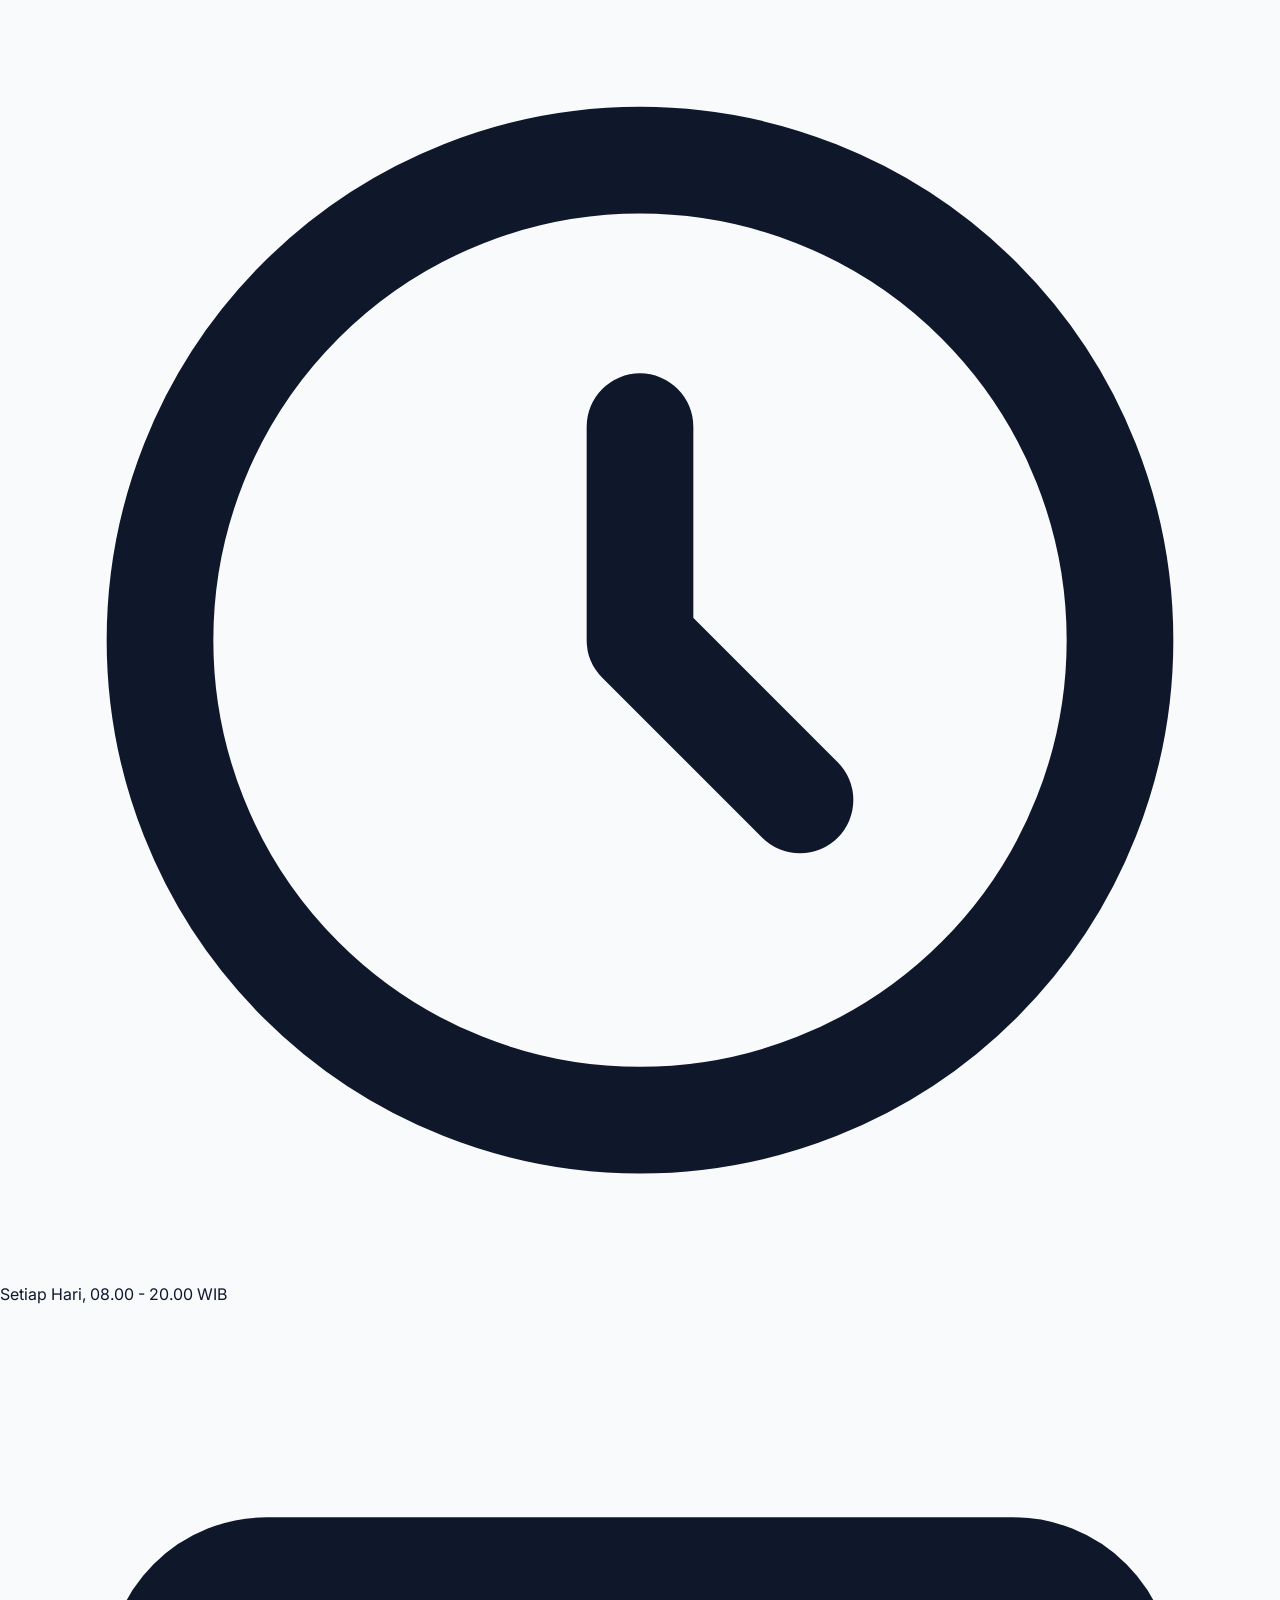
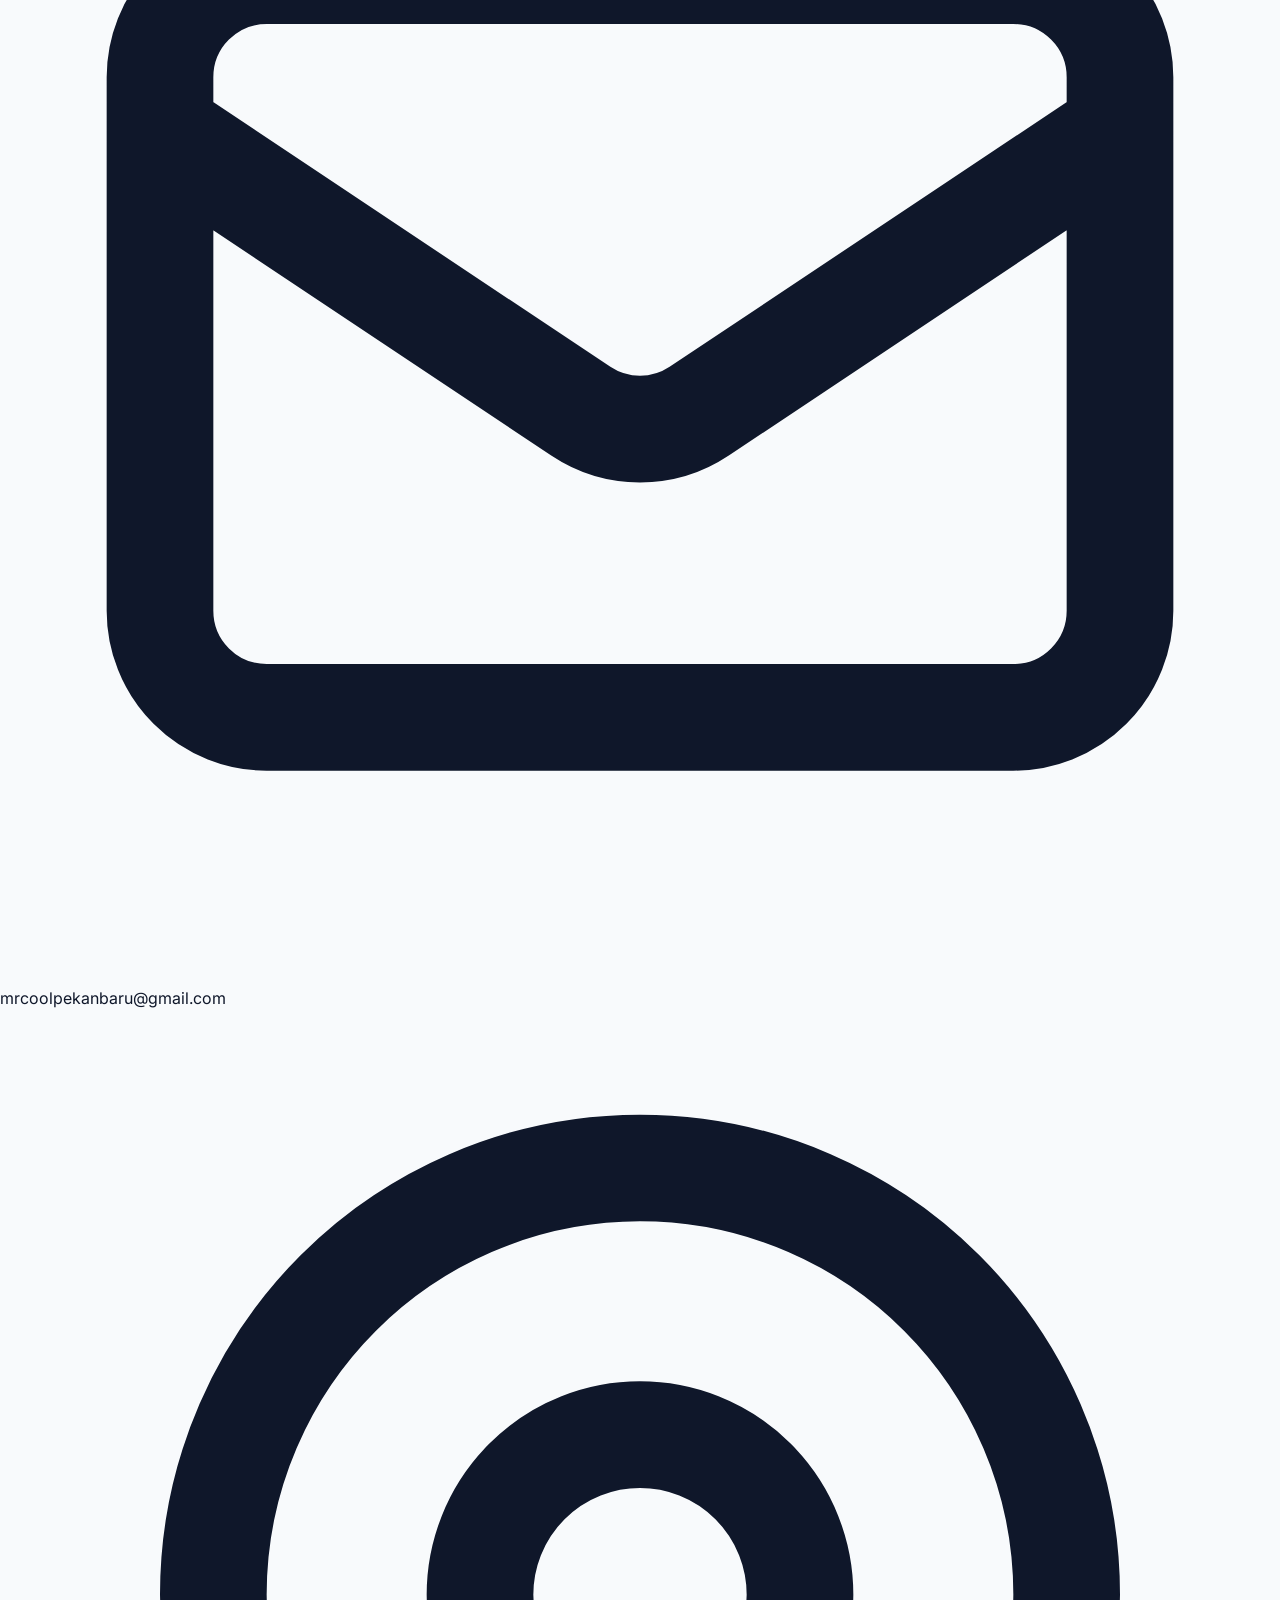
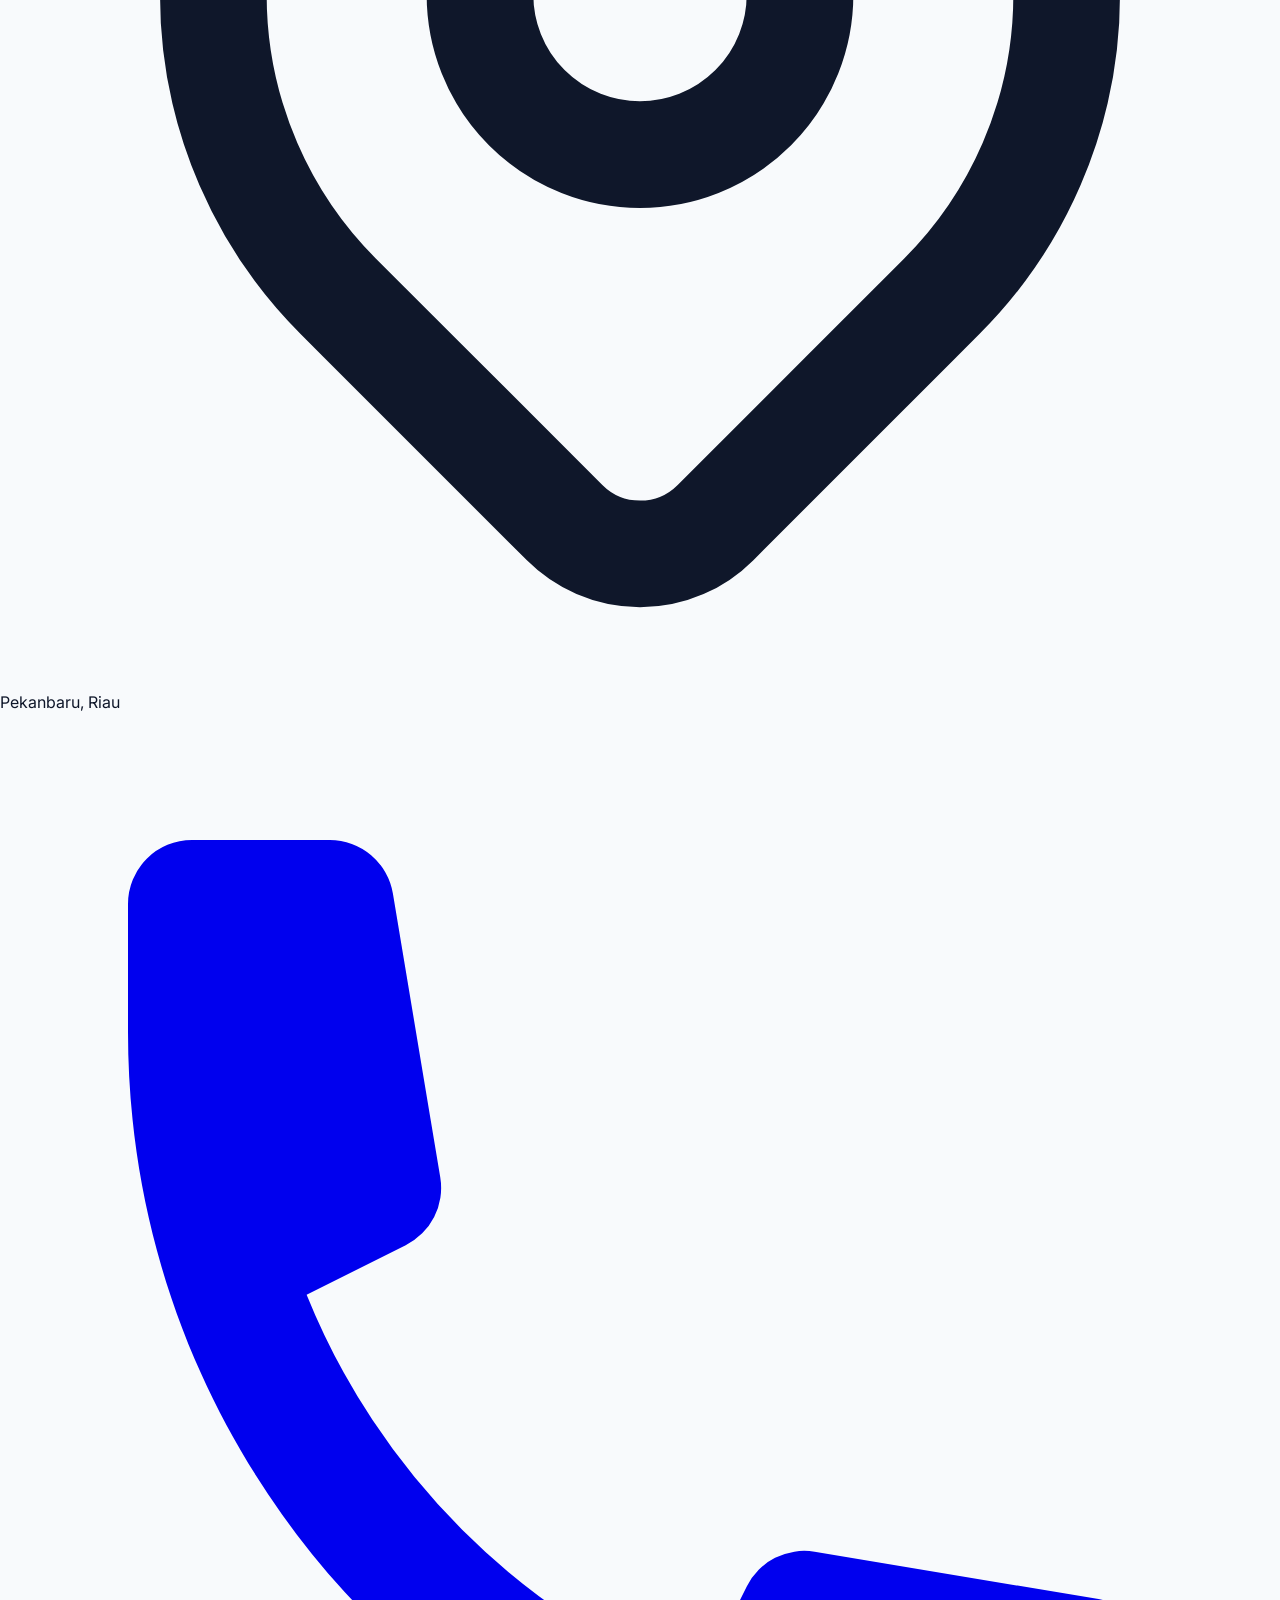
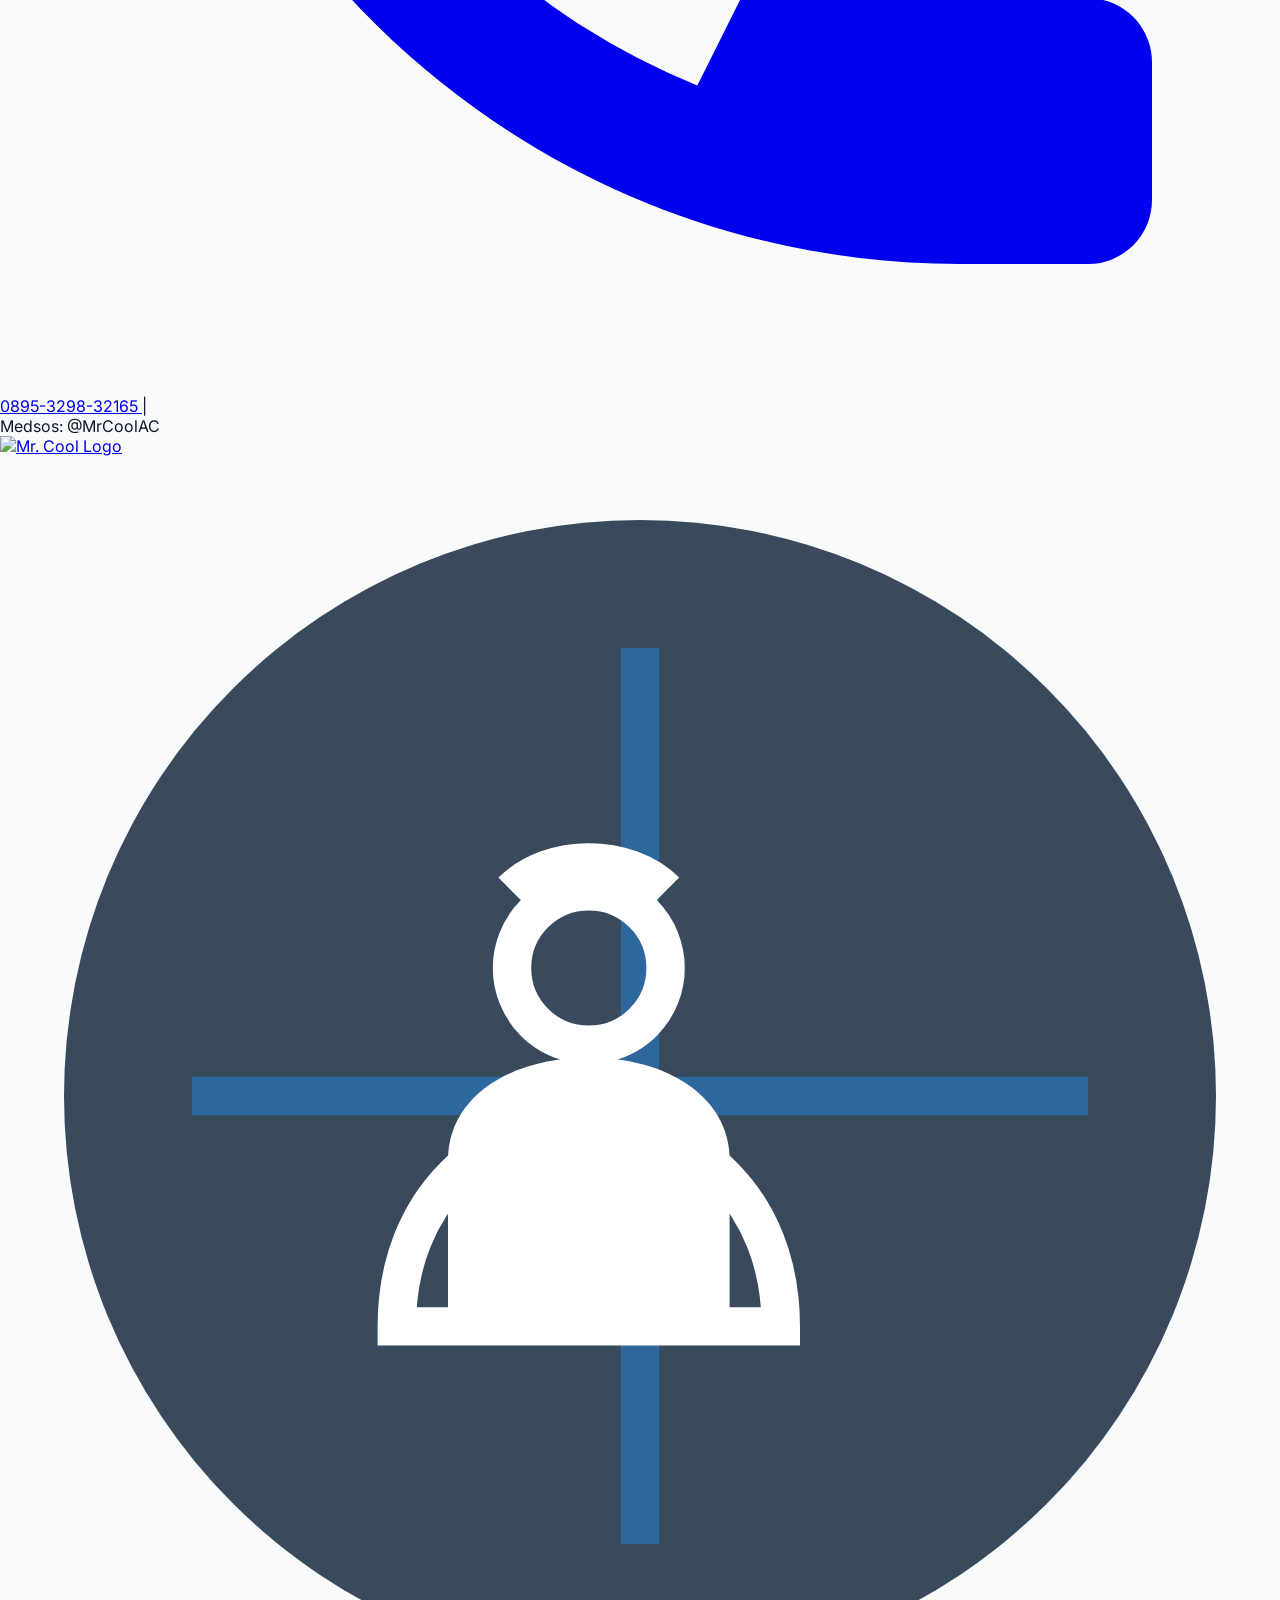
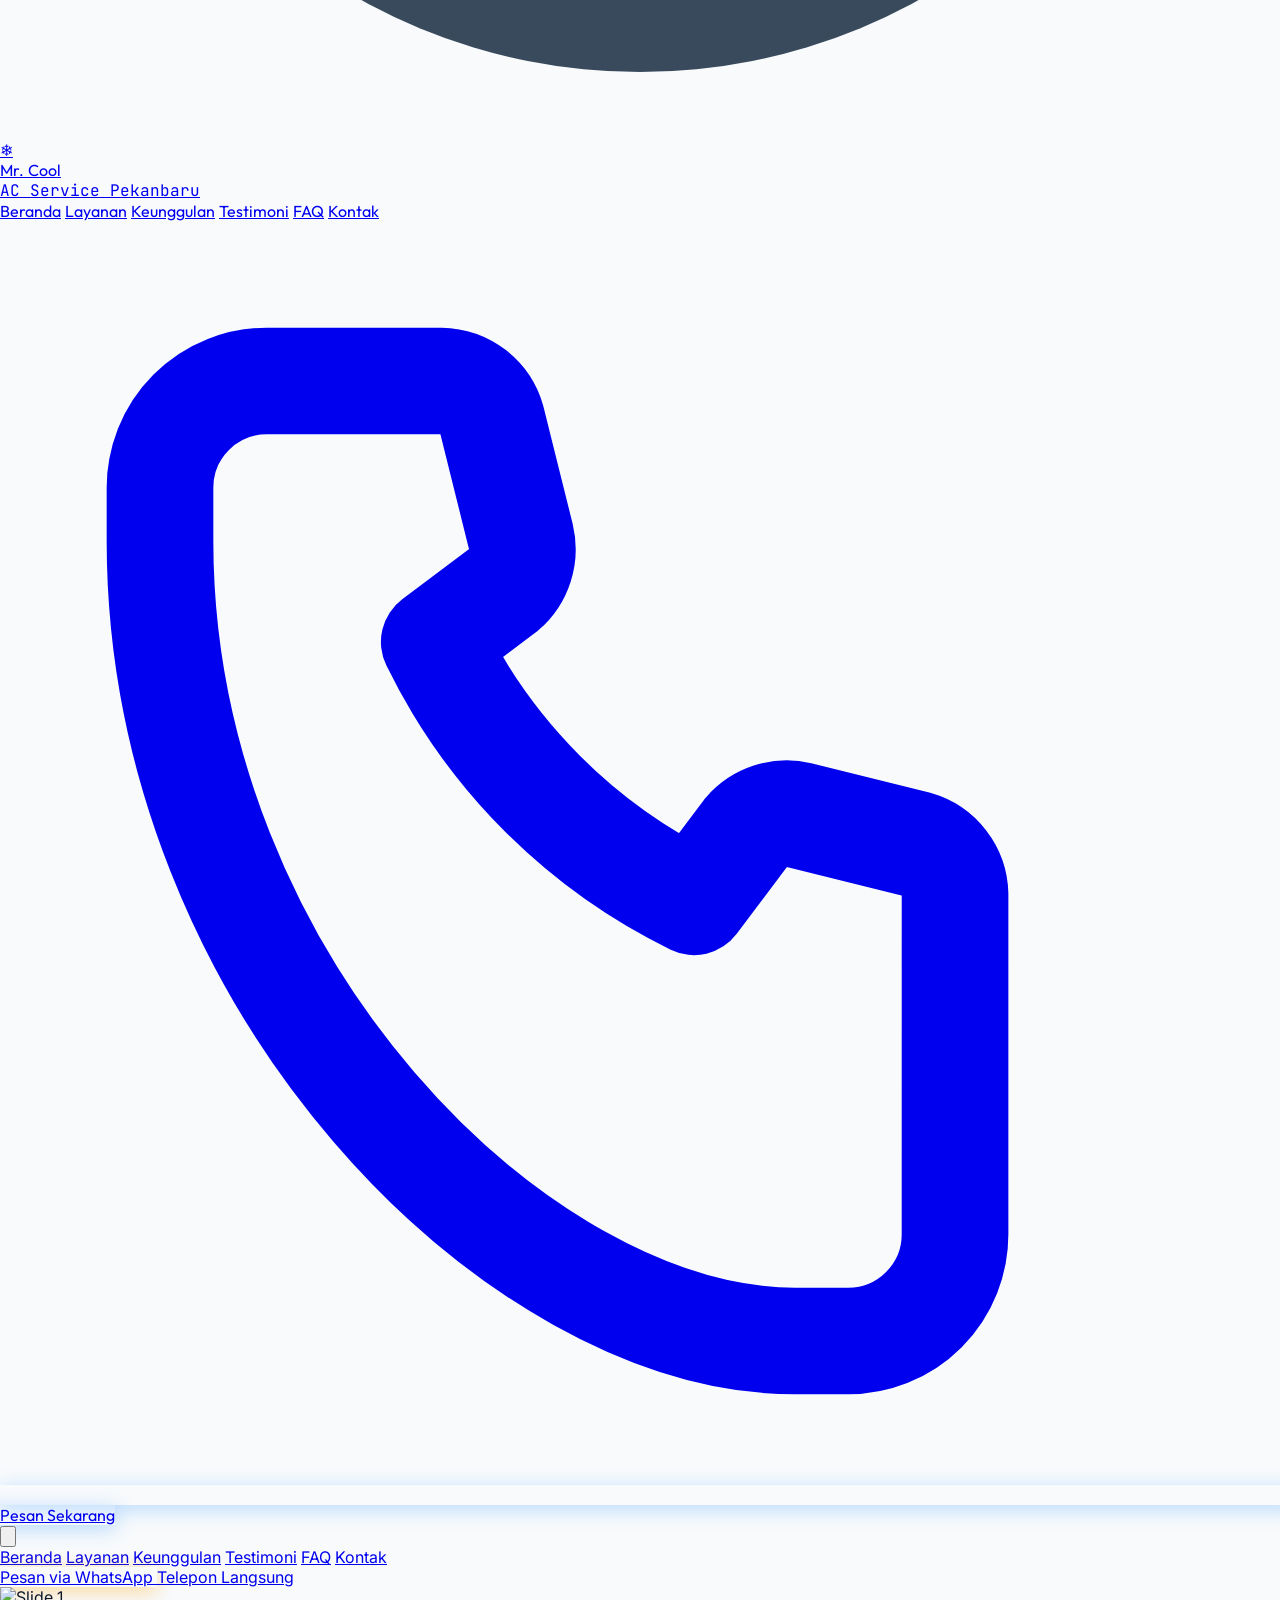
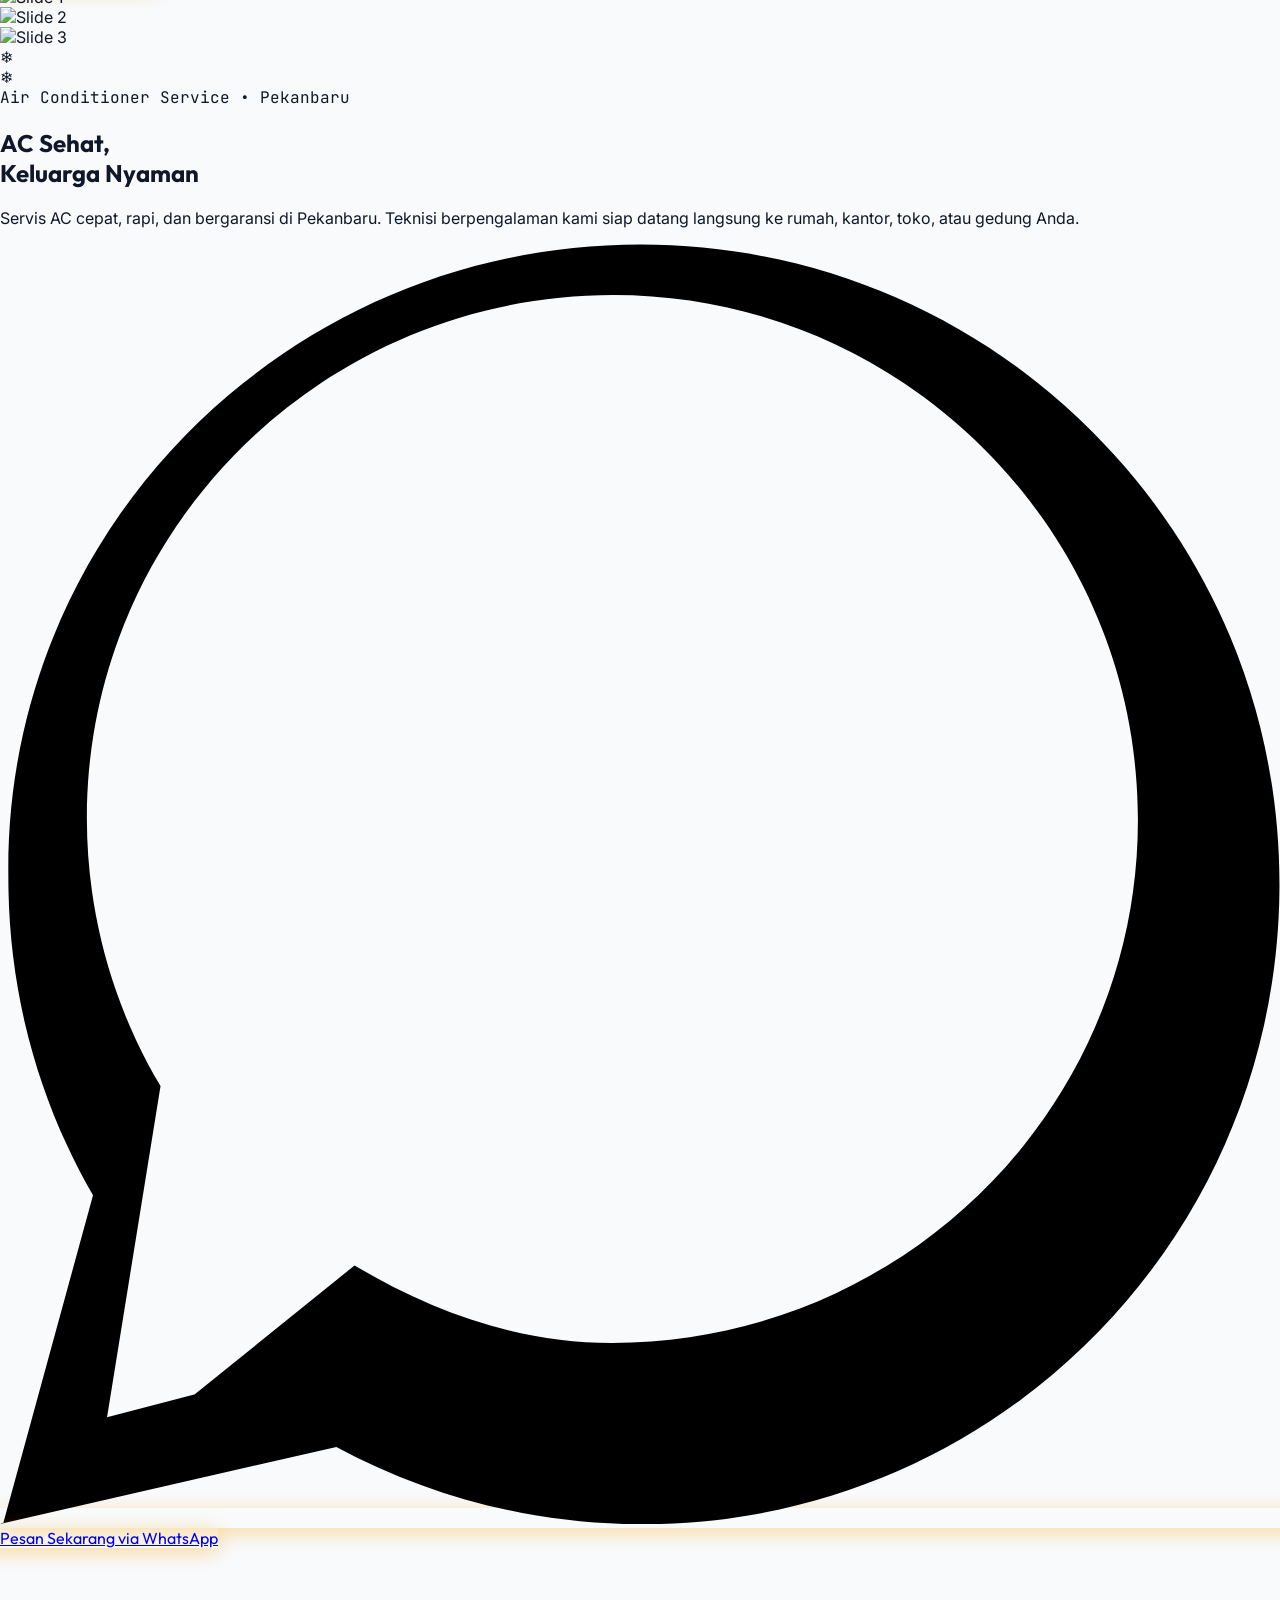
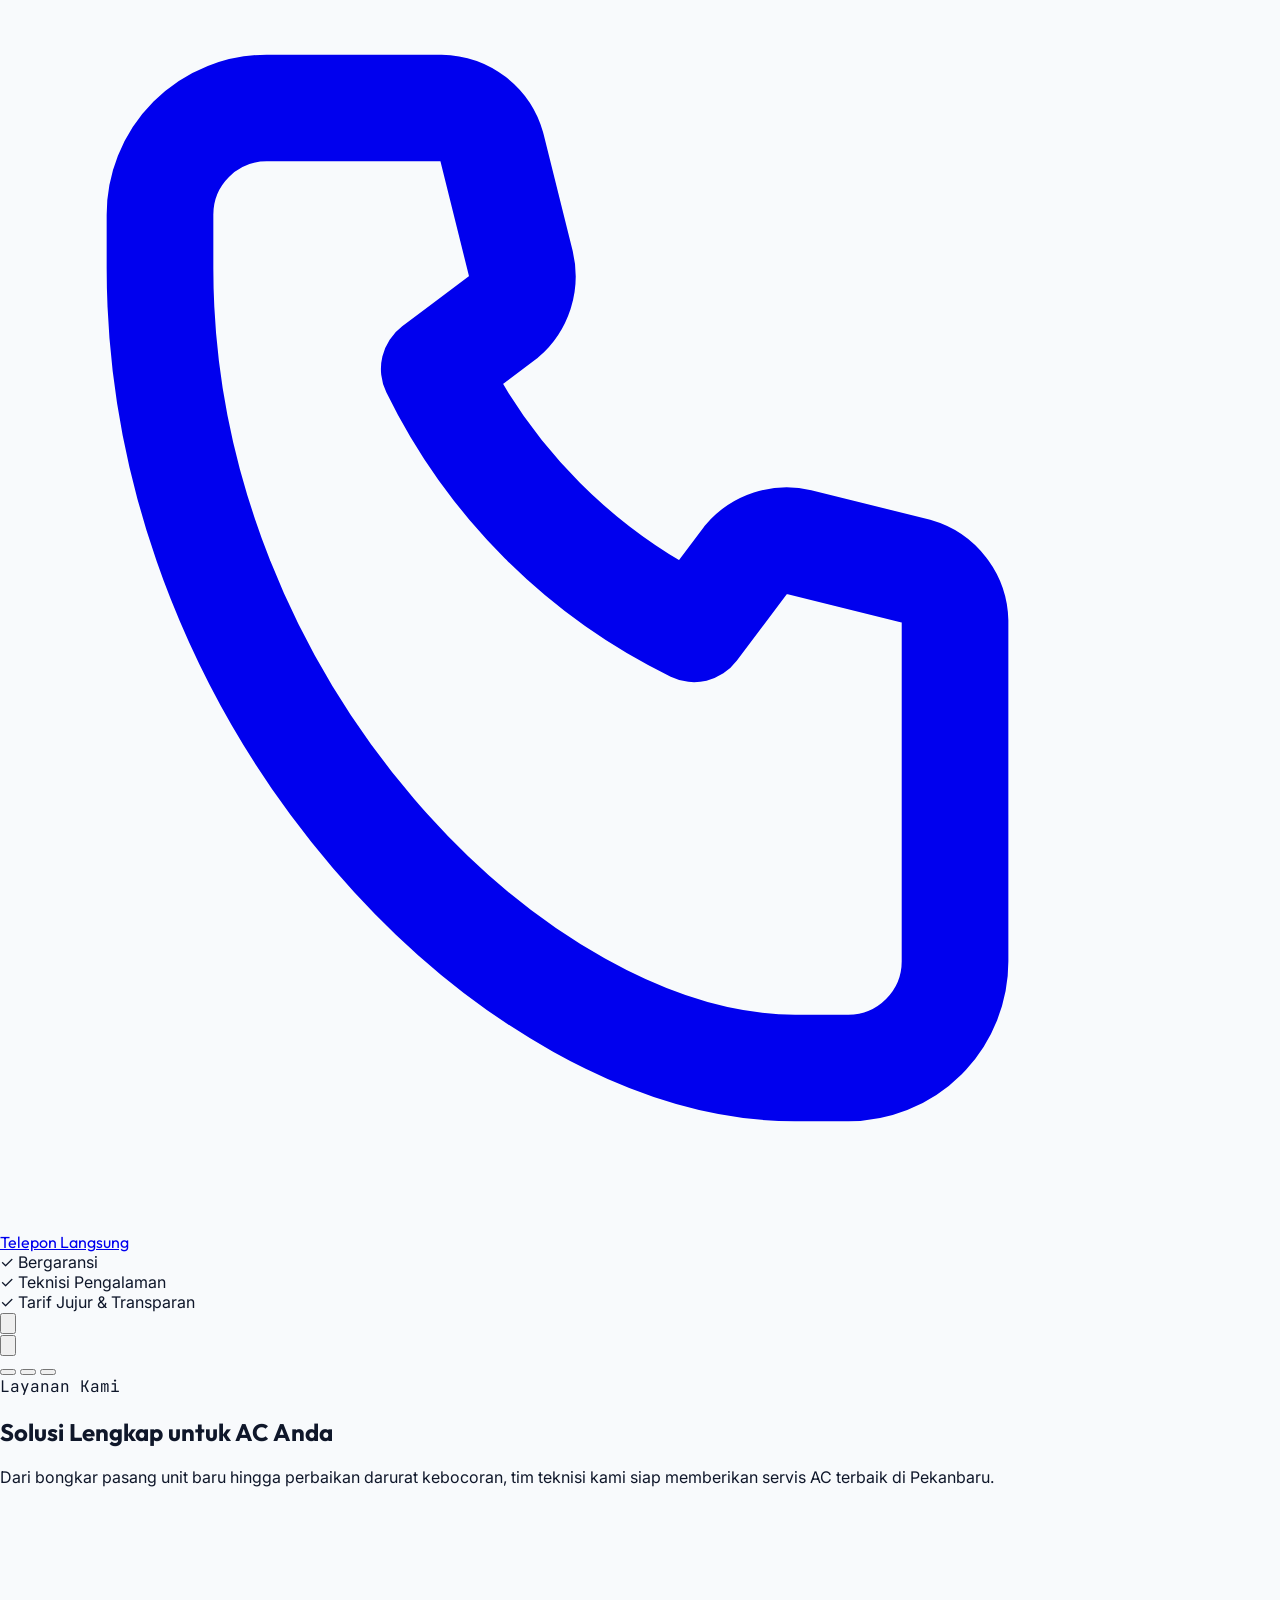
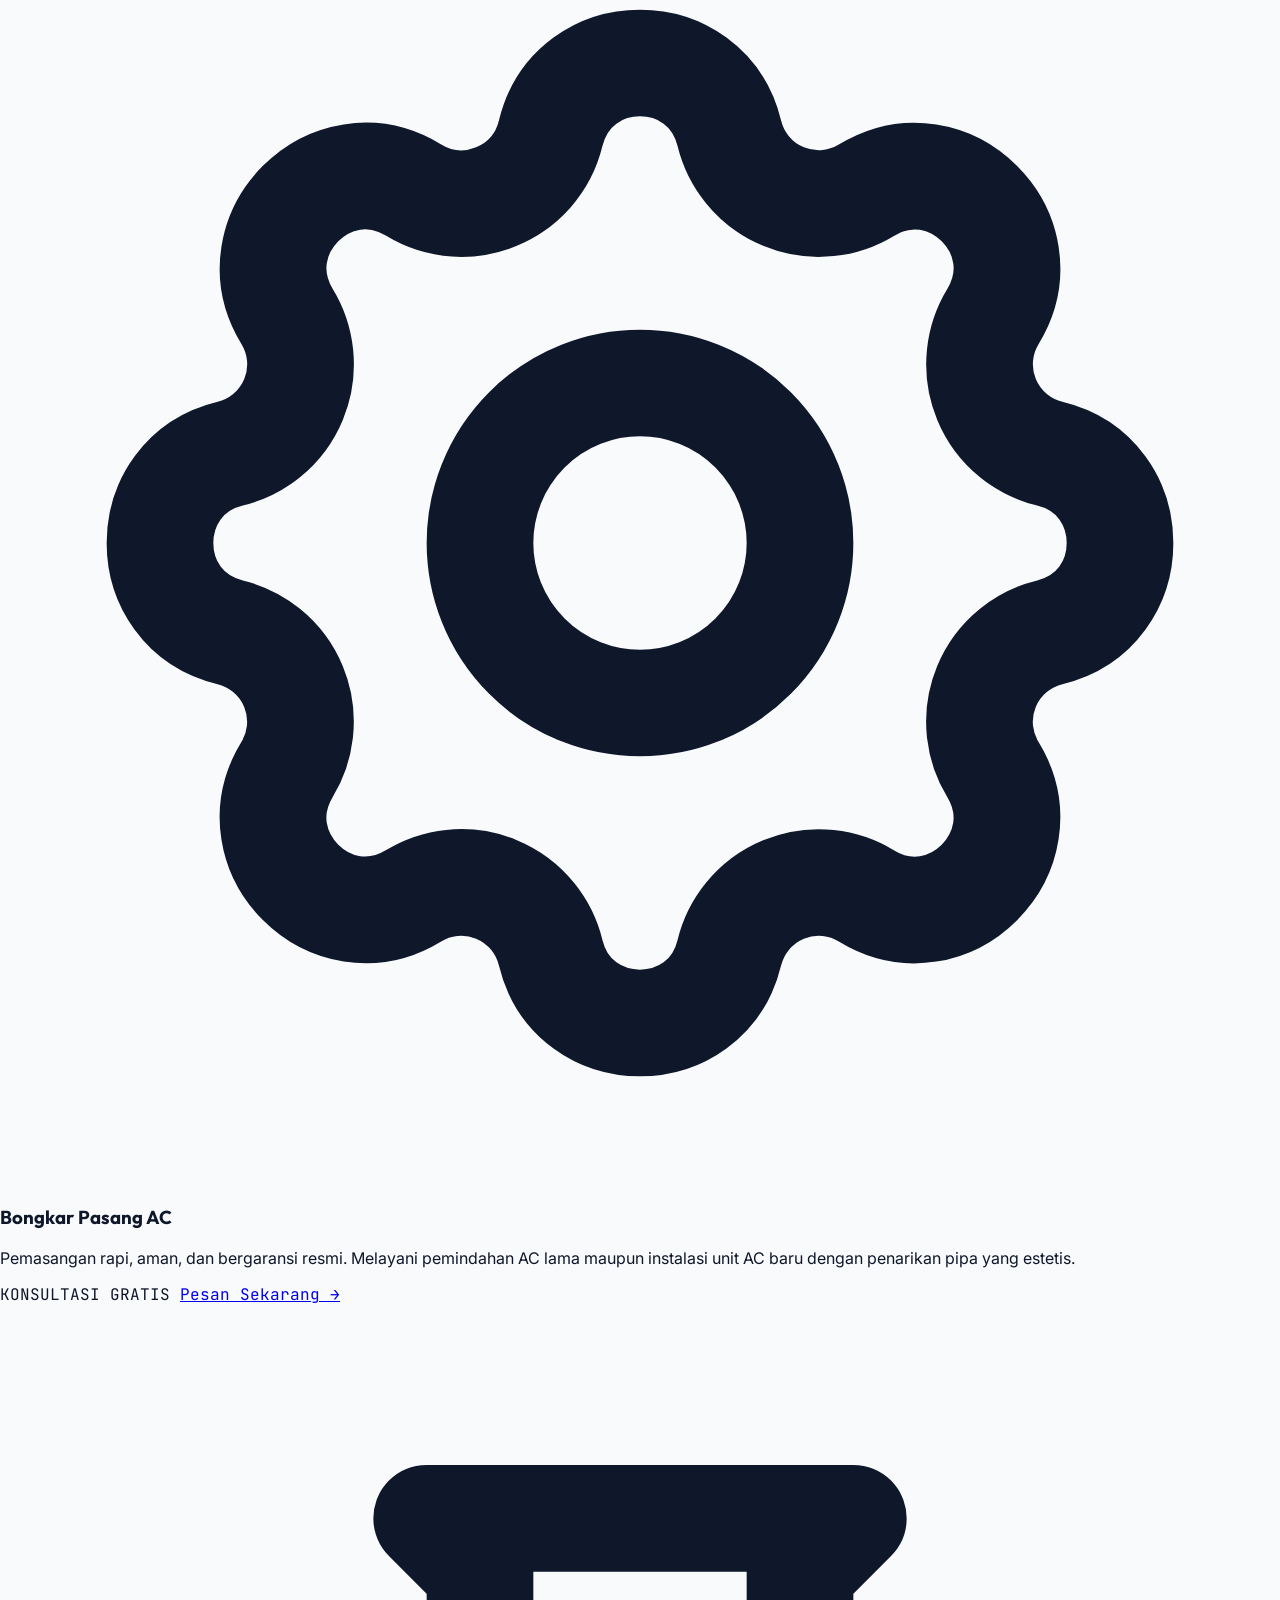
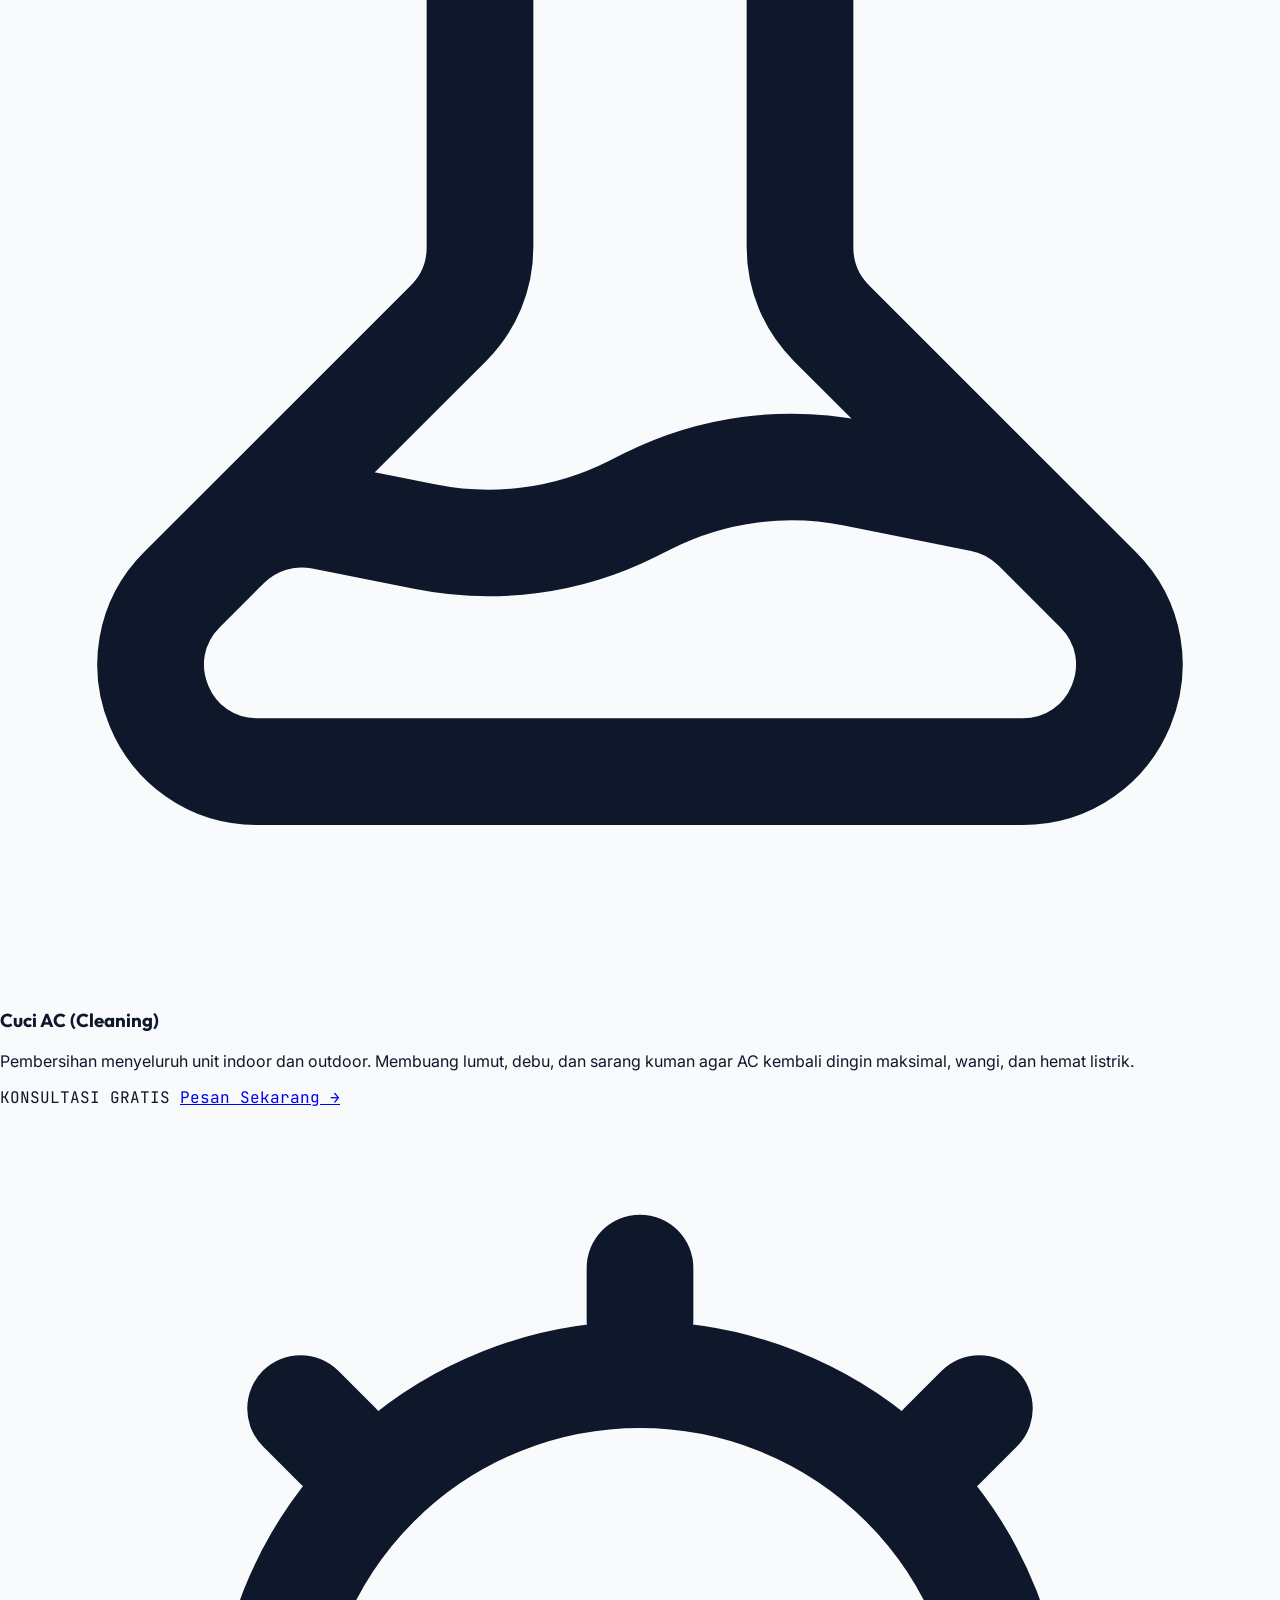
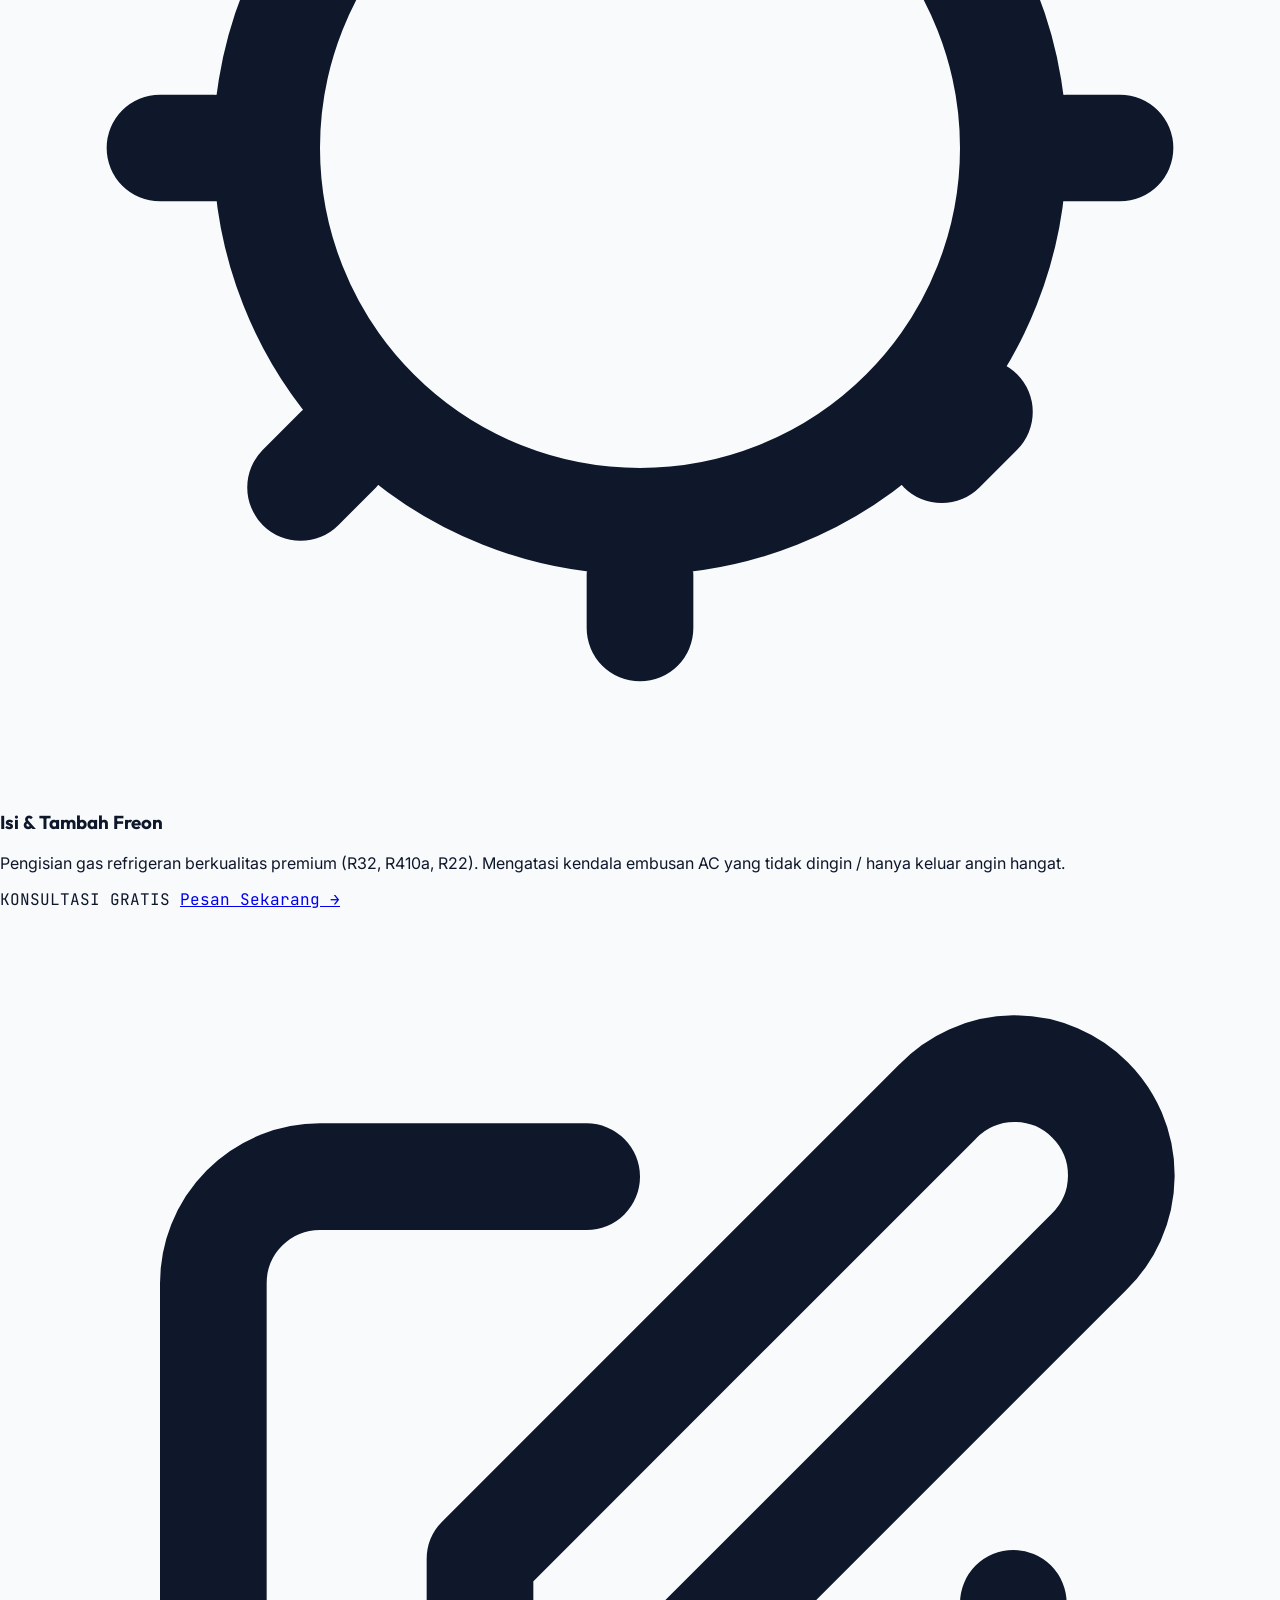
==== standalone_index.html @ 20a4e86d "feat: initialize Mr. Cool landing page project Setup project structure with Vite, React, and Tailwin" ====
<!DOCTYPE html>
<html lang="id">
<head>
  <meta charset="UTF-8">
  <meta name="viewport" content="width=device-width, initial-scale=1.0">
  <title>Mr. Cool Air Conditioner Service | Servis AC Pekanbaru</title>
  
  <!-- Tailwind CSS CDN (v3) for easy, offline-independent rendering -->
  <script src="https://cdn.tailwindcss.com"></script>
  
  <!-- Link to the separated stylesheet -->
  <link rel="stylesheet" href="standalone_style.css">

  <!-- Tailwind Custom Config to support brand colors natively -->
  <script>
    tailwind.config = {
      theme: {
        extend: {
          colors: {
            brand: {
              blue: '#1E90FF',
              blueHover: '#1579DB',
              dark: '#0F172A',
              darkblue: '#0B1E36',
              orange: '#FFA500',
              orangeHover: '#E08B00',
              accent: '#E0F2FE'
            }
          },
          fontFamily: {
            sans: ['Inter', 'sans-serif'],
            display: ['Outfit', 'sans-serif'],
            mono: ['JetBrains Mono', 'monospace']
          }
        }
      }
    }
  </script>
</head>
<body class="bg-slate-50 font-sans text-brand-dark antialiased overflow-x-hidden">

  <!-- 1. HEADER & NAVIGATION -->
  <header class="relative w-full z-50">
    <!-- Top Bar (Inspired by UPPKB Tenayan Raya Layout) -->
    <div class="bg-brand-darkblue text-gray-300 text-xs py-2 px-4 sm:px-6 md:px-8 flex flex-col sm:flex-row justify-between items-center gap-2 border-b border-white/5">
      <div class="flex flex-wrap items-center justify-center gap-4 text-center sm:text-left">
        <div class="flex items-center gap-1.5">
          <!-- Clock icon -->
          <svg class="w-3.5 h-3.5 text-brand-blue" fill="none" stroke="currentColor" viewBox="0 0 24 24"><path stroke-linecap="round" stroke-linejoin="round" stroke-width="2" d="M12 8v4l3 3m6-3a9 9 0 11-18 0 9 9 0 0118 0z"></path></svg>
          <span>Setiap Hari, 08.00 - 20.00 WIB</span>
        </div>
        <div class="hidden md:flex items-center gap-1.5">
          <!-- Email icon -->
          <svg class="w-3.5 h-3.5 text-brand-blue" fill="none" stroke="currentColor" viewBox="0 0 24 24"><path stroke-linecap="round" stroke-linejoin="round" stroke-width="2" d="M3 8l7.89 5.26a2 2 0 002.22 0L21 8M5 19h14a2 2 0 002-2V7a2 2 0 00-2-2H5a2 2 0 00-2 2v10a2 2 0 002 2z"></path></svg>
          <span>mrcoolpekanbaru@gmail.com</span>
        </div>
        <div class="flex items-center gap-1.5">
          <!-- Pin icon -->
          <svg class="w-3.5 h-3.5 text-brand-blue" fill="none" stroke="currentColor" viewBox="0 0 24 24"><path stroke-linecap="round" stroke-linejoin="round" stroke-width="2" d="M17.657 16.657L13.414 20.9a1.998 1.998 0 01-2.827 0l-4.244-4.243a8 8 0 1111.314 0z"></path><path stroke-linecap="round" stroke-linejoin="round" stroke-width="2" d="M15 11a3 3 0 11-6 0 3 3 0 016 0z"></path></svg>
          <span>Pekanbaru, Riau</span>
        </div>
      </div>
      
      <!-- Quick phone numbers & Socials -->
      <div class="flex items-center gap-4">
        <a href="tel:0895329832165" class="flex items-center gap-1 hover:text-brand-orange font-medium transition-colors">
          <svg class="w-3.5 h-3.5 text-brand-orange animate-pulse" fill="currentColor" viewBox="0 0 20 20"><path d="M2 3a1 1 0 011-1h2.153a1 1 0 01.986.836l.74 4.435a1 1 0 01-.54 1.06l-1.548.773a11.037 11.037 0 006.105 6.105l.774-1.548a1 1 0 011.059-.54l4.435.74a1 1 0 01.836.986V17a1 1 0 01-1 1h-2C7.82 18 2 12.18 2 5V3z"></path></svg>
          <span>0895-3298-32165</span>
        </a>
        <span class="text-white/20">|</span>
        <div class="flex items-center gap-2">
          <!-- Simple social icons -->
          <span class="text-xs text-gray-500">Medsos: @MrCoolAC</span>
        </div>
      </div>
    </div>

    <!-- Main Navigation Bar -->
    <nav id="navbar-main" class="w-full bg-brand-darkblue/90 absolute py-4 sm:py-5 transition-all duration-300">
      <div class="max-w-7xl mx-auto px-4 sm:px-6 lg:px-8 flex justify-between items-center">
        <!-- Brand Logo (Image or SVG mascot matching the flyers) -->
        <a href="#beranda" class="flex items-center gap-3">
          <!-- Logo image element. Hidden by default unless uploaded. Falls back to original SVG logo -->
          <img id="logo-img" src="/assets/logo.png" alt="Mr. Cool Logo" class="h-10 w-auto object-contain max-h-full hidden" onerror="this.classList.add('hidden'); document.getElementById('logo-svg-container').classList.remove('hidden');" onload="this.classList.remove('hidden'); document.getElementById('logo-svg-container').classList.add('hidden');">
          
          <div id="logo-svg-container" class="flex items-center gap-3">
            <div class="relative w-12 h-12 rounded-full bg-slate-950 border-2 border-brand-blue flex items-center justify-center overflow-hidden">
              <svg class="w-full h-full text-white" viewBox="0 0 100 100" fill="none">
                <circle cx="50" cy="50" r="45" fill="rgba(11, 30, 54, 0.8)"></circle>
                <path d="M50 15V85M15 50H85" stroke="rgba(30, 144, 255, 0.4)" stroke-width="3"></path>
                <path d="M35 55C35 50 40 47 46 47C52 47 57 50 57 55V68H35V55Z" fill="white"></path>
                <path d="M31 68C31 58 38 52 46 52C54 52 61 58 61 68H31Z" stroke="white" stroke-width="3"></path>
                <circle cx="46" cy="40" r="6" stroke="white" stroke-width="3"></circle>
                <!-- Cap outline -->
                <path d="M40 34C43 31 49 31 52 34" stroke="white" stroke-width="3"></path>
              </svg>
              <span class="absolute top-1 right-1 text-brand-orange text-[9px] animate-bounce">❄</span>
            </div>
            <div class="flex flex-col text-left">
              <div class="flex items-baseline gap-1">
                <span class="font-display font-black text-lg text-brand-blue">Mr.</span>
                <span class="font-display font-black text-xl text-white uppercase italic">Cool</span>
              </div>
              <span class="text-[8px] font-mono tracking-widest text-gray-400 -mt-1 uppercase">AC Service Pekanbaru</span>
            </div>
          </div>
        </a>

        <!-- Desktop Navigation Items -->
        <div class="hidden lg:flex items-center gap-8">
          <div class="flex items-center gap-6">
            <a href="#beranda" class="font-display font-semibold text-sm text-gray-200 hover:text-brand-blue transition-colors">Beranda</a>
            <a href="#layanan" class="font-display font-semibold text-sm text-gray-200 hover:text-brand-blue transition-colors">Layanan</a>
            <a href="#keunggulan" class="font-display font-semibold text-sm text-gray-200 hover:text-brand-blue transition-colors">Keunggulan</a>
            <a href="#testimoni" class="font-display font-semibold text-sm text-gray-200 hover:text-brand-blue transition-colors">Testimoni</a>
            <a href="#faq" class="font-display font-semibold text-sm text-gray-200 hover:text-brand-blue transition-colors">FAQ</a>
            <a href="#kontak" class="font-display font-semibold text-sm text-gray-200 hover:text-brand-blue transition-colors">Kontak</a>
          </div>

          <!-- Main CTA Nav button -->
          <a href="#kontak" class="bg-brand-blue hover:bg-brand-blueHover text-white font-display font-bold text-sm px-5 py-2.5 rounded-lg shadow-md hover:shadow-lg transition-all transform hover:-translate-y-0.5 flex items-center gap-2 glow-blue">
            <svg class="w-4 h-4" fill="none" stroke="currentColor" viewBox="0 0 24 24"><path stroke-linecap="round" stroke-linejoin="round" stroke-width="2" d="M3 5a2 2 0 012-2h3.28a1 1 0 01.94.725l.548 2.2a1 1 0 01-.321.988l-1.305.98a10.582 10.582 0 004.872 4.872l.98-1.305a1 1 0 01.988-.321l2.2.548a1 1 0 01.725.94V19a2 2 0 01-2 2h-1C9.716 21 3 14.284 3 6V5z"></path></svg>
            <span>Pesan Sekarang</span>
          </a>
        </div>

        <!-- Mobile hamburger toggle -->
        <button id="menu-toggle" class="lg:hidden p-2 rounded-lg bg-white/10 text-white focus:outline-none hover:bg-white/20 transition-all">
          <svg class="w-6 h-6" fill="none" stroke="currentColor" viewBox="0 0 24 24"><path stroke-linecap="round" stroke-linejoin="round" stroke-width="2" d="M4 6h16M4 12h16M4 18h16"></path></svg>
        </button>
      </div>

      <!-- Mobile Dropdown Menu -->
      <div id="mobile-menu" class="hidden lg:hidden w-full bg-brand-darkblue border-b border-white/10 shadow-xl py-4 px-6 flex flex-col gap-3 mt-4">
        <a href="#beranda" class="text-gray-200 py-2 border-b border-white/5 font-semibold">Beranda</a>
        <a href="#layanan" class="text-gray-200 py-2 border-b border-white/5 font-semibold">Layanan</a>
        <a href="#keunggulan" class="text-gray-200 py-2 border-b border-white/5 font-semibold">Keunggulan</a>
        <a href="#testimoni" class="text-gray-200 py-2 border-b border-white/5 font-semibold">Testimoni</a>
        <a href="#faq" class="text-gray-200 py-2 border-b border-white/5 font-semibold">FAQ</a>
        <a href="#kontak" class="text-gray-200 py-2 font-semibold">Kontak</a>
        <div class="flex flex-col gap-2 pt-2">
          <a href="https://wa.me/62895329832165?text=Halo%20Mr.%20Cool%2C%20saya%20ingin%20memesan%20layanan%20servis%20AC%20di%20Pekanbaru." target="_blank" class="bg-brand-orange hover:bg-brand-orangeHover py-3 text-center text-white font-extrabold rounded-lg glow-orange flex items-center justify-center gap-2">
            <span>Pesan via WhatsApp</span>
          </a>
          <a href="tel:0895329832165" class="border border-white/20 py-3 text-center text-white font-bold rounded-lg hover:bg-white/5 flex items-center justify-center gap-2">
            <span>Telepon Langsung</span>
          </a>
        </div>
      </div>
    </nav>
  </header>

  <!-- 2. HERO SECTION -->
  <section id="beranda" class="relative min-h-[90vh] bg-brand-darkblue text-white flex items-center justify-center pt-32 pb-16 px-4 overflow-hidden">
    <!-- Slider Background Images -->
    <div class="absolute inset-0 w-full h-full select-none pointer-events-none z-0">
      <div class="standalone-slide absolute inset-0 opacity-100 transition-all duration-[1500ms] ease-in-out scale-100">
        <img src="https://images.unsplash.com/photo-1616486338812-3dadae4b4ace?auto=format&fit=crop&w=1600&q=80" alt="Slide 1" class="object-cover w-full h-full">
        <div class="absolute inset-0 bg-gradient-to-r from-brand-darkblue/95 via-brand-darkblue/85 to-slate-900/90 md:from-brand-darkblue/90 md:to-slate-900/80"></div>
      </div>
      <div class="standalone-slide absolute inset-0 opacity-0 transition-all duration-[1500ms] ease-in-out scale-105">
        <img src="https://images.unsplash.com/photo-1621905251189-08b45d6a269e?auto=format&fit=crop&w=1600&q=80" alt="Slide 2" class="object-cover w-full h-full">
        <div class="absolute inset-0 bg-gradient-to-r from-brand-darkblue/95 via-brand-darkblue/85 to-slate-900/90 md:from-brand-darkblue/90 md:to-slate-900/80"></div>
      </div>
      <div class="standalone-slide absolute inset-0 opacity-0 transition-all duration-[1500ms] ease-in-out scale-105">
        <img src="https://images.unsplash.com/photo-1497366216548-37526070297c?auto=format&fit=crop&w=1600&q=80" alt="Slide 3" class="object-cover w-full h-full">
        <div class="absolute inset-0 bg-gradient-to-r from-brand-darkblue/95 via-brand-darkblue/85 to-slate-900/90 md:from-brand-darkblue/90 md:to-slate-900/80"></div>
      </div>
    </div>

    <!-- Decorative visual elements -->
    <div class="absolute top-[20%] left-[5%] text-brand-blue/20 text-3xl animate-float pointer-events-none z-10">❄</div>
    <div class="absolute bottom-[20%] right-[5%] text-brand-blue/30 text-4xl animate-float pointer-events-none z-10" style="animation-delay: 3s;">❄</div>
    
    <div class="max-w-4xl mx-auto w-full flex flex-col items-center text-center relative z-20">
      
      <!-- Hero Center Content -->
      <div class="flex flex-col items-center gap-6 text-center" id="standalone-hero-content" style="transition: opacity 0.4s ease-in-out;">
        <!-- Subheading chip -->
        <div class="inline-flex items-center gap-2 bg-brand-blue/15 border border-brand-blue/30 px-4 py-1.5 rounded-full text-xs font-semibold uppercase tracking-wider text-brand-blue font-mono">
          <span class="w-2 h-2 rounded-full bg-brand-blue animate-ping"></span>
          <span id="slide-badge">Air Conditioner Service • Pekanbaru</span>
        </div>

        <!-- Headlines -->
        <h1 class="font-display font-extrabold text-4xl sm:text-5xl lg:text-6xl tracking-tight leading-tight" id="slide-title">
          AC Sehat, <br>
          <span class="text-brand-blue">Keluarga Nyaman</span>
        </h1>

        <p class="text-gray-300 text-lg sm:text-xl max-w-2xl leading-relaxed" id="slide-desc">
          Servis AC cepat, rapi, dan bergaransi di Pekanbaru. Teknisi berpengalaman kami siap datang langsung ke rumah, kantor, toko, atau gedung Anda.
        </p>

        <!-- HIGH-CONVERSION CTA TRIGGERS -->
        <div class="w-full sm:w-auto flex flex-col sm:flex-row gap-4 mt-2 justify-center">
          <!-- WhatsApp Admin -->
          <a href="https://wa.me/62895329832165?text=Halo%20Mr.%20Cool%2C%20saya%20ingin%20memesan%20layanan%20servis%20AC%20di%20Pekanbaru." target="_blank" class="bg-brand-orange hover:bg-brand-orangeHover text-white font-display font-extrabold text-base px-8 py-4 rounded-xl shadow-lg transition-all duration-300 transform hover:-translate-y-1 hover:scale-[1.02] flex items-center justify-center gap-3 glow-orange animate-pulse-subtle">
            <!-- WhatsApp Vector Icon -->
            <svg class="w-6 h-6 fill-white" viewBox="0 0 24 24"><path d="M.057 24l1.687-6.163c-1.041-1.804-1.588-3.849-1.587-5.946C.06 5.348 5.397.01 12.008.01c3.202.001 6.212 1.246 8.477 3.514 2.266 2.268 3.507 5.28 3.505 8.484-.004 6.657-5.34 11.997-11.953 11.997-2.005-.001-3.973-.502-5.73-1.45L0 24zm6.59-4.846c1.6.95 3.188 1.449 4.825 1.451 5.436 0 9.86-4.37 9.864-9.799.002-2.63-1.023-5.101-2.885-6.963C16.588 1.981 14.117.96 11.5.958c-5.439 0-9.867 4.37-9.871 9.8-.002 1.773.475 3.51 1.381 5.03L2.007 22l6.4-1.677c-1.502.82-3.111 1.251-4.73 1.251-.01 0-.02 0-.03 0z"></path></svg>
            <span>Pesan Sekarang via WhatsApp</span>
          </a>

          <!-- Direct Phone -->
          <a href="tel:0895329832165" class="border-2 border-white/20 hover:border-white/40 bg-white/5 hover:bg-white/10 text-white font-display font-bold text-base px-6 py-4 rounded-xl transition-all duration-300 transform hover:-translate-y-1 flex items-center justify-center gap-2">
            <svg class="w-5 h-5 text-brand-blue" fill="none" stroke="currentColor" viewBox="0 0 24 24"><path stroke-linecap="round" stroke-linejoin="round" stroke-width="2" d="M3 5a2 2 0 012-2h3.28a1 1 0 01.94.725l.548 2.2a1 1 0 01-.321.988l-1.305.98a10.582 10.582 0 004.872 4.872l.98-1.305a1 1 0 01.988-.321l2.2.548a1 1 0 01.725.94V19a2 2 0 01-2 2h-1C9.716 21 3 14.284 3 6V5z"></path></svg>
            <span>Telepon Langsung</span>
          </a>
        </div>

        <!-- Mini Value Badges -->
        <div class="flex flex-wrap gap-x-6 gap-y-2 pt-6 border-t border-white/10 w-full mt-4 text-sm text-gray-300 font-medium justify-center">
          <div class="flex items-center gap-1.5">
            <span class="text-brand-orange">✓</span> <span>Bergaransi</span>
          </div>
          <div class="flex items-center gap-1.5">
            <span class="text-brand-orange">✓</span> <span>Teknisi Pengalaman</span>
          </div>
          <div class="flex items-center gap-1.5">
            <span class="text-brand-orange">✓</span> <span>Tarif Jujur & Transparan</span>
          </div>
        </div>
      </div>

      <!-- Slide navigation controls -->
      <div class="absolute inset-y-0 left-0 lg:-left-20 flex items-center z-30">
        <button onclick="prevStandaloneSlide()" class="w-10 h-10 rounded-full border border-white/10 bg-slate-900/40 backdrop-blur-sm hover:bg-brand-blue hover:border-brand-blue text-white flex items-center justify-center transition-all duration-300 focus:outline-none hover:-translate-x-1" aria-label="Slide Sebelumnya">
          <svg class="w-5 h-5" fill="none" stroke="currentColor" viewBox="0 0 24 24"><path stroke-linecap="round" stroke-linejoin="round" stroke-width="2" d="M15 19l-7-7 7-7"></path></svg>
        </button>
      </div>

      <div class="absolute inset-y-0 right-0 lg:-right-20 flex items-center z-30">
        <button onclick="nextStandaloneSlide()" class="w-10 h-10 rounded-full border border-white/10 bg-slate-900/40 backdrop-blur-sm hover:bg-brand-blue hover:border-brand-blue text-white flex items-center justify-center transition-all duration-300 focus:outline-none hover:translate-x-1" aria-label="Slide Selanjutnya">
          <svg class="w-5 h-5" fill="none" stroke="currentColor" viewBox="0 0 24 24"><path stroke-linecap="round" stroke-linejoin="round" stroke-width="2" d="M9 5l7 7-7 7"></path></svg>
        </button>
      </div>

      <!-- Bullet dots indicators -->
      <div class="flex items-center justify-center gap-2.5 mt-10 z-30 relative">
        <button onclick="setStandaloneSlide(0)" class="standalone-dot h-2 w-8 bg-brand-orange rounded-full transition-all duration-300 focus:outline-none" aria-label="Buka slide 1"></button>
        <button onclick="setStandaloneSlide(1)" class="standalone-dot h-2 w-2 bg-white/30 hover:bg-white/50 rounded-full transition-all duration-300 focus:outline-none" aria-label="Buka slide 2"></button>
        <button onclick="setStandaloneSlide(2)" class="standalone-dot h-2 w-2 bg-white/30 hover:bg-white/50 rounded-full transition-all duration-300 focus:outline-none" aria-label="Buka slide 3"></button>
      </div>

    </div>
  </section>

  <!-- 3. SERVICES SECTION (LAYANAN KAMI) -->
  <section id="layanan" class="py-20 bg-slate-50 relative overflow-hidden">
    <div class="max-w-7xl mx-auto px-4 text-center">
      
      <!-- Title blocks -->
      <span class="bg-brand-blue/10 text-brand-blue text-xs px-4 py-1.5 rounded-full uppercase tracking-widest font-extrabold font-mono inline-block mb-3">Layanan Kami</span>
      <h2 class="font-display font-extrabold text-3xl sm:text-4xl text-brand-darkblue tracking-tight leading-none mb-3">Solusi Lengkap untuk AC Anda</h2>
      <p class="text-gray-500 max-w-xl mx-auto text-sm sm:text-base mb-16">
        Dari bongkar pasang unit baru hingga perbaikan darurat kebocoran, tim teknisi kami siap memberikan servis AC terbaik di Pekanbaru.
      </p>

      <!-- Services Grid (5 Cards) -->
      <div class="grid grid-cols-1 md:grid-cols-2 lg:grid-cols-3 gap-8">
        
        <!-- Service Card 1 -->
        <div class="bg-white border border-gray-100 hover:border-brand-blue/30 p-8 rounded-2xl shadow-sm hover:shadow-xl transition-all duration-300 flex flex-col items-start text-left group transform hover:-translate-y-1">
          <div class="w-14 h-14 rounded-xl bg-brand-blue/10 flex items-center justify-center text-brand-blue mb-6 group-hover:bg-brand-blue group-hover:text-white transition-all duration-300">
            <!-- Wrench icon -->
            <svg class="w-6 h-6" fill="none" stroke="currentColor" viewBox="0 0 24 24"><path stroke-linecap="round" stroke-linejoin="round" stroke-width="2" d="M10.325 4.317c.426-1.756 2.924-1.756 3.35 0a1.724 1.724 0 002.573 1.066c1.543-.94 3.31.826 2.37 2.37a1.724 1.724 0 001.065 2.572c1.756.426 1.756 2.924 0 3.35a1.724 1.724 0 00-1.066 2.573c.94 1.543-.826 3.31-2.37 2.37a1.724 1.724 0 00-2.572 1.065c-.426 1.756-2.924 1.756-3.35 0a1.724 1.724 0 00-2.573-1.066c-1.543.94-3.31-.826-2.37-2.37a1.724 1.724 0 00-1.065-2.572c-1.756-.426-1.756-2.924 0-3.35a1.724 1.724 0 001.066-2.573c-.94-1.543.826-3.31 2.37-2.37.996.608 2.296.07 2.572-1.065z"></path><path stroke-linecap="round" stroke-linejoin="round" stroke-width="2" d="M15 12a3 3 0 11-6 0 3 3 0 016 0z"></path></svg>
          </div>
          <h3 class="font-display font-bold text-xl text-brand-darkblue mb-3">Bongkar Pasang AC</h3>
          <p class="text-gray-500 text-sm leading-relaxed mb-6 flex-grow">Pemasangan rapi, aman, dan bergaransi resmi. Melayani pemindahan AC lama maupun instalasi unit AC baru dengan penarikan pipa yang estetis.</p>
          <div class="w-full pt-4 border-t border-gray-50 flex justify-between items-center text-xs font-mono font-bold">
            <span class="text-gray-400 block text-[10px]">KONSULTASI GRATIS</span>
            <a href="https://wa.me/62895329832165?text=Halo%20Mr.%20Cool%2C%20saya%20ingin%20memesan%20layanan%20Bongkar%20Pasang%20AC." target="_blank" class="text-brand-blue flex items-center gap-1">Pesan Sekarang <span class="group-hover:translate-x-1 transition-transform">→</span></a>
          </div>
        </div>

        <!-- Service Card 2 -->
        <div class="bg-white border border-gray-100 hover:border-brand-blue/30 p-8 rounded-2xl shadow-sm hover:shadow-xl transition-all duration-300 flex flex-col items-start text-left group transform hover:-translate-y-1">
          <div class="w-14 h-14 rounded-xl bg-brand-blue/10 flex items-center justify-center text-brand-blue mb-6 group-hover:bg-brand-blue group-hover:text-white transition-all duration-300">
            <!-- Droplets icon -->
            <svg class="w-6 h-6" fill="none" stroke="currentColor" viewBox="0 0 24 24"><path stroke-linecap="round" stroke-linejoin="round" stroke-width="2" d="M19.428 15.428a2 2 0 00-1.022-.547l-2.387-.477a6 6 0 00-3.86.517l-.318.158a6 6 0 01-3.86.517L6.05 15.21a2 2 0 00-1.806.547M8 4h8l-1 1v5.172a2 2 0 00.586 1.414l5 5c1.26 1.26.367 3.414-1.415 3.414H4.828c-1.782 0-2.674-2.154-1.414-3.414l5-5A2 2 0 009 10.172V5L8 4z"></path></svg>
          </div>
          <h3 class="font-display font-bold text-xl text-brand-darkblue mb-3">Cuci AC (Cleaning)</h3>
          <p class="text-gray-500 text-sm leading-relaxed mb-6 flex-grow">Pembersihan menyeluruh unit indoor dan outdoor. Membuang lumut, debu, dan sarang kuman agar AC kembali dingin maksimal, wangi, dan hemat listrik.</p>
          <div class="w-full pt-4 border-t border-gray-50 flex justify-between items-center text-xs font-mono font-bold">
            <span class="text-gray-400 block text-[10px]">KONSULTASI GRATIS</span>
            <a href="https://wa.me/62895329832165?text=Halo%20Mr.%20Cool%2C%20saya%20ingin%20memesan%20layanan%20Cuci%20AC." target="_blank" class="text-brand-blue flex items-center gap-1">Pesan Sekarang <span class="group-hover:translate-x-1 transition-transform">→</span></a>
          </div>
        </div>

        <!-- Service Card 3 -->
        <div class="bg-white border border-gray-100 hover:border-brand-blue/30 p-8 rounded-2xl shadow-sm hover:shadow-xl transition-all duration-300 flex flex-col items-start text-left group transform hover:-translate-y-1">
          <div class="w-14 h-14 rounded-xl bg-brand-blue/10 flex items-center justify-center text-brand-blue mb-6 group-hover:bg-brand-blue group-hover:text-white transition-all duration-300">
            <!-- Snowflake icon -->
            <svg class="w-6 h-6" fill="none" stroke="currentColor" viewBox="0 0 24 24"><path stroke-linecap="round" stroke-linejoin="round" stroke-width="2" d="M12 3v1m0 16v1m9-9h-1M4 12H3m15.364-6.364l-.707.707M6.343 17.657l-.707.707m0-12.728l.707.707m11.314 11.314l.707-.707M12 5a7 7 0 100 14 7 7 0 000-14z"></path></svg>
          </div>
          <h3 class="font-display font-bold text-xl text-brand-darkblue mb-3">Isi & Tambah Freon</h3>
          <p class="text-gray-500 text-sm leading-relaxed mb-6 flex-grow">Pengisian gas refrigeran berkualitas premium (R32, R410a, R22). Mengatasi kendala embusan AC yang tidak dingin / hanya keluar angin hangat.</p>
          <div class="w-full pt-4 border-t border-gray-50 flex justify-between items-center text-xs font-mono font-bold">
            <span class="text-gray-400 block text-[10px]">KONSULTASI GRATIS</span>
            <a href="https://wa.me/62895329832165?text=Halo%20Mr.%20Cool%2C%20saya%20ingin%20memesan%20layanan%20Isi%20Freon%20AC." target="_blank" class="text-brand-blue flex items-center gap-1">Pesan Sekarang <span class="group-hover:translate-x-1 transition-transform">→</span></a>
          </div>
        </div>

        <!-- Service Card 4 -->
        <div class="bg-white border border-gray-100 hover:border-brand-blue/30 p-8 rounded-2xl shadow-sm hover:shadow-xl transition-all duration-300 flex flex-col items-start text-left group transform hover:-translate-y-1">
          <div class="w-14 h-14 rounded-xl bg-brand-blue/10 flex items-center justify-center text-brand-blue mb-6 group-hover:bg-brand-blue group-hover:text-white transition-all duration-300">
            <!-- Tools icon -->
            <svg class="w-6 h-6" fill="none" stroke="currentColor" viewBox="0 0 24 24"><path stroke-linecap="round" stroke-linejoin="round" stroke-width="2" d="M11 5H6a2 2 0 00-2 2v11a2 2 0 002 2h11a2 2 0 002-2v-5m-1.414-9.414a2 2 0 112.828 2.828L11.828 15H9v-2.828l8.586-8.586z"></path></svg>
          </div>
          <h3 class="font-display font-bold text-xl text-brand-darkblue mb-3">Perbaikan AC Bocor</h3>
          <p class="text-gray-500 text-sm leading-relaxed mb-6 flex-grow">Pemeriksaan dan solusi tuntas untuk AC bermasalah seperti air menetes di indoor, pipa berlendir, suara bising kompresor, hingga perbaikan kelistrikan pcb.</p>
          <div class="w-full pt-4 border-t border-gray-50 flex justify-between items-center text-xs font-mono font-bold">
            <span class="text-gray-400 block text-[10px]">KONSULTASI GRATIS</span>
            <a href="https://wa.me/62895329832165?text=Halo%20Mr.%20Cool%2C%20saya%20ingin%20memesan%20layanan%20Perbaikan%20AC." target="_blank" class="text-brand-blue flex items-center gap-1">Pesan Sekarang <span class="group-hover:translate-x-1 transition-transform">→</span></a>
          </div>
        </div>

        <!-- Service Card 5 -->
        <div class="bg-white border border-gray-100 hover:border-brand-blue/30 p-8 rounded-2xl shadow-sm hover:shadow-xl transition-all duration-300 flex flex-col items-start text-left group transform hover:-translate-y-1">
          <div class="w-14 h-14 rounded-xl bg-brand-blue/10 flex items-center justify-center text-brand-blue mb-6 group-hover:bg-brand-blue group-hover:text-white transition-all duration-300">
            <!-- Shield icon -->
            <svg class="w-6 h-6" fill="none" stroke="currentColor" viewBox="0 0 24 24"><path stroke-linecap="round" stroke-linejoin="round" stroke-width="2" d="M9 12l2 2 4-4m5.618-4.016A11.955 11.955 0 0112 2.944a11.955 11.955 0 01-8.618 3.04A12.02 12.02 0 003 9c0 5.591 3.824 10.29 9 11.622 5.176-1.332 9-6.03 9-11.622 0-1.042-.133-2.052-.382-3.016z"></path></svg>
          </div>
          <h3 class="font-display font-bold text-xl text-brand-darkblue mb-3">Perawatan Rutin</h3>
          <p class="text-gray-500 text-sm leading-relaxed mb-6 flex-grow">Program cuci dan pemeliharaan rutin secara berkala agar kompresor AC awet tahan lama, sirkulasi ruangan sehat, dan tagihan listrik tetap hemat.</p>
          <div class="w-full pt-4 border-t border-gray-50 flex justify-between items-center text-xs font-mono font-bold">
            <span class="text-gray-400 block text-[10px]">KONSULTASI GRATIS</span>
            <a href="https://wa.me/62895329832165?text=Halo%20Mr.%20Cool%2C%20saya%20tertarik%20dengan%20program%20Perawatan%20AC%20Rutin." target="_blank" class="text-brand-blue flex items-center gap-1">Pesan Sekarang <span class="group-hover:translate-x-1 transition-transform">→</span></a>
          </div>
        </div>

      </div>

    </div>
  </section>

  <!-- 4. ADVANTAGES SECTION (KEUNGGULAN & CAKUPAN) -->
  <section id="keunggulan" class="py-20 bg-white">
    <div class="max-w-7xl mx-auto px-4 text-center">
      
      <!-- Section Headers -->
      <span class="bg-brand-orange/10 text-brand-orange text-xs px-4 py-1.5 rounded-full uppercase tracking-widest font-extrabold font-mono inline-block mb-3">Keunggulan</span>
      <h2 class="font-display font-extrabold text-3xl sm:text-4xl text-brand-darkblue tracking-tight leading-none mb-4">Mengapa Memilih Kami?</h2>
      <p class="text-gray-500 max-w-xl mx-auto text-sm sm:text-base mb-16">
        Komitmen Mr. Cool adalah memberikan rasa aman, pengerjaan yang bersih, serta hasil embusan udara AC yang dingin sehat untuk keluarga Anda.
      </p>

      <!-- 4 Core Advantages -->
      <div class="grid grid-cols-1 sm:grid-cols-2 lg:grid-cols-4 gap-6 mb-20">
        <!-- Point 1 -->
        <div class="bg-slate-50 border border-gray-100 p-6 rounded-2xl flex flex-col items-center text-center">
          <div class="w-12 h-12 rounded-full bg-brand-blue/10 flex items-center justify-center text-brand-blue mb-4 font-bold text-lg">✓</div>
          <h3 class="font-display font-bold text-lg text-brand-darkblue mb-2">Teknisi Pengalaman</h3>
          <p class="text-gray-500 text-xs sm:text-sm leading-relaxed">Tim teknisi kami terlatih secara profesional, jujur, santun, dan taat SOP keselamatan kerja.</p>
        </div>
        <!-- Point 2 -->
        <div class="bg-slate-50 border border-gray-100 p-6 rounded-2xl flex flex-col items-center text-center">
          <div class="w-12 h-12 rounded-full bg-brand-blue/10 flex items-center justify-center text-brand-blue mb-4 font-bold text-lg">✓</div>
          <h3 class="font-display font-bold text-lg text-brand-darkblue mb-2">Kerja Cepat & Rapi</h3>
          <p class="text-gray-500 text-xs sm:text-sm leading-relaxed">Datang tepat waktu sesuai jadwal booking Anda. Pengerjaan cepat tanpa meninggalkan bekas kotoran.</p>
        </div>
        <!-- Point 3 -->
        <div class="bg-slate-50 border border-gray-100 p-6 rounded-2xl flex flex-col items-center text-center">
          <div class="w-12 h-12 rounded-full bg-brand-blue/10 flex items-center justify-center text-brand-blue mb-4 font-bold text-lg">✓</div>
          <h3 class="font-display font-bold text-lg text-brand-darkblue mb-2">Harga Bersahabat</h3>
          <p class="text-gray-500 text-xs sm:text-sm leading-relaxed">Tarif servis sangat transparan dan kompetitif. Estimasi harga disampaikan sebelum pengerjaan dimulai.</p>
        </div>
        <!-- Point 4 -->
        <div class="bg-slate-50 border border-gray-100 p-6 rounded-2xl flex flex-col items-center text-center">
          <div class="w-12 h-12 rounded-full bg-brand-blue/10 flex items-center justify-center text-brand-blue mb-4 font-bold text-lg">✓</div>
          <h3 class="font-display font-bold text-lg text-brand-darkblue mb-2">Garansi Layanan</h3>
          <p class="text-gray-500 text-xs sm:text-sm leading-relaxed">Jaminan garansi dingin selama 30 hari untuk setiap cuci dan perbaikan AC bermasalah.</p>
        </div>
      </div>

      <!-- Scope of Buildings (Image 3 footer representation) -->
      <div class="pt-16 border-t border-slate-100">
        <h3 class="font-display font-extrabold text-2xl sm:text-3xl text-brand-darkblue mb-8">Siap Melayani Segala Tipe Bangunan</h3>
        
        <div class="grid grid-cols-2 lg:grid-cols-4 gap-4 sm:gap-6">
          <div class="bg-white border border-gray-100 p-4 rounded-xl flex items-center gap-3">
            <span class="text-xl text-brand-blue">🏠</span> <span class="font-display font-bold text-sm">Rumah Tinggal</span>
          </div>
          <div class="bg-white border border-gray-100 p-4 rounded-xl flex items-center gap-3">
            <span class="text-xl text-brand-blue">🏢</span> <span class="font-display font-bold text-sm">Kantor / Ruko</span>
          </div>
          <div class="bg-white border border-gray-100 p-4 rounded-xl flex items-center gap-3">
            <span class="text-xl text-brand-blue">🛍️</span> <span class="font-display font-bold text-sm">Toko Ritel</span>
          </div>
          <div class="bg-white border border-gray-100 p-4 rounded-xl flex items-center gap-3">
            <span class="text-xl text-brand-blue">🏭</span> <span class="font-display font-bold text-sm">Gedung / Pabrik</span>
          </div>
        </div>
      </div>

    </div>
  </section>

  <!-- 5. TESTIMONIALS SECTION -->
  <section id="testimoni" class="py-20 bg-gradient-to-b from-brand-darkblue to-slate-900 text-white relative overflow-hidden">
    <div class="max-w-7xl mx-auto px-4 text-center">
      
      <span class="bg-white/10 border border-white/10 text-brand-blue text-xs px-4 py-1.5 rounded-full uppercase tracking-widest font-extrabold font-mono inline-block mb-3">Testimoni</span>
      <h2 class="font-display font-extrabold text-3xl sm:text-4xl text-white tracking-tight leading-none mb-4">Pengalaman Pelanggan Kami</h2>
      <p class="text-gray-300 max-w-xl mx-auto text-sm sm:text-base mb-16">
        Dengarkan apa kata keluarga dan pemilik usaha yang telah mempercayakan kenyamanan sirkulasi udara mereka kepada Mr. Cool AC Pekanbaru.
      </p>

      <!-- Testimonial Grid -->
      <div class="grid grid-cols-1 md:grid-cols-3 gap-8">
        
        <!-- Review 1 -->
        <div class="glass-card-dark rounded-2xl p-6 text-left hover:border-brand-blue/35 transition-all flex flex-col justify-between">
          <div>
            <div class="text-brand-orange text-sm mb-4">★★★★★</div>
            <p class="text-gray-300 text-sm italic leading-relaxed mb-6">"Teknisinya sangat sopan dan datang tepat waktu. Proses cuci AC sangat bersih, ditutup terpal rapi agar air tidak mengotori lantai kamar. AC langsung dingin menusuk kembali!"</p>
          </div>
          <div class="flex items-center gap-3 border-t border-white/5 pt-4">
            <div class="w-10 h-10 rounded-full bg-brand-blue/20 text-brand-blue flex items-center justify-center font-bold text-sm">IR</div>
            <div>
              <h4 class="font-display font-bold text-sm text-white flex items-center gap-1">Ibu Rina <span class="text-green-400 text-xs">✓</span></h4>
              <p class="text-[10px] text-gray-400 font-sans">Ibu Rumah Tangga, Panam</p>
            </div>
          </div>
        </div>

        <!-- Review 2 -->
        <div class="glass-card-dark rounded-2xl p-6 text-left hover:border-brand-blue/35 transition-all flex flex-col justify-between">
          <div>
            <div class="text-brand-orange text-sm mb-4">★★★★★</div>
            <p class="text-gray-300 text-sm italic leading-relaxed mb-6">"Sudah rutin langganan cuci AC kantor dan toko ritel kami setiap 3 bulan sekali. Penanganannya cepat, profesional, dan harganya sangat rasional dibanding servis AC lain."</p>
          </div>
          <div class="flex items-center gap-3 border-t border-white/5 pt-4">
            <div class="w-10 h-10 rounded-full bg-brand-blue/20 text-brand-blue flex items-center justify-center font-bold text-sm">PD</div>
            <div>
              <h4 class="font-display font-bold text-sm text-white flex items-center gap-1">Pak Doni <span class="text-green-400 text-xs">✓</span></h4>
              <p class="text-[10px] text-gray-400 font-sans">Pemilik Toko Ritel, Jl. Sudirman</p>
            </div>
          </div>
        </div>

        <!-- Review 3 -->
        <div class="glass-card-dark rounded-2xl p-6 text-left hover:border-brand-blue/35 transition-all flex flex-col justify-between">
          <div>
            <div class="text-brand-orange text-sm mb-4">★★★★★</div>
            <p class="text-gray-300 text-sm italic leading-relaxed mb-6">"Pernah memesan pengerjaan bongkar pasang 3 unit AC kost sekaligus. Kerapian pipa sangat diperhatikan, tidak berantakan, air kondensasi lancar dan tidak bocor."</p>
          </div>
          <div class="flex items-center gap-3 border-t border-white/5 pt-4">
            <div class="w-10 h-10 rounded-full bg-brand-blue/20 text-brand-blue flex items-center justify-center font-bold text-sm">PH</div>
            <div>
              <h4 class="font-display font-bold text-sm text-white flex items-center gap-1">Pak Heru <span class="text-green-400 text-xs">✓</span></h4>
              <p class="text-[10px] text-gray-400 font-sans">Pengelola Kost-kostan, Gobah</p>
            </div>
          </div>
        </div>

      </div>

    </div>
  </section>

  <!-- 6. FAQ SECTION -->
  <section id="faq" class="py-20 bg-slate-50">
    <div class="max-w-3xl mx-auto px-4">
      
      <!-- FAQ title -->
      <div class="text-center mb-12">
        <span class="bg-brand-blue/10 text-brand-blue text-xs px-4 py-1.5 rounded-full uppercase tracking-widest font-extrabold font-mono inline-block mb-3">Tanya Jawab</span>
        <h2 class="font-display font-extrabold text-3xl sm:text-4xl text-brand-darkblue tracking-tight mb-2">Pertanyaan yang Sering Diajukan</h2>
        <p class="text-gray-500 text-xs sm:text-sm">Temukan jawaban cepat atas beberapa pertanyaan seputar proses pengerjaan dan garansi dingin kami.</p>
      </div>

      <!-- FAQ Accordion items -->
      <div class="space-y-4">
        
        <!-- Accordion 1 -->
        <div class="bg-white border border-gray-100 rounded-xl overflow-hidden shadow-sm faq-item">
          <button class="w-full p-5 text-left font-display font-bold text-brand-darkblue hover:text-brand-blue transition-colors flex justify-between items-center focus:outline-none" onclick="toggleFaq(this)">
            <span>Berapa lama garansi servis yang diberikan?</span>
            <span class="text-brand-blue font-bold text-xl">+</span>
          </button>
          <div class="faq-content bg-slate-50 text-slate-600 text-sm leading-relaxed">
            <p class="p-5">Kami berkomitmen memberikan kenyamanan penuh. Setiap layanan cuci AC, penambahan freon, dan perbaikan berhak mendapatkan garansi pengerjaan selama 30 hari penuh.</p>
          </div>
        </div>

        <!-- Accordion 2 -->
        <div class="bg-white border border-gray-100 rounded-xl overflow-hidden shadow-sm faq-item">
          <button class="w-full p-5 text-left font-display font-bold text-brand-darkblue hover:text-brand-blue transition-colors flex justify-between items-center focus:outline-none" onclick="toggleFaq(this)">
            <span>Apakah bisa dipanggil di hari Minggu atau hari libur?</span>
            <span class="text-brand-blue font-bold text-xl">+</span>
          </button>
          <div class="faq-content bg-slate-50 text-slate-600 text-sm leading-relaxed">
            <p class="p-5">Tentu saja bisa! Kami memahami AC rusak bisa mengganggu kenyamanan. Layanan panggilan servis AC Mr. Cool beroperasi setiap hari termasuk hari Minggu dan hari libur nasional mulai pukul 08.00 hingga 20.00 WIB.</p>
          </div>
        </div>

        <!-- Accordion 3 -->
        <div class="bg-white border border-gray-100 rounded-xl overflow-hidden shadow-sm faq-item">
          <button class="w-full p-5 text-left font-display font-bold text-brand-darkblue hover:text-brand-blue transition-colors flex justify-between items-center focus:outline-none" onclick="toggleFaq(this)">
            <span>Bagaimana cara melakukan pemesanan servis?</span>
            <span class="text-brand-blue font-bold text-xl">+</span>
          </button>
          <div class="faq-content bg-slate-50 text-slate-600 text-sm leading-relaxed">
            <p class="p-5">Pemesanan sangat mudah! Cukup klik tombol WhatsApp atau Telepon di halaman ini, Anda akan langsung terhubung ke admin fast-response kami untuk mencatat alamat dan menjadwalkan kunjungan teknisi.</p>
          </div>
        </div>

      </div>

    </div>
  </section>

  <!-- 7. CONTACT & MAPS LOKASI SECTION -->
  <section id="kontak" class="py-20 bg-white">
    <div class="max-w-7xl mx-auto px-4">
      
      <!-- Headers -->
      <div class="text-center mb-16">
        <span class="bg-brand-blue/10 text-brand-blue text-xs px-4 py-1.5 rounded-full uppercase tracking-widest font-extrabold font-mono inline-block mb-3">Kontak Kami</span>
        <h2 class="font-display font-extrabold text-3xl sm:text-4xl text-brand-darkblue tracking-tight mb-2">Kami Siap Menuju Tempat Anda</h2>
        <p class="text-gray-500 max-w-xl mx-auto text-sm">Silakan isi form di bawah atau langsung klik nomor telepon untuk memanggil tim teknisi profesional kami di Pekanbaru.</p>
      </div>

      <!-- Split Layout -->
      <div class="grid grid-cols-1 lg:grid-cols-12 gap-12 items-start">
        
        <!-- Left: Interactive Form (Redirect to WhatsApp) -->
        <div class="lg:col-span-7 bg-slate-50 border border-gray-100 p-6 sm:p-8 rounded-2xl text-left">
          <h3 class="font-display font-bold text-xl text-brand-darkblue mb-2">Formulir Pesanan Jasa</h3>
          <p class="text-xs text-gray-500 mb-6 leading-relaxed">Masukkan detail pengerjaan Anda di bawah ini. Ketika mengeklik tombol kirim, sistem akan otomatis mengarahkan Anda ke WhatsApp dengan pesan terformat.</p>

          <form id="wa-booking-form" class="space-y-4">
            <div>
              <label class="text-xs font-semibold text-gray-600 block mb-1">NAMA LENGKAP</label>
              <input id="form-name" type="text" required placeholder="Contoh: Budi Susanto" class="w-full bg-white border border-gray-200 rounded-xl px-4 py-3 text-sm focus:outline-none focus:border-brand-blue text-gray-800">
            </div>

            <div class="grid grid-cols-1 sm:grid-cols-2 gap-4">
              <div>
                <label class="text-xs font-semibold text-gray-600 block mb-1">NOMOR WHATSAPP</label>
                <input id="form-phone" type="tel" required placeholder="Contoh: 0812XXXXXXXX" class="w-full bg-white border border-gray-200 rounded-xl px-4 py-3 text-sm focus:outline-none focus:border-brand-blue text-gray-800">
              </div>
              <div>
                <label class="text-xs font-semibold text-gray-600 block mb-1">TIPE LAYANAN</label>
                <select id="form-service" class="w-full bg-white border border-gray-200 rounded-xl px-4 py-3 text-sm focus:outline-none focus:border-brand-blue text-gray-800">
                  <option>Cuci AC (Cleaning)</option>
                  <option>Bongkar Pasang AC</option>
                  <option>Tambah & Isi Freon</option>
                  <option>Perbaikan AC Bermasalah</option>
                  <option>Perawatan Rutin Berkala</option>
                </select>
              </div>
            </div>

            <div>
              <label class="text-xs font-semibold text-gray-600 block mb-1">ALAMAT LENGKAP PEKANBARU</label>
              <input id="form-address" type="text" required placeholder="Contoh: Perumahan Indah Mulia Blok B No. 4, Panam" class="w-full bg-white border border-gray-200 rounded-xl px-4 py-3 text-sm focus:outline-none focus:border-brand-blue text-gray-800">
            </div>

            <div>
              <label class="text-xs font-semibold text-gray-600 block mb-1">CATATAN MASALAH AC (OPSIONAL)</label>
              <textarea id="form-desc" placeholder="Contoh: AC saya tidak dingin, keluar angin hangat saja dan netes air." rows="3" class="w-full bg-white border border-gray-200 rounded-xl px-4 py-3 text-sm focus:outline-none focus:border-brand-blue text-gray-800"></textarea>
            </div>

            <button type="submit" class="w-full bg-brand-orange hover:bg-brand-orangeHover text-white font-display font-black text-sm py-4 rounded-xl shadow-lg transition-all flex items-center justify-center gap-2 glow-orange cursor-pointer">
              <span>Kirim Booking via WhatsApp</span>
            </button>
          </form>
        </div>

        <!-- Right: Contact coordinates & Maps Embed -->
        <div class="lg:col-span-5 flex flex-col gap-6 text-left">
          
          <!-- Contact Detail indicators -->
          <div class="bg-slate-50 border border-gray-100 p-5 rounded-2xl flex flex-col gap-4">
            <div class="flex items-start gap-3">
              <span class="text-brand-blue text-lg">📞</span>
              <div>
                <h4 class="font-display font-bold text-sm text-brand-darkblue">Telepon Fast Response</h4>
                <p class="text-xs text-gray-500 font-mono mt-0.5">Admin 1: 0895329832165</p>
                <p class="text-xs text-gray-500 font-mono">Admin 2: 081374067878</p>
              </div>
            </div>
            
            <div class="flex items-start gap-3 border-t border-gray-100 pt-3">
              <span class="text-brand-blue text-lg">📍</span>
              <div>
                <h4 class="font-display font-bold text-sm text-brand-darkblue">Alamat Kantor Servis</h4>
                <p class="text-xs text-gray-500 leading-relaxed mt-0.5">Jl. Lintas Timur KM. 12, Tenayan Raya, Pekanbaru, Riau</p>
              </div>
            </div>
          </div>

          <!-- Rounded map container -->
          <div class="rounded-3xl border border-gray-100 overflow-hidden shadow-xl aspect-video lg:aspect-[4/3] bg-slate-100 relative min-h-[250px]">
            <iframe title="Lokasi Mr Cool AC Pekanbaru" src="https://www.google.com/maps/embed?pb=!1m18!1m12!1m3!1d127672.48270138478!2d101.3734084!3d0.5070677!2m3!1f0!2f0!3f0!3m2!1i1024!2i768!4f13.1!3m3!1m2!1s0x31d5ac0efb520ff5%3A0xb5b7367e9154737d!2sPekanbaru%2C%20Riau!5e0!3m2!1sid!2sid!4v1710000000000" class="w-full h-full border-0 absolute inset-0" allowfullscreen="" loading="lazy" referrerpolicy="no-referrer-when-downgrade"></iframe>
          </div>

        </div>

      </div>

    </div>
  </section>

  <!-- 8. FOOTER SECTION -->
  <footer class="bg-brand-darkblue text-gray-400 py-12 border-t border-white/5 text-center sm:text-left">
    <div class="max-w-7xl mx-auto px-4 grid grid-cols-1 md:grid-cols-12 gap-8 border-b border-white/5 pb-8">
      
      <!-- Foot Col 1: Brand & Logo -->
      <div class="md:col-span-5 flex flex-col items-center sm:items-start gap-4">
        <div class="flex items-center gap-3">
          <div class="w-10 h-10 rounded-full bg-slate-900 border border-brand-blue flex items-center justify-center font-display font-black text-brand-blue">
            ❄
          </div>
          <div class="text-left">
            <p class="font-display font-black text-base text-white">Mr. Cool AC Service</p>
            <p class="text-[9px] font-mono tracking-wider text-gray-500 uppercase">AC Sehat, Keluarga Nyaman</p>
          </div>
        </div>
        <p class="text-xs text-gray-300 leading-relaxed max-w-sm">Jasa cuci, isi freon, bongkar pasang, dan perbaikan AC resmi, tepercaya, dan bergaransi resmi untuk wilayah Pekanbaru, Riau.</p>
      </div>

      <!-- Foot Col 2: Kategori Scope -->
      <div class="md:col-span-4 flex flex-col items-center sm:items-start gap-3">
        <h4 class="font-display font-bold text-white uppercase text-xs tracking-wider">Cakupan Gedung</h4>
        <div class="grid grid-cols-2 gap-2 text-xs text-left">
          <div class="bg-white/5 px-2.5 py-1.5 rounded">🏠 Rumah Tinggal</div>
          <div class="bg-white/5 px-2.5 py-1.5 rounded">🏢 Kantor / Ruko</div>
          <div class="bg-white/5 px-2.5 py-1.5 rounded">🛍️ Toko Ritel</div>
          <div class="bg-white/5 px-2.5 py-1.5 rounded">🏫 Masjid / Sekolah</div>
        </div>
      </div>

      <!-- Foot Col 3: Phone contacts -->
      <div class="md:col-span-3 flex flex-col items-center sm:items-start gap-2 text-xs">
        <h4 class="font-display font-bold text-white uppercase text-xs tracking-wider mb-2">Hubungi Fast Response</h4>
        <p class="font-mono">Call/WA: 0895329832165</p>
        <p class="font-mono">Call/WA: 081374067878</p>
        <p class="text-gray-500 mt-2">Workshop: Tenayan Raya, Pekanbaru</p>
      </div>

    </div>

    <!-- Copyright Sub-footer -->
    <div class="max-w-7xl mx-auto px-4 pt-6 flex flex-col sm:flex-row justify-between items-center gap-3 text-xs text-gray-500">
      <p>Hak cipta © 2026 Mr. Cool Air Conditioner Service. Seluruh hak cipta dilindungi.</p>
      <p>Pekanbaru, Riau, Indonesia</p>
    </div>
  </footer>

  <!-- 9. FLOATING WHATSAPP CTA BADGE -->
  <a href="https://wa.me/62895329832165?text=Halo%20Mr.%20Cool%2C%20saya%20ingin%20memesan%20layanan%20servis%20AC%20di%20Pekanbaru." target="_blank" class="fixed bottom-6 right-6 z-50 bg-[#25D366] hover:bg-[#128C7E] text-white p-4 rounded-full shadow-2xl flex items-center justify-center transition-all duration-300 transform hover:scale-110 active:scale-95 group glow-orange" style="box-shadow: 0 8px 30px rgba(37, 211, 102, 0.4);">
    <!-- WhatsApp SVG icon -->
    <svg class="w-6 h-6 fill-white" viewBox="0 0 24 24"><path d="M.057 24l1.687-6.163c-1.041-1.804-1.588-3.849-1.587-5.946C.06 5.348 5.397.01 12.008.01c3.202.001 6.212 1.246 8.477 3.514 2.266 2.268 3.507 5.28 3.505 8.484-.004 6.657-5.34 11.997-11.953 11.997-2.005-.001-3.973-.502-5.73-1.45L0 24zm6.59-4.846c1.6.95 3.188 1.449 4.825 1.451 5.436 0 9.86-4.37 9.864-9.799.002-2.63-1.023-5.101-2.885-6.963C16.588 1.981 14.117.96 11.5.958c-5.439 0-9.867 4.37-9.871 9.8-.002 1.773.475 3.51 1.381 5.03L2.007 22l6.4-1.677c-1.502.82-3.111 1.251-4.73 1.251-.01 0-.02 0-.03 0z"></path></svg>
    <span class="max-w-0 overflow-hidden group-hover:max-w-xs group-hover:ml-2 font-display font-black text-xs transition-all duration-300 ease-out whitespace-nowrap">Chat Kami (Fast Respon)</span>
  </a>

  <!-- 10. INTERACTIVE JAVASCRIPT FOR LANDING PAGE ACTIONS -->
  <script>
    // 1. Mobile Menu Hamburger toggle
    const menuToggleBtn = document.getElementById('menu-toggle');
    const mobileMenuBlock = document.getElementById('mobile-menu');

    menuToggleBtn.addEventListener('click', () => {
      mobileMenuBlock.classList.toggle('hidden');
    });

    // 2. Navigation Fixed scroll dynamic styling
    const navbarMain = document.getElementById('navbar-main');
    window.addEventListener('scroll', () => {
      if (window.scrollY > 60) {
        navbarMain.classList.add('nav-scrolled');
        navbarMain.classList.add('fixed');
        navbarMain.classList.remove('absolute');
      } else {
        navbarMain.classList.remove('nav-scrolled');
        navbarMain.classList.remove('fixed');
        navbarMain.classList.add('absolute');
      }
    });

    // 3. Interactive FAQ Accordion Trigger
    function toggleFaq(button) {
      const parent = button.closest('.faq-item');
      const content = parent.querySelector('.faq-content');
      const symbol = button.querySelector('span:last-child');
      
      const isOpen = parent.classList.contains('faq-active');
      
      // Close all first
      document.querySelectorAll('.faq-item').forEach(item => {
        item.classList.remove('faq-active');
        item.querySelector('.faq-content').style.maxHeight = null;
        item.querySelector('button span:last-child').textContent = '+';
      });

      if (!isOpen) {
        parent.classList.add('faq-active');
        content.style.maxHeight = content.scrollHeight + 'px';
        symbol.textContent = '-';
      }
    }

    // 5. Booking Form Submission
    const bookingForm = document.getElementById('wa-booking-form');
    bookingForm.addEventListener('submit', (e) => {
      e.preventDefault();

      const nameInput = document.getElementById('form-name').value;
      const phoneInput = document.getElementById('form-phone').value;
      const serviceInput = document.getElementById('form-service').value;
      const addressInput = document.getElementById('form-address').value;
      const descInput = document.getElementById('form-desc').value || '-';

      const bookingMsg = `Halo Mr. Cool, saya ingin booking jasa Servis AC via form website:
- Nama Pelanggan: *${nameInput}*
- No. WhatsApp: *${phoneInput}*
- Layanan Jasa: *${serviceInput}*
- Alamat Kunjungan: *${addressInput}*
- Catatan Tambahan: *${descInput}*

Mohon dikonfirmasi jadwal kedatangan teknisi ke tempat kami. Terima kasih!`;

      const finalWaUrl = `https://wa.me/62895329832165?text=${encodeURIComponent(bookingMsg)}`;
      window.open(finalWaUrl, '_blank');
    });

    // 6. Interactive Hero Slider
    const standaloneSlides = document.querySelectorAll('.standalone-slide');
    const standaloneDots = document.querySelectorAll('.standalone-dot');
    const slideBadge = document.getElementById('slide-badge');
    const slideTitle = document.getElementById('slide-title');
    const slideDesc = document.getElementById('slide-desc');
    const heroContainerText = document.getElementById('standalone-hero-content');

    const SLIDE_DATA = [
      {
        badge: "Air Conditioner Service • Pekanbaru",
        title: "AC Sehat, <br><span class='text-brand-blue'>Keluarga Nyaman</span>",
        desc: "Servis AC cepat, rapi, dan bergaransi di Pekanbaru. Teknisi berpengalaman kami siap datang langsung ke rumah, kantor, toko, atau gedung Anda."
      },
      {
        badge: "Teknisi Berpengalaman & Terpercaya",
        title: "Teknisi Jujur, <br><span class='text-brand-blue'>Kerja Profesional</span>",
        desc: "Pembersihan menyeluruh, pengisian freon berkualitas, dan perbaikan tuntas oleh teknisi handal yang komunikatif dan bergaransi."
      },
      {
        badge: "Solusi Kantor & Tempat Usaha",
        title: "Udara Bersih, <br><span class='text-brand-blue'>Kerja Produktif</span>",
        desc: "Tingkatkan produktivitas kerja karyawan dan kenyamanan pelanggan Anda dengan sirkulasi udara AC yang dingin, segar, dan bersih."
      }
    ];

    let currentStandaloneIndex = 0;
    let sliderInterval;

    function showSlide(index) {
      currentStandaloneIndex = index;

      // Update background slides visibility and zoom scales
      standaloneSlides.forEach((slide, i) => {
        if (i === index) {
          slide.classList.remove('opacity-0', 'scale-105', '-z-10');
          slide.classList.add('opacity-100', 'scale-100', 'z-0');
        } else {
          slide.classList.remove('opacity-100', 'scale-100', 'z-0');
          slide.classList.add('opacity-0', 'scale-105', '-z-10');
        }
      });

      // Fade-out text, update values, fade-in text
      heroContainerText.style.opacity = 0;
      setTimeout(() => {
        slideBadge.textContent = SLIDE_DATA[index].badge;
        slideTitle.innerHTML = SLIDE_DATA[index].title;
        slideDesc.textContent = SLIDE_DATA[index].desc;
        heroContainerText.style.opacity = 1;
      }, 400);

      // Update dot classes
      standaloneDots.forEach((dot, i) => {
        if (i === index) {
          dot.className = "standalone-dot h-2 w-8 bg-brand-orange rounded-full transition-all duration-300 focus:outline-none";
        } else {
          dot.className = "standalone-dot h-2 w-2 bg-white/30 hover:bg-white/50 rounded-full transition-all duration-300 focus:outline-none";
        }
      });
    }

    function nextStandaloneSlide() {
      let nextIndex = (currentStandaloneIndex + 1) % SLIDE_DATA.length;
      showSlide(nextIndex);
      resetSliderInterval();
    }

    function prevStandaloneSlide() {
      let prevIndex = (currentStandaloneIndex - 1 + SLIDE_DATA.length) % SLIDE_DATA.length;
      showSlide(prevIndex);
      resetSliderInterval();
    }

    function setStandaloneSlide(index) {
      showSlide(index);
      resetSliderInterval();
    }

    function startSliderInterval() {
      sliderInterval = setInterval(nextStandaloneSlide, 6000);
    }

    function resetSliderInterval() {
      clearInterval(sliderInterval);
      startSliderInterval();
    }

    // Initialize slider
    startSliderInterval();
  </script>
</body>
</html>
---- standalone_style.css ----
/*
  Mr. Cool Air Conditioner Service - Standalone Stylesheet
  This CSS file is separated from the HTML as requested.
  Place this in the same folder as your standalone_index.html file.
*/

@import url('https://fonts.googleapis.com/css2?family=Inter:wght@300;400;500;600;700&family=Outfit:wght@400;500;600;700;800&family=JetBrains+Mono:wght@400;500&display=swap');

/* Brand Colors Custom Variables */
:root {
  --brand-blue: #1E90FF;
  --brand-blue-hover: #1579DB;
  --brand-dark: #0F172A;
  --brand-darkblue: #0B1E36;
  --brand-orange: #FFA500;
  --brand-orange-hover: #E08B00;
  --brand-accent: #E0F2FE;
  
  --font-sans: 'Inter', sans-serif;
  --font-display: 'Outfit', sans-serif;
  --font-mono: 'JetBrains Mono', monospace;
}

/* Base Styles */
html {
  scroll-behavior: smooth;
  font-family: var(--font-sans);
  color: var(--brand-dark);
  background-color: #F8FAFC;
}

body {
  margin: 0;
  padding: 0;
  overflow-x: hidden;
}

/* Header Spacer */
.nav-scrolled {
  background-color: rgba(11, 30, 54, 0.95) !important;
  backdrop-filter: blur(12px);
  -webkit-backdrop-filter: blur(12px);
  box-shadow: 0 10px 15px -3px rgba(0, 0, 0, 0.3);
  border-bottom: 1px solid rgba(255, 255, 255, 0.1);
  padding-top: 12px !important;
  padding-bottom: 12px !important;
}

/* Animations */
@keyframes float-animation {
  0%, 100% { transform: translateY(0px); }
  50% { transform: translateY(-10px); }
}

@keyframes pulse-subtle {
  0%, 100% { opacity: 1; transform: scale(1); }
  50% { opacity: .95; transform: scale(1.02); }
}

.animate-float {
  animation: float-animation 6s ease-in-out infinite;
}

.animate-pulse-subtle {
  animation: pulse-subtle 3s cubic-bezier(0.4, 0, 0.6, 1) infinite;
}

.animate-spin-slow {
  animation: spin 12s linear infinite;
}

@keyframes spin {
  from { transform: rotate(0deg); }
  to { transform: rotate(360deg); }
}

/* Glass UI Elements */
.glass-card {
  background: rgba(255, 255, 255, 0.85);
  backdrop-filter: blur(12px);
  -webkit-backdrop-filter: blur(12px);
  border: 1px solid rgba(255, 255, 255, 0.3);
}

.glass-card-dark {
  background: rgba(11, 30, 54, 0.8);
  backdrop-filter: blur(12px);
  -webkit-backdrop-filter: blur(12px);
  border: 1px solid rgba(255, 255, 255, 0.05);
}

.glow-orange {
  box-shadow: 0 4px 20px rgba(255, 165, 0, 0.4);
}

.glow-orange:hover {
  box-shadow: 0 6px 25px rgba(255, 165, 0, 0.6);
}

.glow-blue {
  box-shadow: 0 4px 20px rgba(30, 144, 255, 0.3);
}

.glow-blue:hover {
  box-shadow: 0 6px 25px rgba(30, 144, 255, 0.5);
}

/* Custom Scrollbar */
::-webkit-scrollbar {
  width: 10px;
}
::-webkit-scrollbar-track {
  background: #F1F5F9;
}
::-webkit-scrollbar-thumb {
  background: #CBD5E1;
  border-radius: 5px;
}
::-webkit-scrollbar-thumb:hover {
  background: #94A3B8;
}

/* Accordion smooth expansion */
.faq-content {
  max-height: 0;
  transition: max-height 0.3s ease-in-out, padding 0.3s ease-in-out;
  overflow: hidden;
}

.faq-active .faq-content {
  max-height: 300px;
}

/* Utility layout helper */
.font-display {
  font-family: var(--font-display), sans-serif;
}

.font-mono {
  font-family: var(--font-mono), monospace;
}
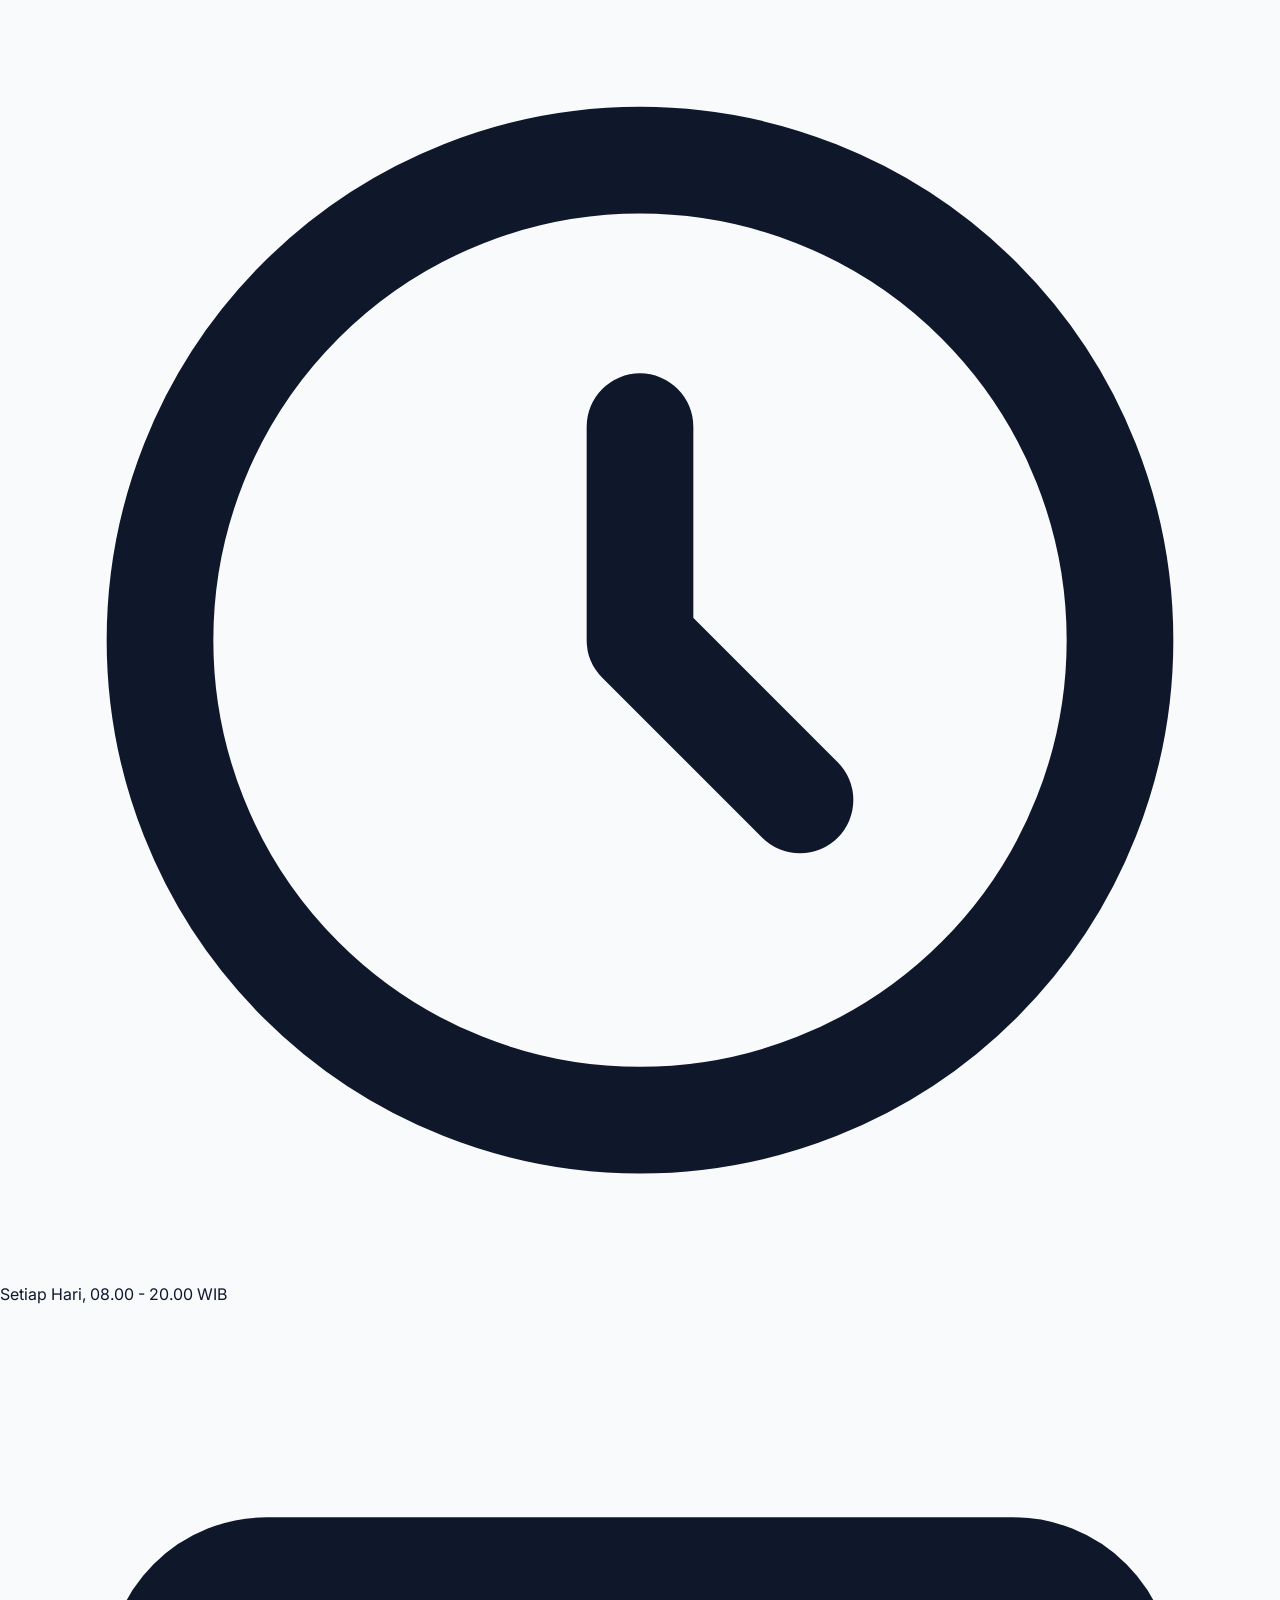
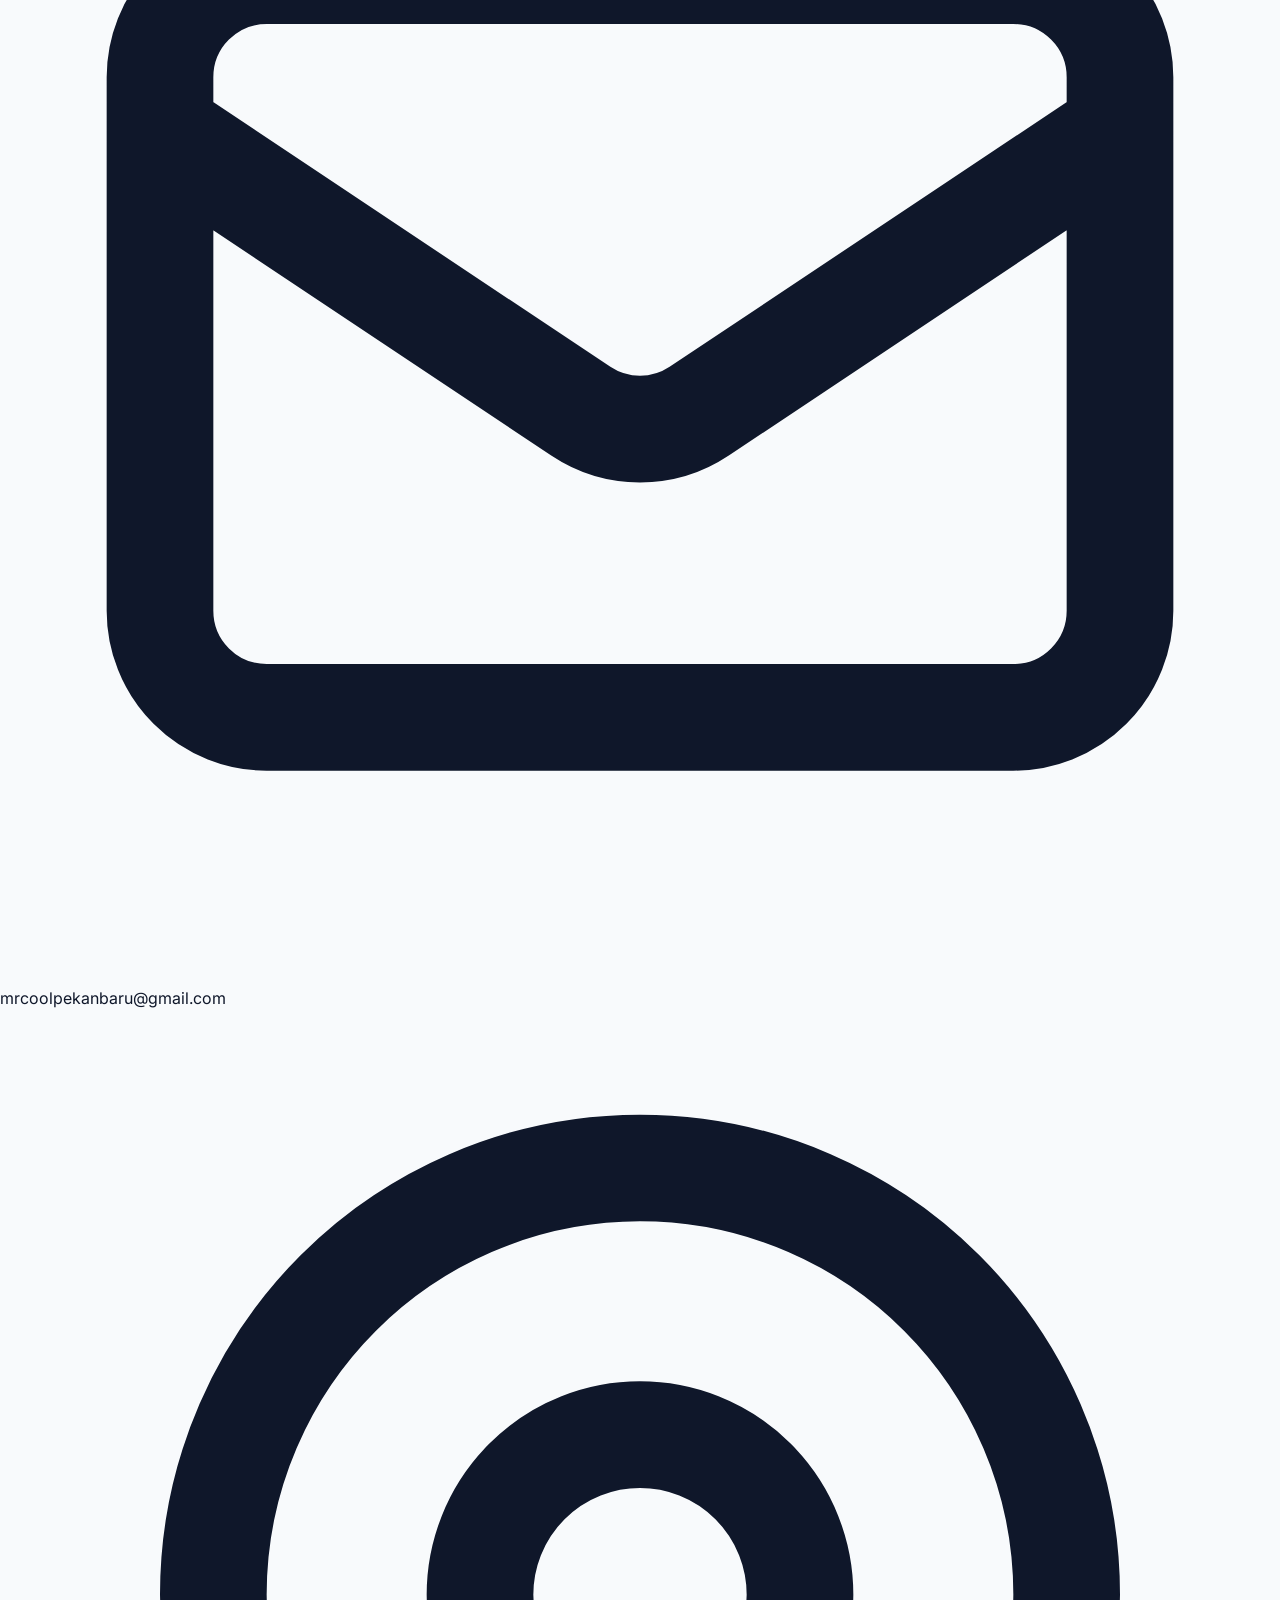
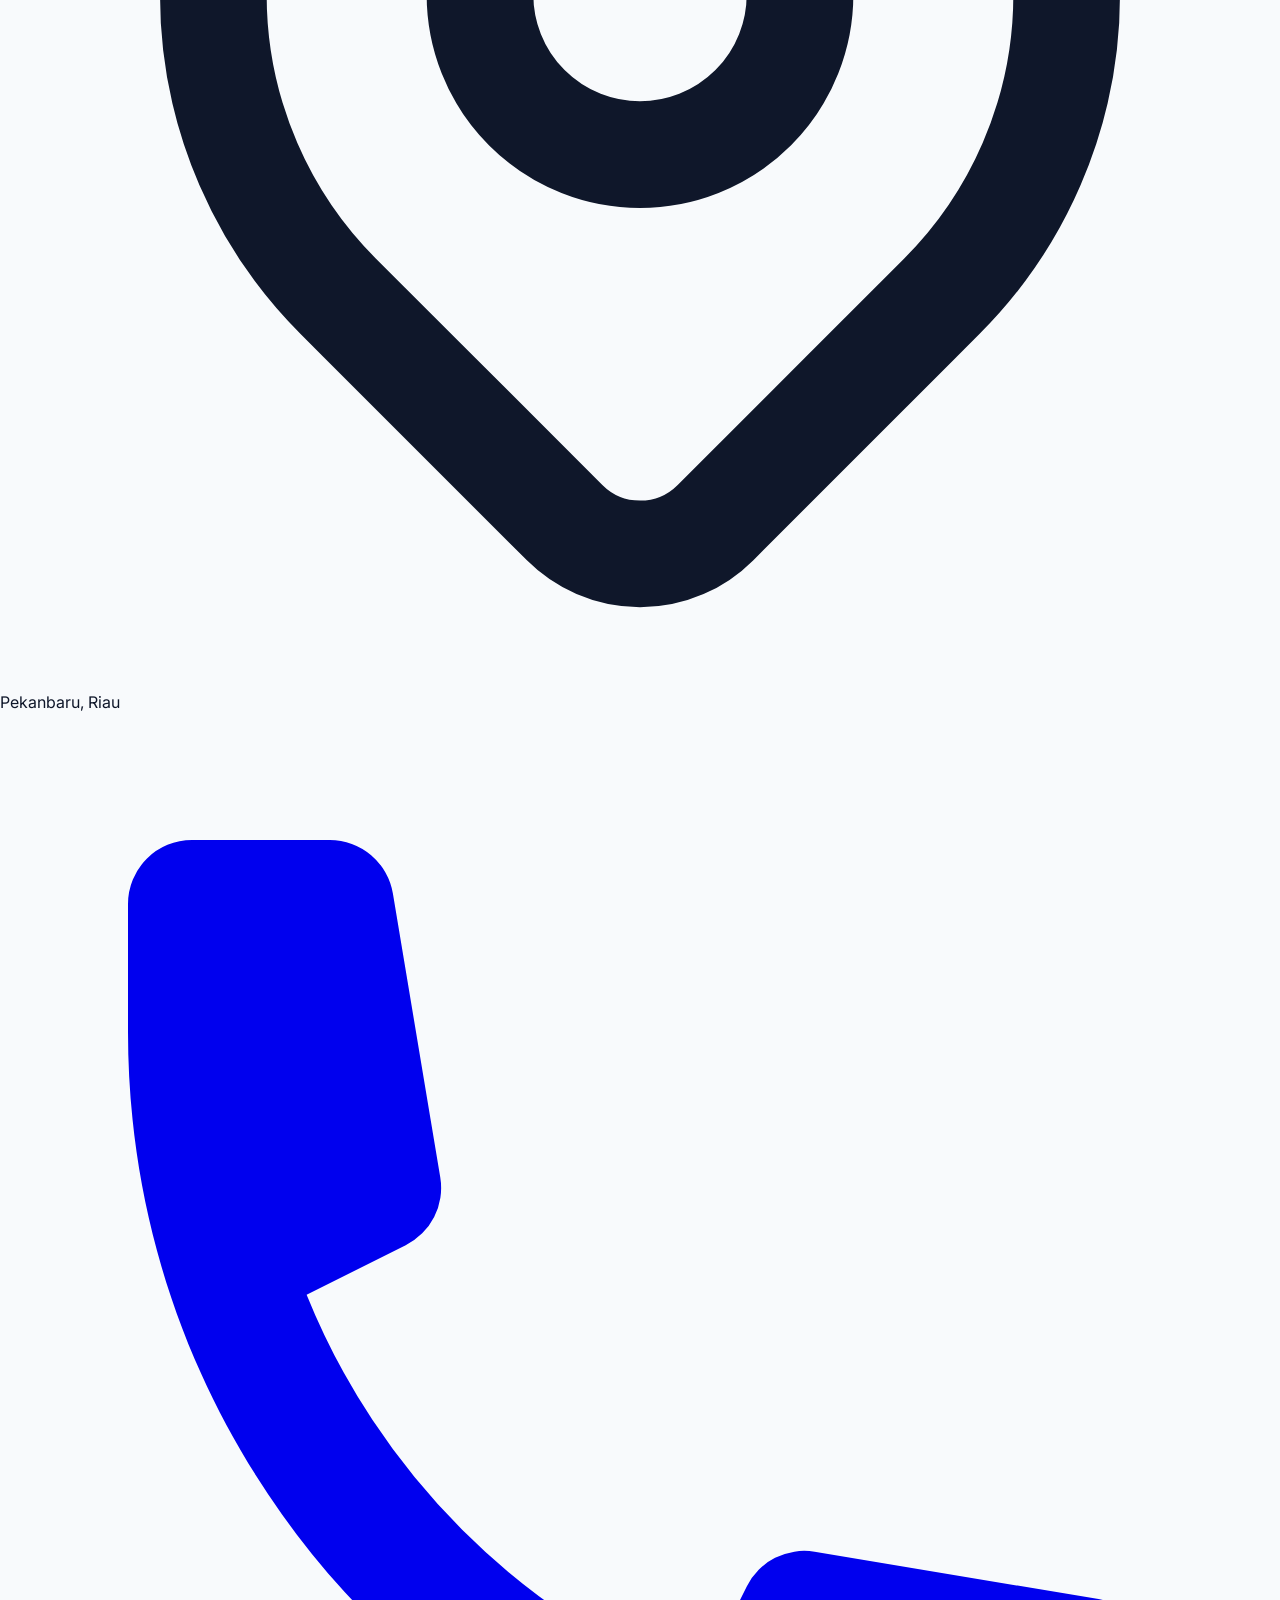
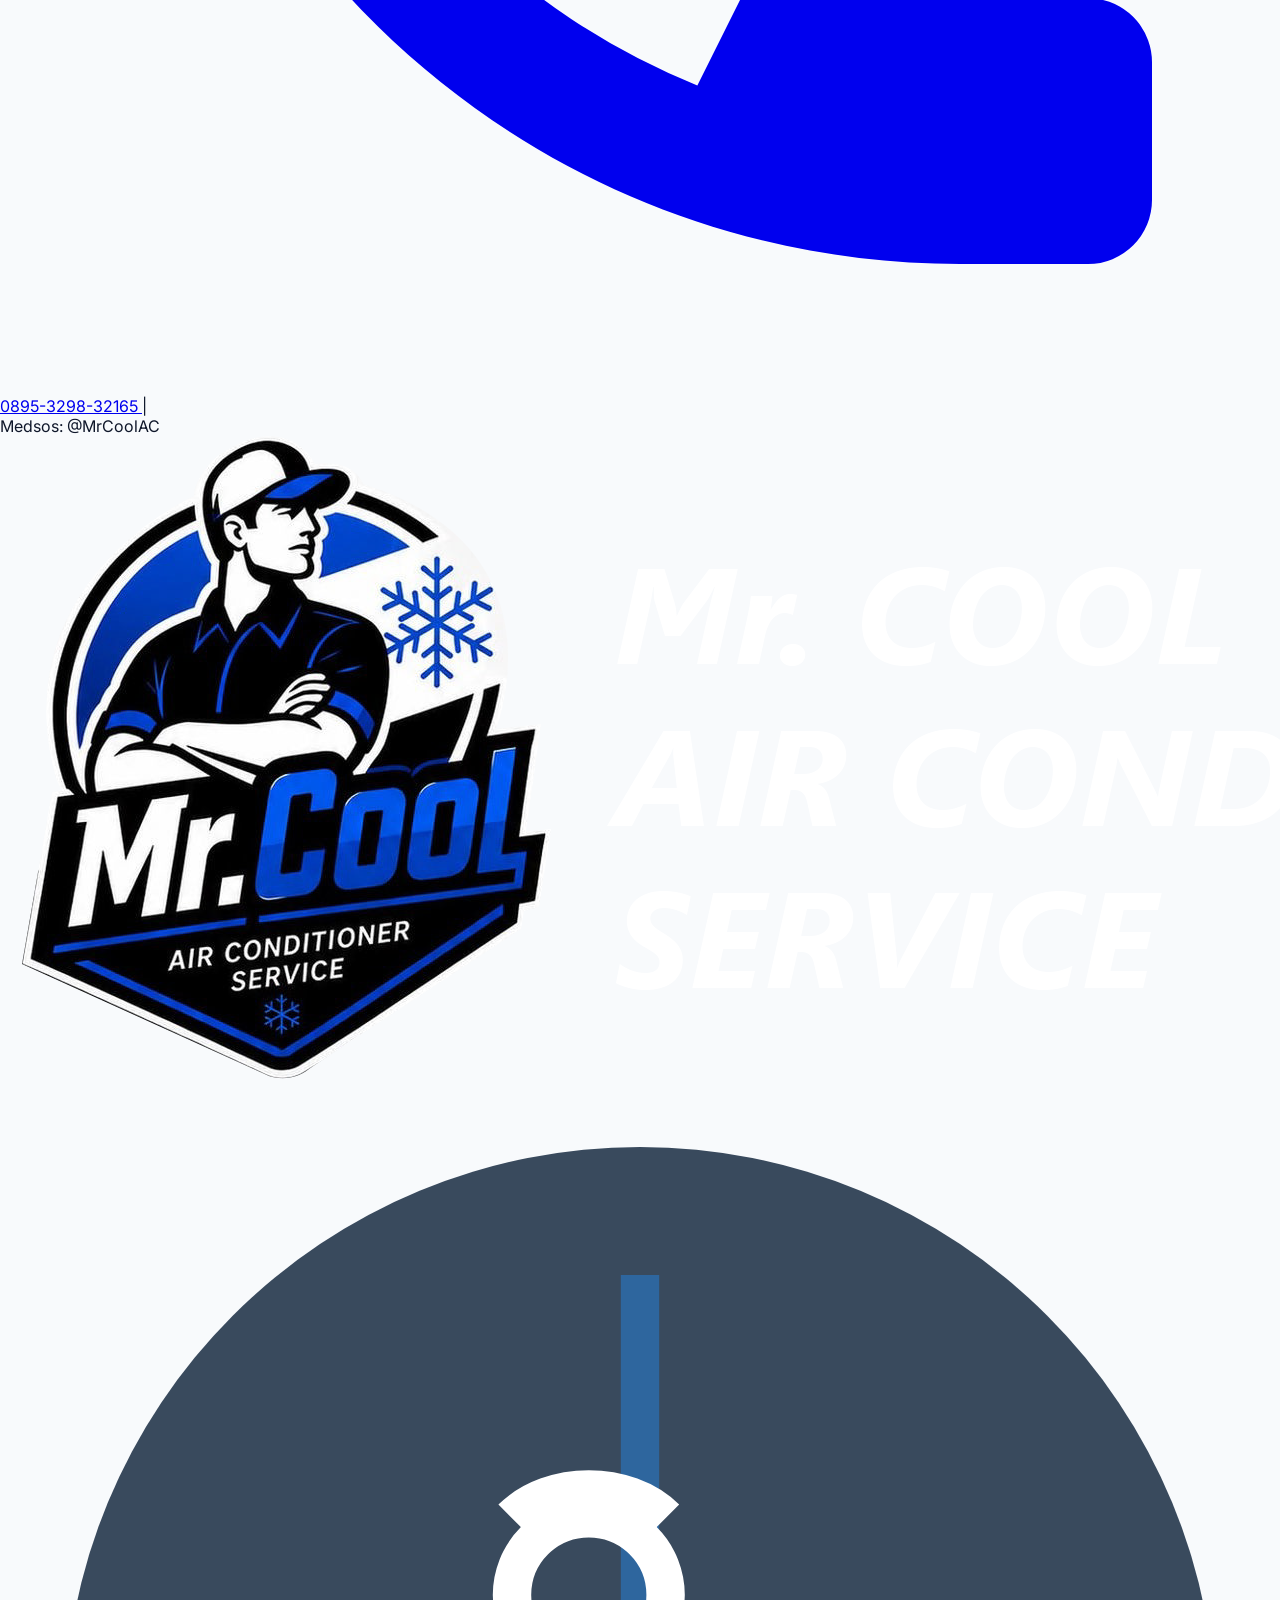
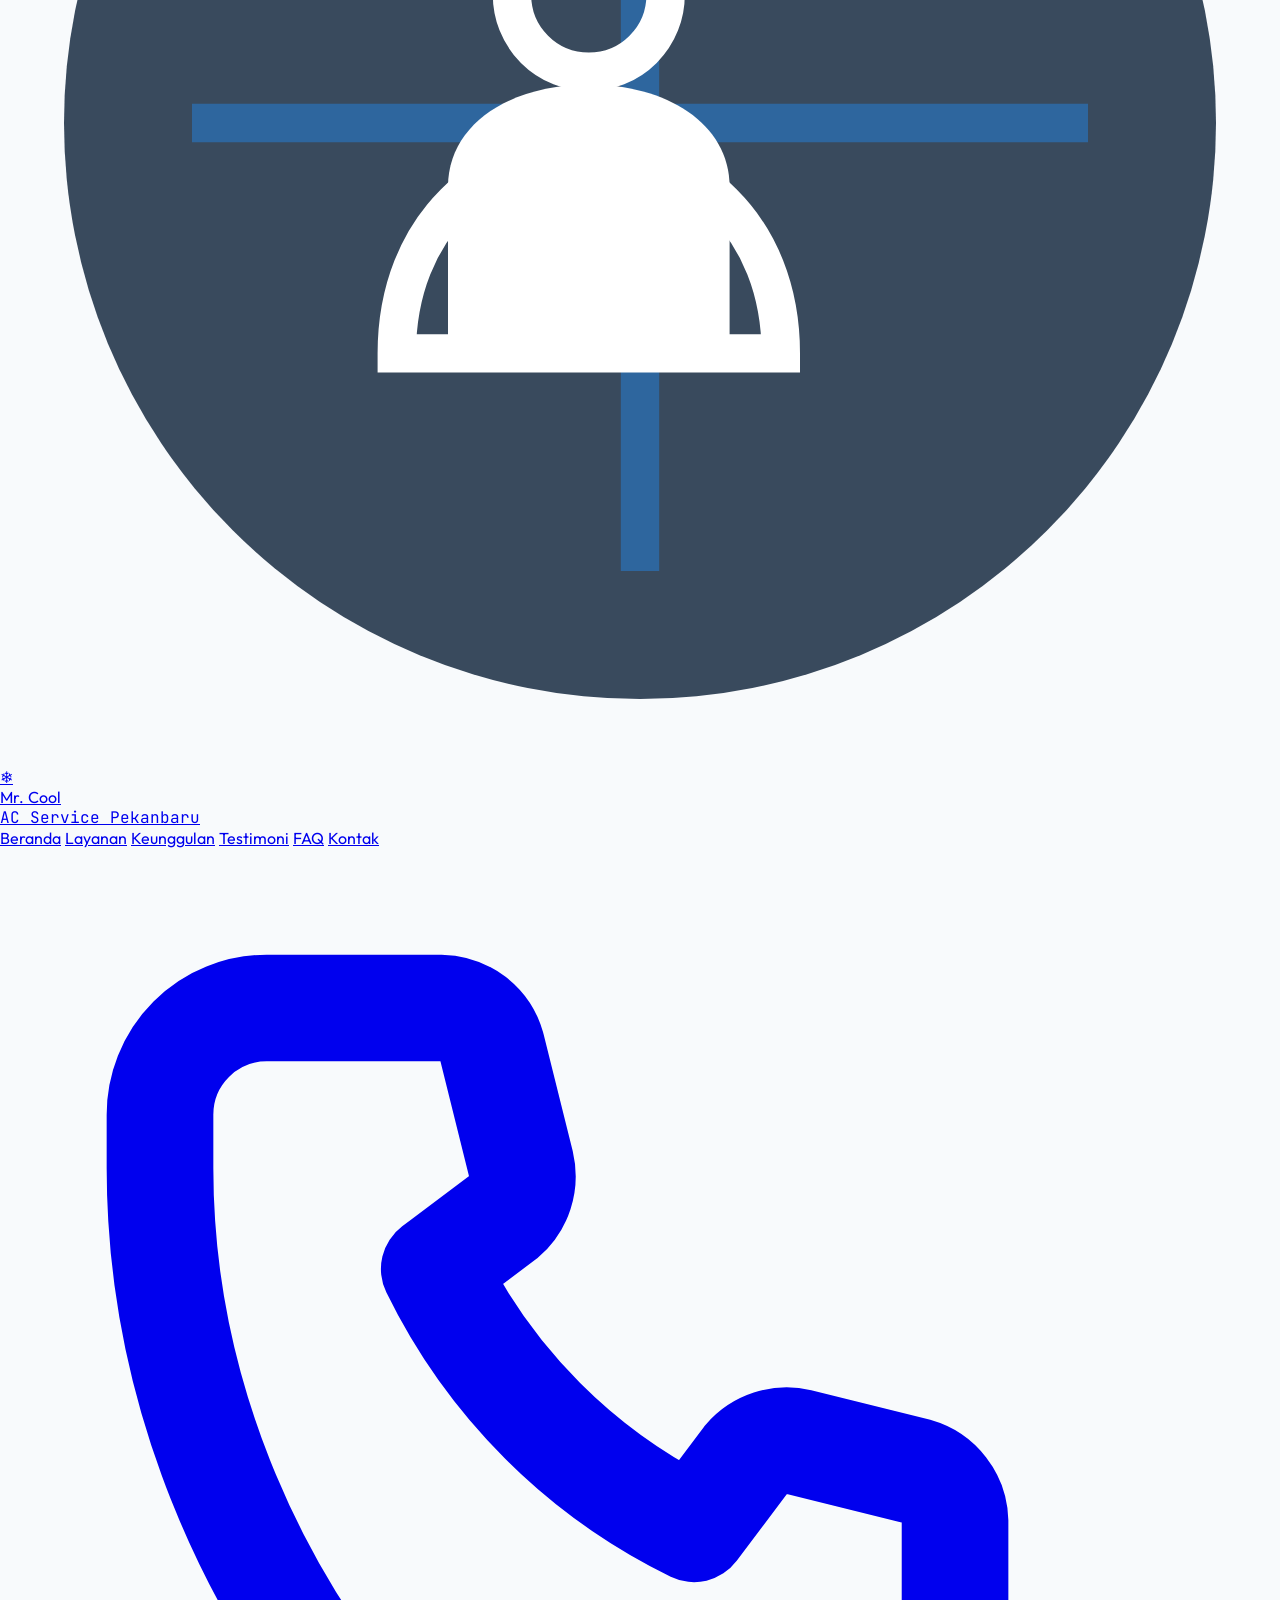
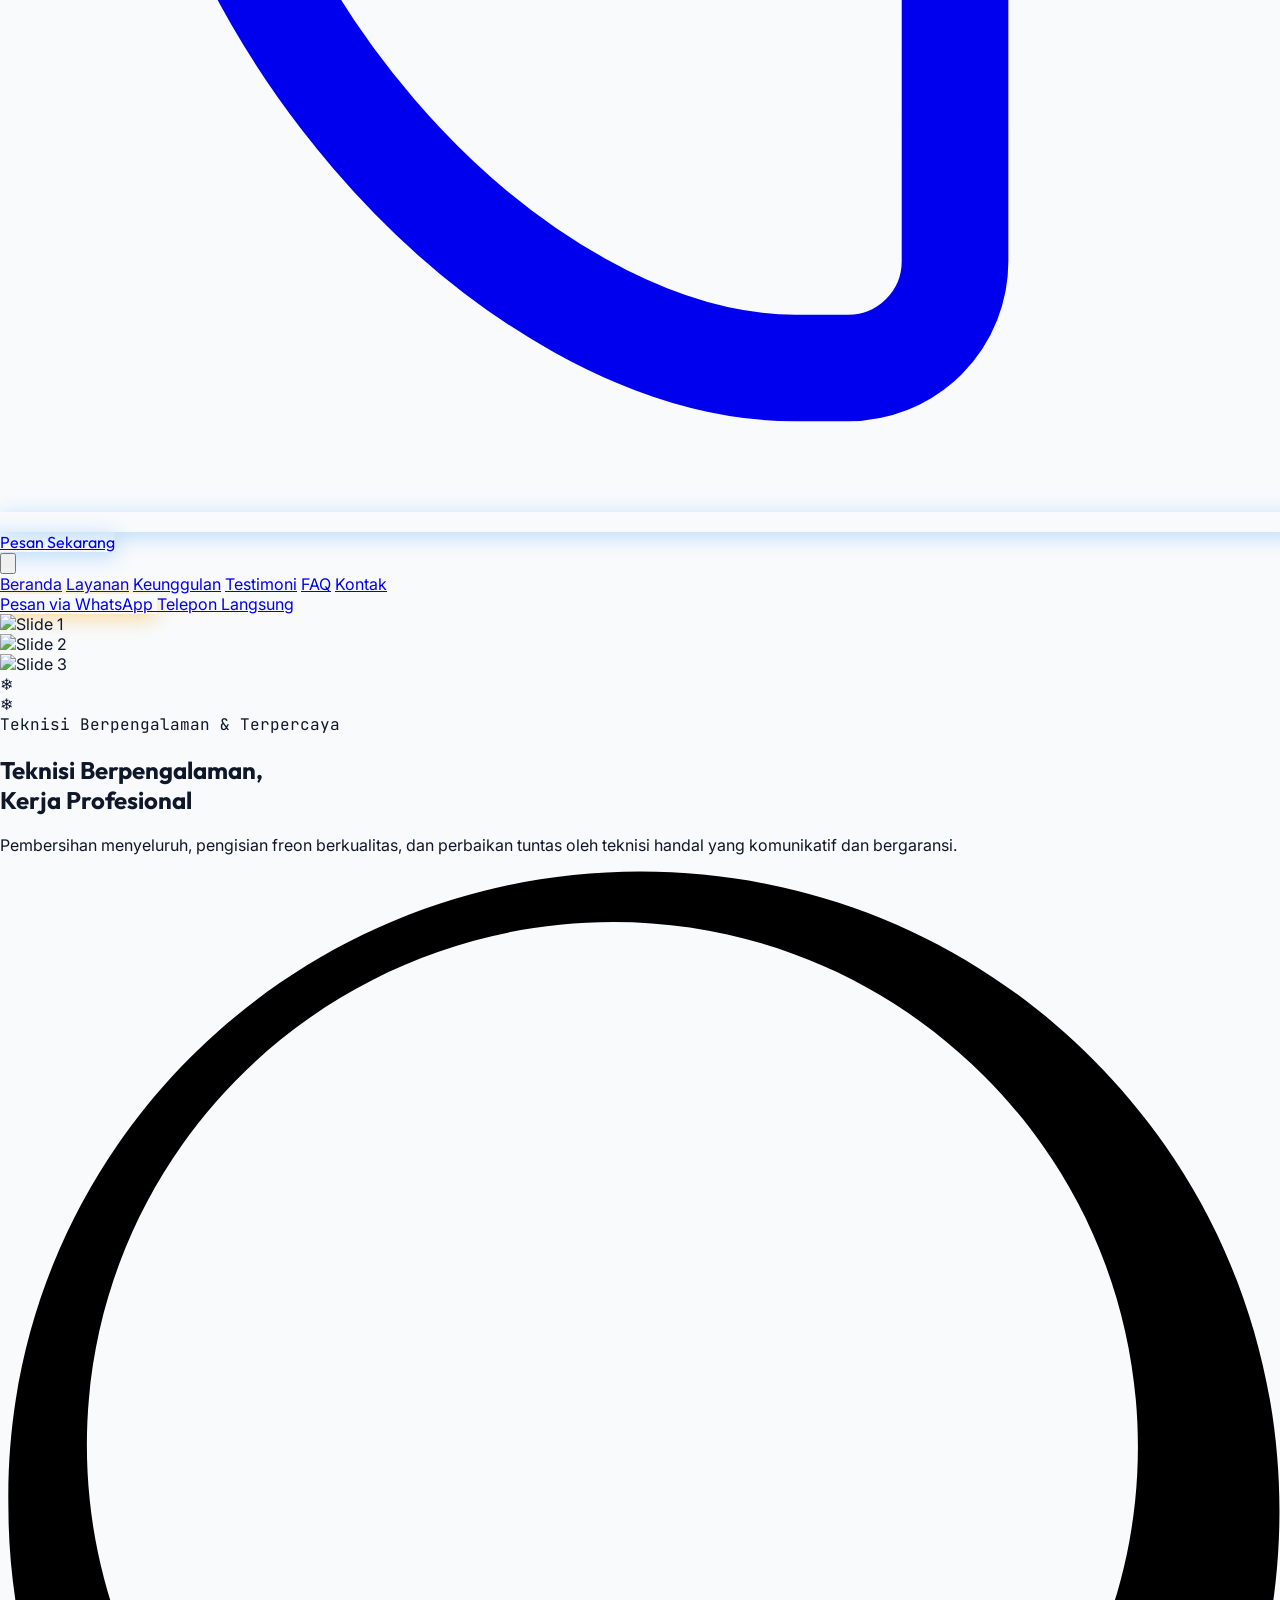
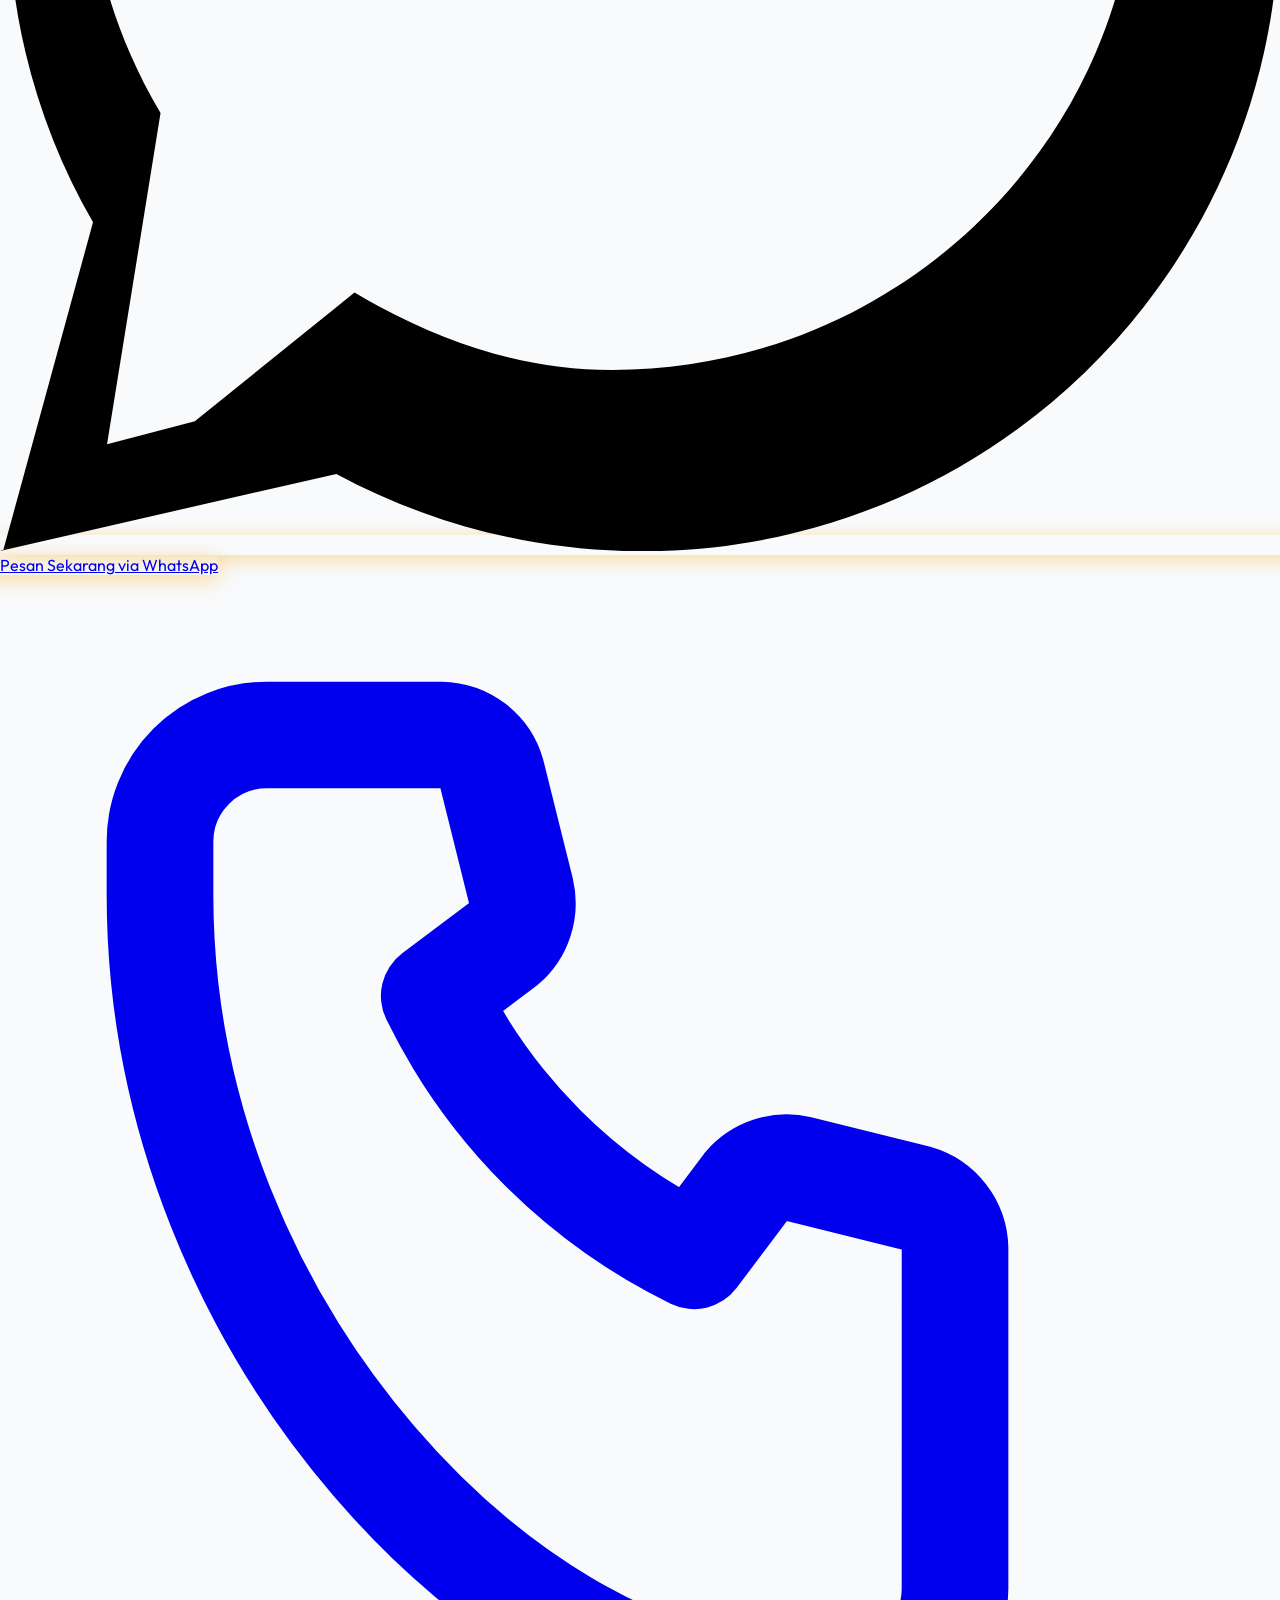
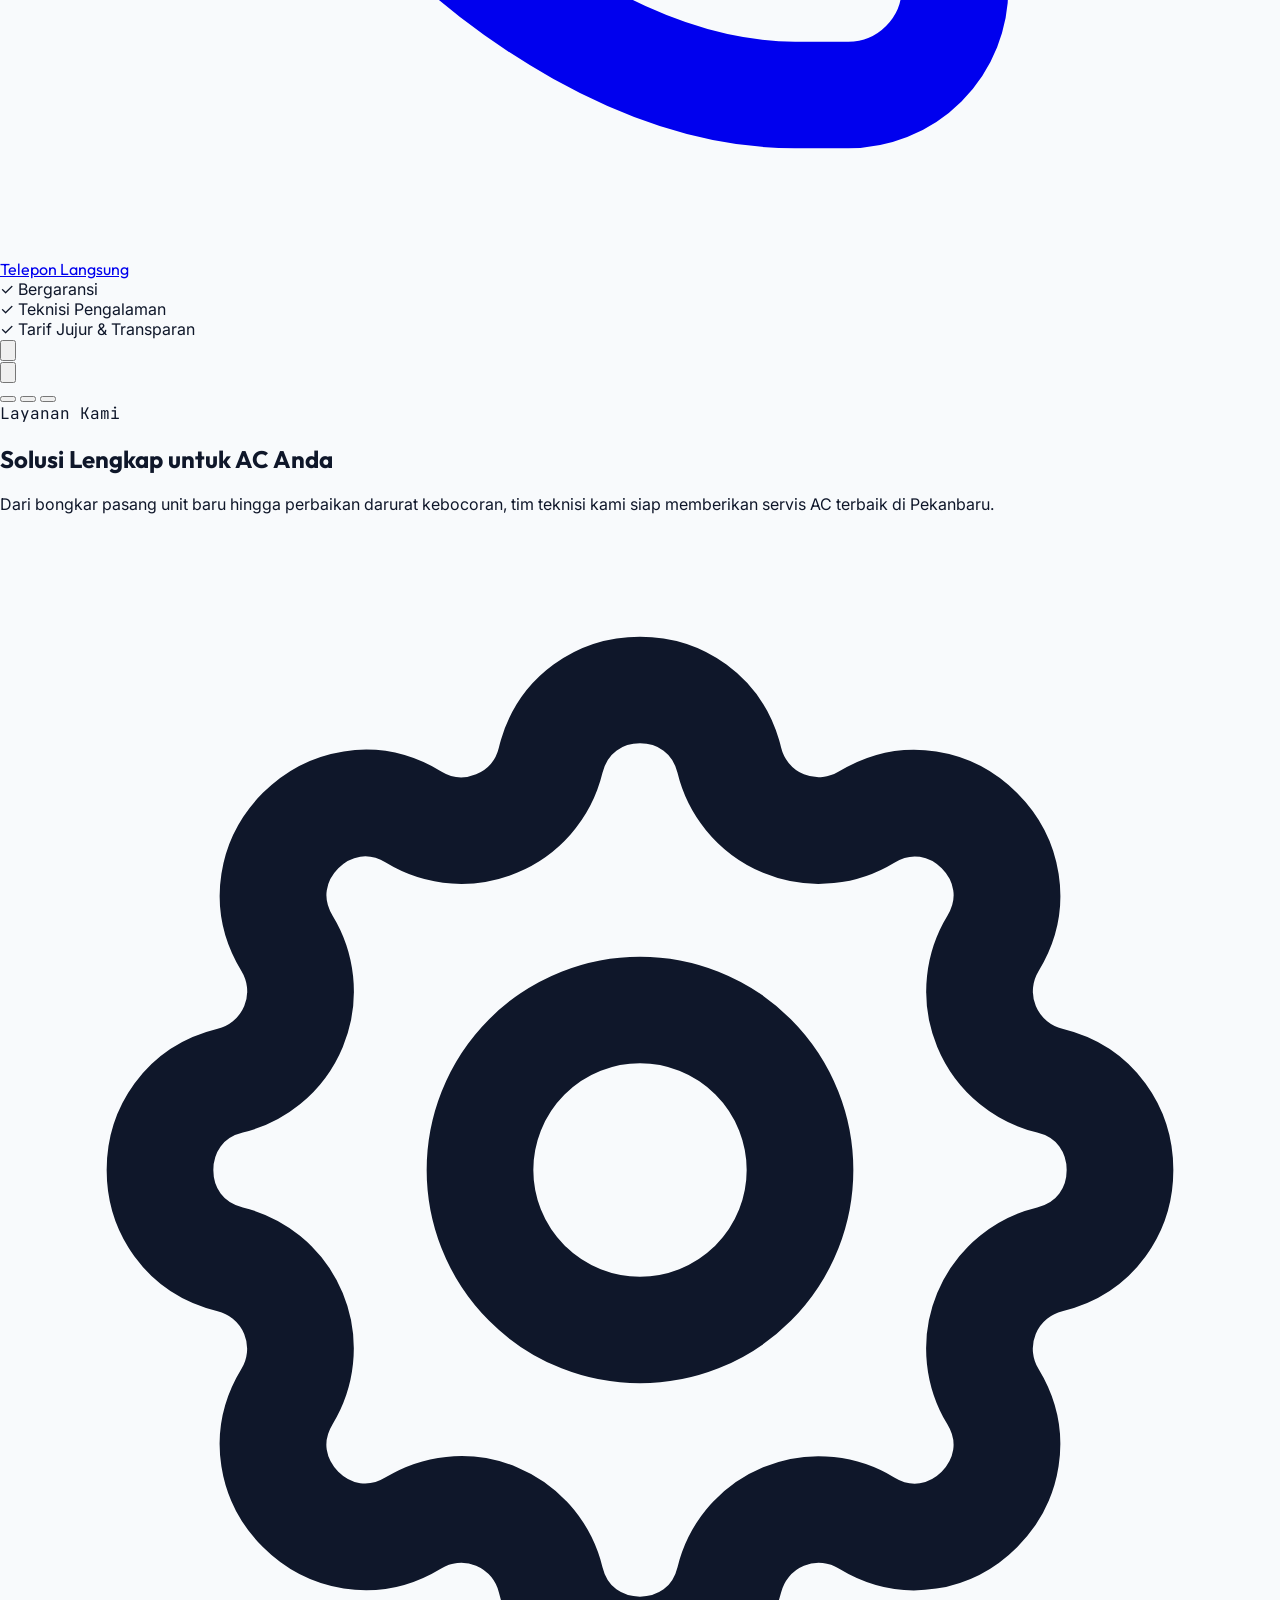
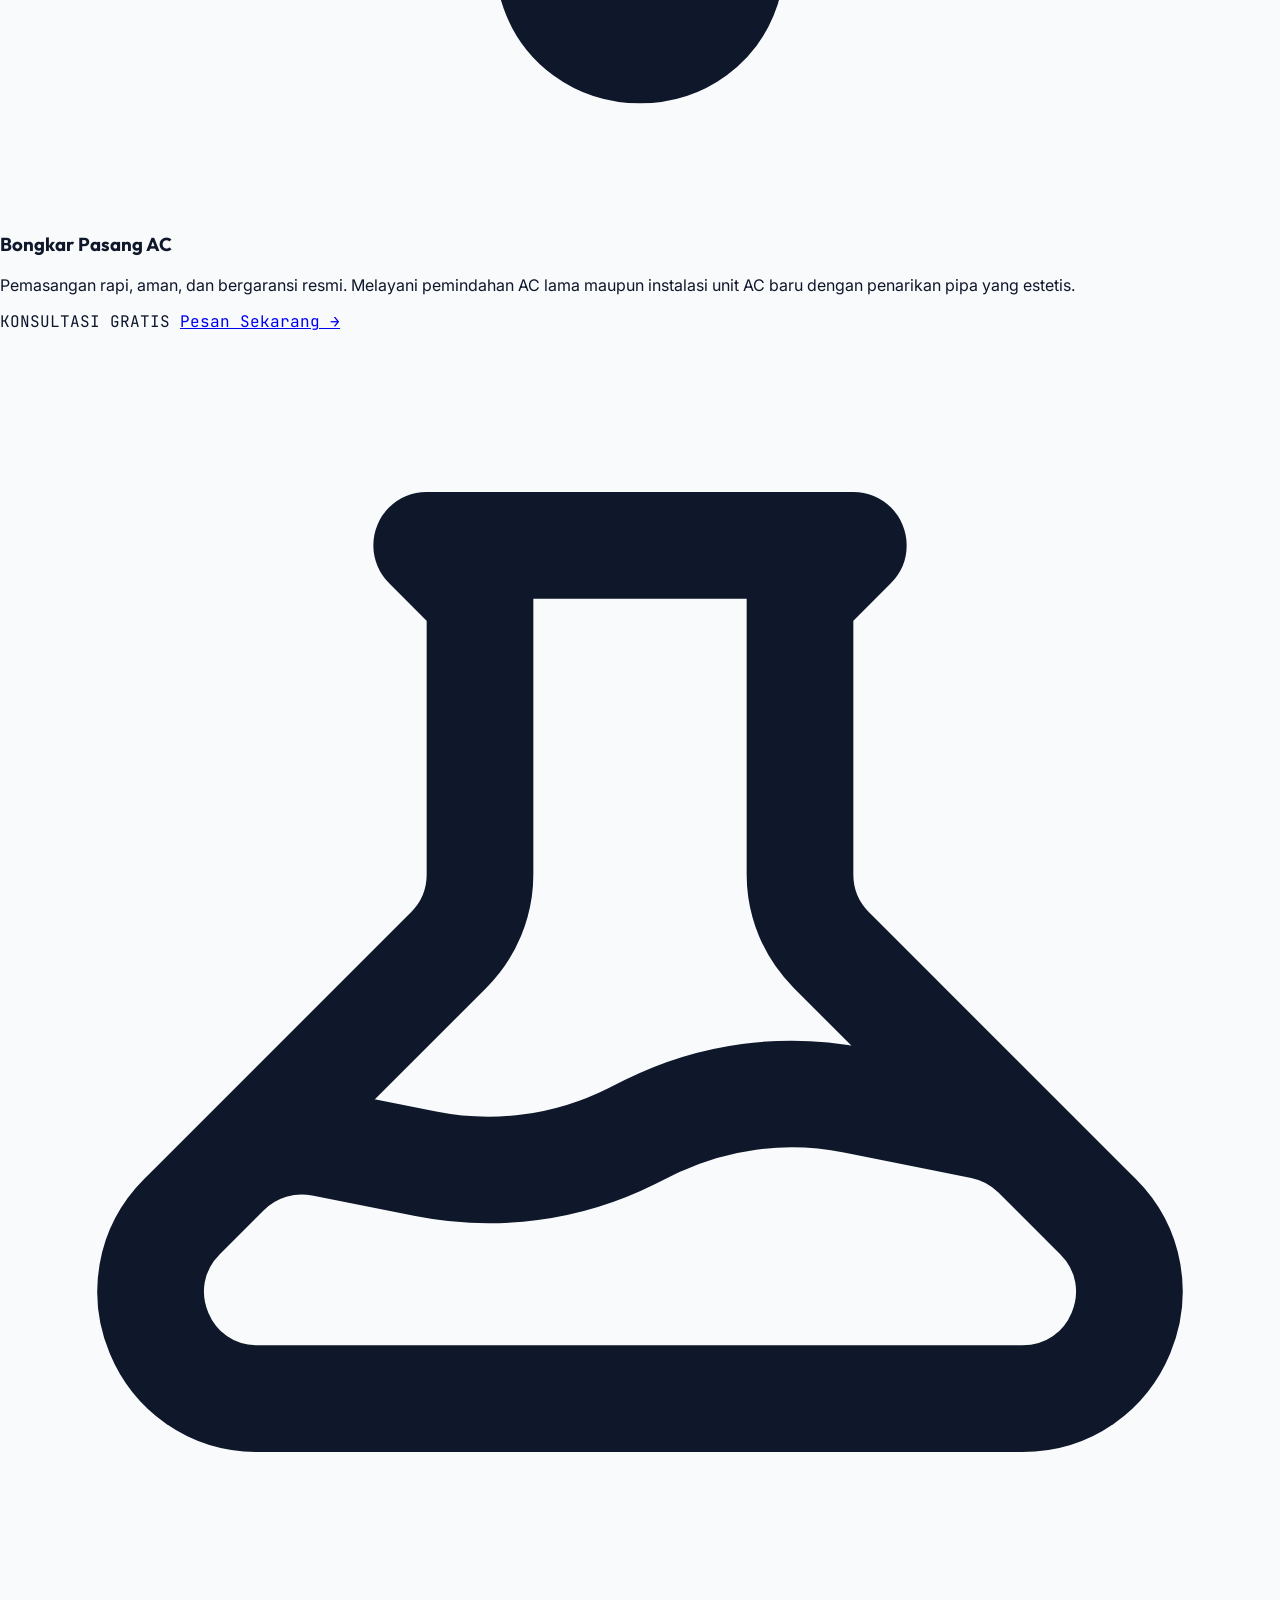
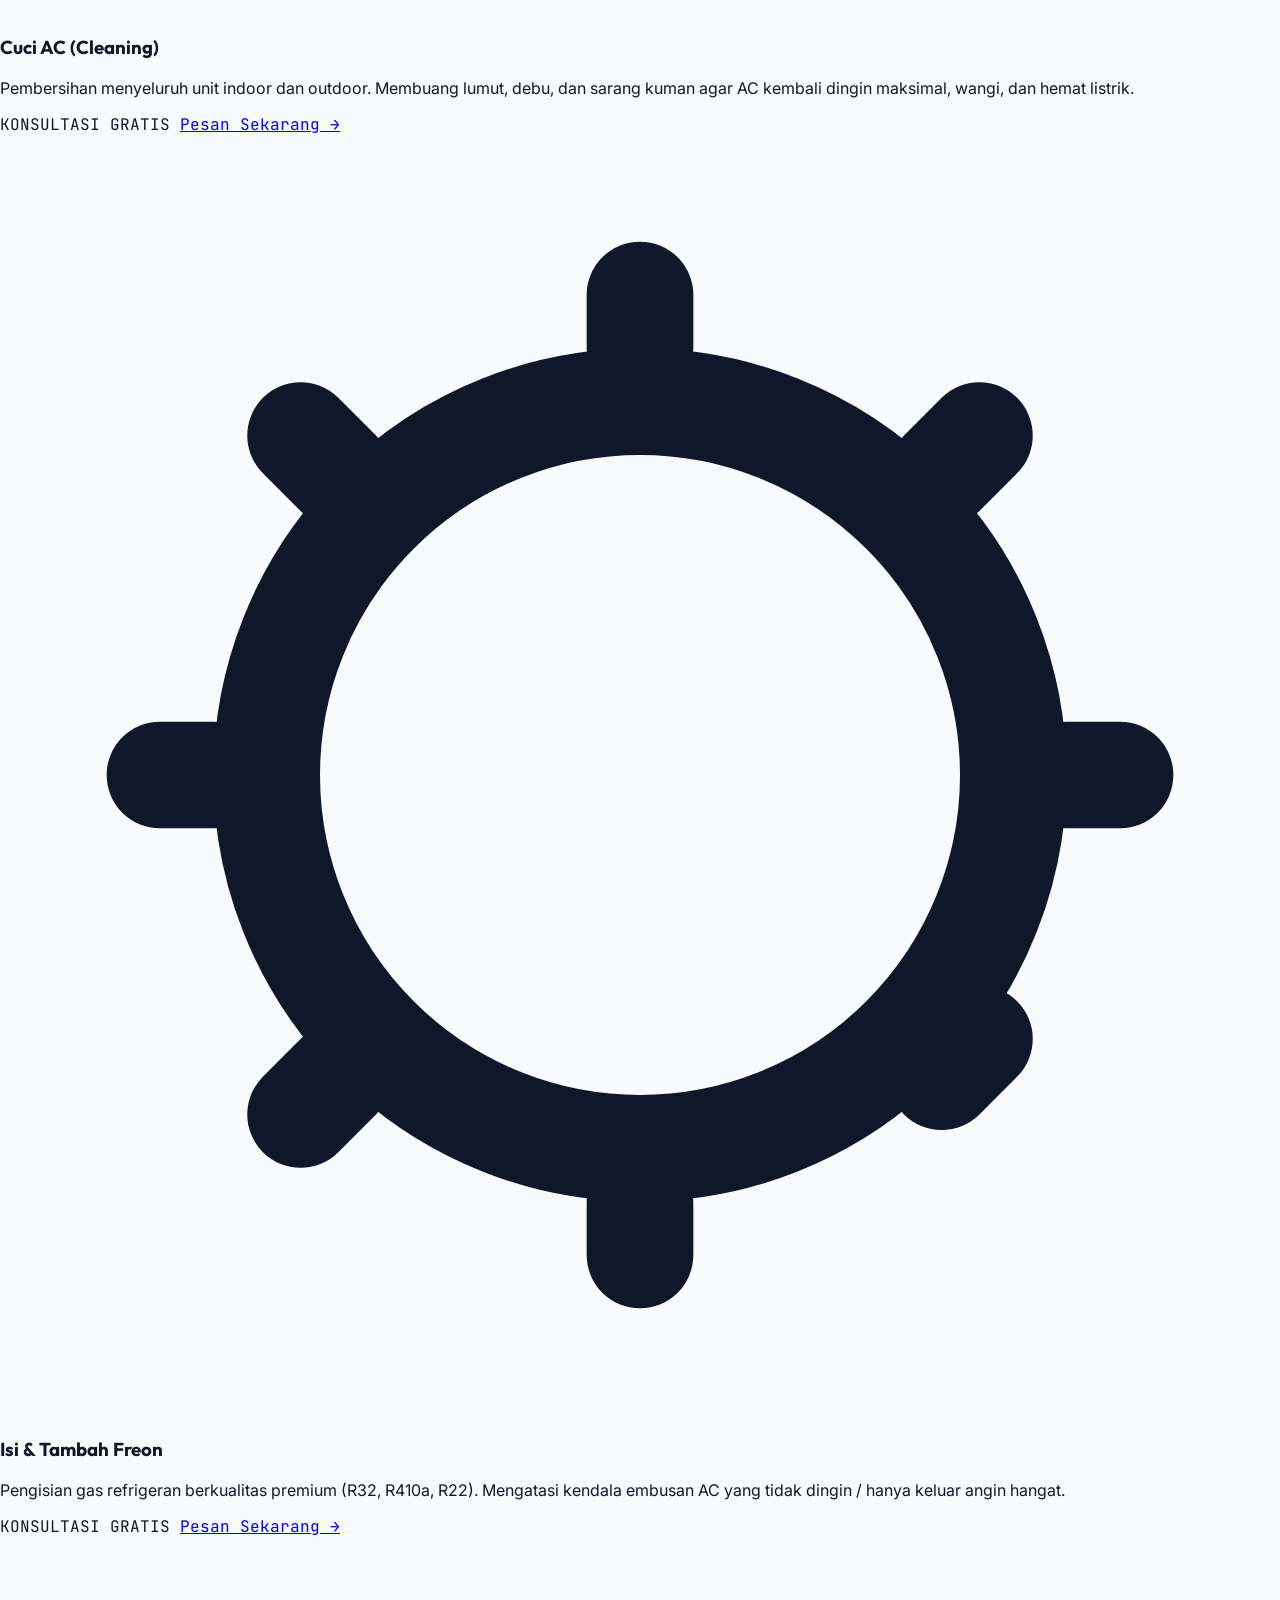
==== commit 0977a886: "edit logo dan code" ====
--- a/standalone_index.html
+++ b/standalone_index.html
@@ -1,13 +1,14 @@
 <!DOCTYPE html>
 <html lang="id">
+
 <head>
   <meta charset="UTF-8">
   <meta name="viewport" content="width=device-width, initial-scale=1.0">
   <title>Mr. Cool Air Conditioner Service | Servis AC Pekanbaru</title>
-  
+
   <!-- Tailwind CSS CDN (v3) for easy, offline-independent rendering -->
   <script src="https://cdn.tailwindcss.com"></script>
-  
+
   <!-- Link to the separated stylesheet -->
   <link rel="stylesheet" href="standalone_style.css">
 
@@ -37,34 +38,53 @@
     }
   </script>
 </head>
+
 <body class="bg-slate-50 font-sans text-brand-dark antialiased overflow-x-hidden">
 
   <!-- 1. HEADER & NAVIGATION -->
   <header class="relative w-full z-50">
     <!-- Top Bar (Inspired by UPPKB Tenayan Raya Layout) -->
-    <div class="bg-brand-darkblue text-gray-300 text-xs py-2 px-4 sm:px-6 md:px-8 flex flex-col sm:flex-row justify-between items-center gap-2 border-b border-white/5">
+    <div
+      class="bg-brand-darkblue text-gray-300 text-xs py-2 px-4 sm:px-6 md:px-8 flex flex-col sm:flex-row justify-between items-center gap-2 border-b border-white/5">
       <div class="flex flex-wrap items-center justify-center gap-4 text-center sm:text-left">
         <div class="flex items-center gap-1.5">
           <!-- Clock icon -->
-          <svg class="w-3.5 h-3.5 text-brand-blue" fill="none" stroke="currentColor" viewBox="0 0 24 24"><path stroke-linecap="round" stroke-linejoin="round" stroke-width="2" d="M12 8v4l3 3m6-3a9 9 0 11-18 0 9 9 0 0118 0z"></path></svg>
+          <svg class="w-3.5 h-3.5 text-brand-blue" fill="none" stroke="currentColor" viewBox="0 0 24 24">
+            <path stroke-linecap="round" stroke-linejoin="round" stroke-width="2"
+              d="M12 8v4l3 3m6-3a9 9 0 11-18 0 9 9 0 0118 0z"></path>
+          </svg>
           <span>Setiap Hari, 08.00 - 20.00 WIB</span>
         </div>
         <div class="hidden md:flex items-center gap-1.5">
           <!-- Email icon -->
-          <svg class="w-3.5 h-3.5 text-brand-blue" fill="none" stroke="currentColor" viewBox="0 0 24 24"><path stroke-linecap="round" stroke-linejoin="round" stroke-width="2" d="M3 8l7.89 5.26a2 2 0 002.22 0L21 8M5 19h14a2 2 0 002-2V7a2 2 0 00-2-2H5a2 2 0 00-2 2v10a2 2 0 002 2z"></path></svg>
+          <svg class="w-3.5 h-3.5 text-brand-blue" fill="none" stroke="currentColor" viewBox="0 0 24 24">
+            <path stroke-linecap="round" stroke-linejoin="round" stroke-width="2"
+              d="M3 8l7.89 5.26a2 2 0 002.22 0L21 8M5 19h14a2 2 0 002-2V7a2 2 0 00-2-2H5a2 2 0 00-2 2v10a2 2 0 002 2z">
+            </path>
+          </svg>
           <span>mrcoolpekanbaru@gmail.com</span>
         </div>
         <div class="flex items-center gap-1.5">
           <!-- Pin icon -->
-          <svg class="w-3.5 h-3.5 text-brand-blue" fill="none" stroke="currentColor" viewBox="0 0 24 24"><path stroke-linecap="round" stroke-linejoin="round" stroke-width="2" d="M17.657 16.657L13.414 20.9a1.998 1.998 0 01-2.827 0l-4.244-4.243a8 8 0 1111.314 0z"></path><path stroke-linecap="round" stroke-linejoin="round" stroke-width="2" d="M15 11a3 3 0 11-6 0 3 3 0 016 0z"></path></svg>
+          <svg class="w-3.5 h-3.5 text-brand-blue" fill="none" stroke="currentColor" viewBox="0 0 24 24">
+            <path stroke-linecap="round" stroke-linejoin="round" stroke-width="2"
+              d="M17.657 16.657L13.414 20.9a1.998 1.998 0 01-2.827 0l-4.244-4.243a8 8 0 1111.314 0z"></path>
+            <path stroke-linecap="round" stroke-linejoin="round" stroke-width="2" d="M15 11a3 3 0 11-6 0 3 3 0 016 0z">
+            </path>
+          </svg>
           <span>Pekanbaru, Riau</span>
         </div>
       </div>
-      
+
       <!-- Quick phone numbers & Socials -->
       <div class="flex items-center gap-4">
-        <a href="tel:0895329832165" class="flex items-center gap-1 hover:text-brand-orange font-medium transition-colors">
-          <svg class="w-3.5 h-3.5 text-brand-orange animate-pulse" fill="currentColor" viewBox="0 0 20 20"><path d="M2 3a1 1 0 011-1h2.153a1 1 0 01.986.836l.74 4.435a1 1 0 01-.54 1.06l-1.548.773a11.037 11.037 0 006.105 6.105l.774-1.548a1 1 0 011.059-.54l4.435.74a1 1 0 01.836.986V17a1 1 0 01-1 1h-2C7.82 18 2 12.18 2 5V3z"></path></svg>
+        <a href="tel:0895329832165"
+          class="flex items-center gap-1 hover:text-brand-orange font-medium transition-colors">
+          <svg class="w-3.5 h-3.5 text-brand-orange animate-pulse" fill="currentColor" viewBox="0 0 20 20">
+            <path
+              d="M2 3a1 1 0 011-1h2.153a1 1 0 01.986.836l.74 4.435a1 1 0 01-.54 1.06l-1.548.773a11.037 11.037 0 006.105 6.105l.774-1.548a1 1 0 011.059-.54l4.435.74a1 1 0 01.836.986V17a1 1 0 01-1 1h-2C7.82 18 2 12.18 2 5V3z">
+            </path>
+          </svg>
           <span>0895-3298-32165</span>
         </a>
         <span class="text-white/20">|</span>
@@ -81,10 +101,13 @@
         <!-- Brand Logo (Image or SVG mascot matching the flyers) -->
         <a href="#beranda" class="flex items-center gap-3">
           <!-- Logo image element. Hidden by default unless uploaded. Falls back to original SVG logo -->
-          <img id="logo-img" src="/assets/logo.png" alt="Mr. Cool Logo" class="h-10 w-auto object-contain max-h-full hidden" onerror="this.classList.add('hidden'); document.getElementById('logo-svg-container').classList.remove('hidden');" onload="this.classList.remove('hidden'); document.getElementById('logo-svg-container').classList.add('hidden');">
-          
+          <img id="logo-img" src="/mr_cool.png" alt="Mr. Cool Logo" class="h-10 w-auto object-contain max-h-full hidden"
+            onerror="this.classList.add('hidden'); document.getElementById('logo-svg-container').classList.remove('hidden');"
+            onload="this.classList.remove('hidden'); document.getElementById('logo-svg-container').classList.add('hidden');">
+
           <div id="logo-svg-container" class="flex items-center gap-3">
-            <div class="relative w-12 h-12 rounded-full bg-slate-950 border-2 border-brand-blue flex items-center justify-center overflow-hidden">
+            <div
+              class="relative w-12 h-12 rounded-full bg-slate-950 border-2 border-brand-blue flex items-center justify-center overflow-hidden">
               <svg class="w-full h-full text-white" viewBox="0 0 100 100" fill="none">
                 <circle cx="50" cy="50" r="45" fill="rgba(11, 30, 54, 0.8)"></circle>
                 <path d="M50 15V85M15 50H85" stroke="rgba(30, 144, 255, 0.4)" stroke-width="3"></path>
@@ -101,7 +124,8 @@
                 <span class="font-display font-black text-lg text-brand-blue">Mr.</span>
                 <span class="font-display font-black text-xl text-white uppercase italic">Cool</span>
               </div>
-              <span class="text-[8px] font-mono tracking-widest text-gray-400 -mt-1 uppercase">AC Service Pekanbaru</span>
+              <span class="text-[8px] font-mono tracking-widest text-gray-400 -mt-1 uppercase">AC Service
+                Pekanbaru</span>
             </div>
           </div>
         </a>
@@ -109,29 +133,44 @@
         <!-- Desktop Navigation Items -->
         <div class="hidden lg:flex items-center gap-8">
           <div class="flex items-center gap-6">
-            <a href="#beranda" class="font-display font-semibold text-sm text-gray-200 hover:text-brand-blue transition-colors">Beranda</a>
-            <a href="#layanan" class="font-display font-semibold text-sm text-gray-200 hover:text-brand-blue transition-colors">Layanan</a>
-            <a href="#keunggulan" class="font-display font-semibold text-sm text-gray-200 hover:text-brand-blue transition-colors">Keunggulan</a>
-            <a href="#testimoni" class="font-display font-semibold text-sm text-gray-200 hover:text-brand-blue transition-colors">Testimoni</a>
-            <a href="#faq" class="font-display font-semibold text-sm text-gray-200 hover:text-brand-blue transition-colors">FAQ</a>
-            <a href="#kontak" class="font-display font-semibold text-sm text-gray-200 hover:text-brand-blue transition-colors">Kontak</a>
+            <a href="#beranda"
+              class="font-display font-semibold text-sm text-gray-200 hover:text-brand-blue transition-colors">Beranda</a>
+            <a href="#layanan"
+              class="font-display font-semibold text-sm text-gray-200 hover:text-brand-blue transition-colors">Layanan</a>
+            <a href="#keunggulan"
+              class="font-display font-semibold text-sm text-gray-200 hover:text-brand-blue transition-colors">Keunggulan</a>
+            <a href="#testimoni"
+              class="font-display font-semibold text-sm text-gray-200 hover:text-brand-blue transition-colors">Testimoni</a>
+            <a href="#faq"
+              class="font-display font-semibold text-sm text-gray-200 hover:text-brand-blue transition-colors">FAQ</a>
+            <a href="#kontak"
+              class="font-display font-semibold text-sm text-gray-200 hover:text-brand-blue transition-colors">Kontak</a>
           </div>
 
           <!-- Main CTA Nav button -->
-          <a href="#kontak" class="bg-brand-blue hover:bg-brand-blueHover text-white font-display font-bold text-sm px-5 py-2.5 rounded-lg shadow-md hover:shadow-lg transition-all transform hover:-translate-y-0.5 flex items-center gap-2 glow-blue">
-            <svg class="w-4 h-4" fill="none" stroke="currentColor" viewBox="0 0 24 24"><path stroke-linecap="round" stroke-linejoin="round" stroke-width="2" d="M3 5a2 2 0 012-2h3.28a1 1 0 01.94.725l.548 2.2a1 1 0 01-.321.988l-1.305.98a10.582 10.582 0 004.872 4.872l.98-1.305a1 1 0 01.988-.321l2.2.548a1 1 0 01.725.94V19a2 2 0 01-2 2h-1C9.716 21 3 14.284 3 6V5z"></path></svg>
+          <a href="#kontak"
+            class="bg-brand-blue hover:bg-brand-blueHover text-white font-display font-bold text-sm px-5 py-2.5 rounded-lg shadow-md hover:shadow-lg transition-all transform hover:-translate-y-0.5 flex items-center gap-2 glow-blue">
+            <svg class="w-4 h-4" fill="none" stroke="currentColor" viewBox="0 0 24 24">
+              <path stroke-linecap="round" stroke-linejoin="round" stroke-width="2"
+                d="M3 5a2 2 0 012-2h3.28a1 1 0 01.94.725l.548 2.2a1 1 0 01-.321.988l-1.305.98a10.582 10.582 0 004.872 4.872l.98-1.305a1 1 0 01.988-.321l2.2.548a1 1 0 01.725.94V19a2 2 0 01-2 2h-1C9.716 21 3 14.284 3 6V5z">
+              </path>
+            </svg>
             <span>Pesan Sekarang</span>
           </a>
         </div>
 
         <!-- Mobile hamburger toggle -->
-        <button id="menu-toggle" class="lg:hidden p-2 rounded-lg bg-white/10 text-white focus:outline-none hover:bg-white/20 transition-all">
-          <svg class="w-6 h-6" fill="none" stroke="currentColor" viewBox="0 0 24 24"><path stroke-linecap="round" stroke-linejoin="round" stroke-width="2" d="M4 6h16M4 12h16M4 18h16"></path></svg>
+        <button id="menu-toggle"
+          class="lg:hidden p-2 rounded-lg bg-white/10 text-white focus:outline-none hover:bg-white/20 transition-all">
+          <svg class="w-6 h-6" fill="none" stroke="currentColor" viewBox="0 0 24 24">
+            <path stroke-linecap="round" stroke-linejoin="round" stroke-width="2" d="M4 6h16M4 12h16M4 18h16"></path>
+          </svg>
         </button>
       </div>
 
       <!-- Mobile Dropdown Menu -->
-      <div id="mobile-menu" class="hidden lg:hidden w-full bg-brand-darkblue border-b border-white/10 shadow-xl py-4 px-6 flex flex-col gap-3 mt-4">
+      <div id="mobile-menu"
+        class="hidden lg:hidden w-full bg-brand-darkblue border-b border-white/10 shadow-xl py-4 px-6 flex flex-col gap-3 mt-4">
         <a href="#beranda" class="text-gray-200 py-2 border-b border-white/5 font-semibold">Beranda</a>
         <a href="#layanan" class="text-gray-200 py-2 border-b border-white/5 font-semibold">Layanan</a>
         <a href="#keunggulan" class="text-gray-200 py-2 border-b border-white/5 font-semibold">Keunggulan</a>
@@ -139,10 +178,13 @@
         <a href="#faq" class="text-gray-200 py-2 border-b border-white/5 font-semibold">FAQ</a>
         <a href="#kontak" class="text-gray-200 py-2 font-semibold">Kontak</a>
         <div class="flex flex-col gap-2 pt-2">
-          <a href="https://wa.me/62895329832165?text=Halo%20Mr.%20Cool%2C%20saya%20ingin%20memesan%20layanan%20servis%20AC%20di%20Pekanbaru." target="_blank" class="bg-brand-orange hover:bg-brand-orangeHover py-3 text-center text-white font-extrabold rounded-lg glow-orange flex items-center justify-center gap-2">
+          <a href="https://wa.me/62895329832165?text=Halo%20Mr.%20Cool%2C%20saya%20ingin%20memesan%20layanan%20servis%20AC%20di%20Pekanbaru."
+            target="_blank"
+            class="bg-brand-orange hover:bg-brand-orangeHover py-3 text-center text-white font-extrabold rounded-lg glow-orange flex items-center justify-center gap-2">
             <span>Pesan via WhatsApp</span>
           </a>
-          <a href="tel:0895329832165" class="border border-white/20 py-3 text-center text-white font-bold rounded-lg hover:bg-white/5 flex items-center justify-center gap-2">
+          <a href="tel:0895329832165"
+            class="border border-white/20 py-3 text-center text-white font-bold rounded-lg hover:bg-white/5 flex items-center justify-center gap-2">
             <span>Telepon Langsung</span>
           </a>
         </div>
@@ -151,65 +193,92 @@
   </header>
 
   <!-- 2. HERO SECTION -->
-  <section id="beranda" class="relative min-h-[90vh] bg-brand-darkblue text-white flex items-center justify-center pt-32 pb-16 px-4 overflow-hidden">
+  <section id="beranda"
+    class="relative min-h-[90vh] bg-brand-darkblue text-white flex items-center justify-center pt-32 pb-16 px-4 overflow-hidden">
     <!-- Slider Background Images -->
     <div class="absolute inset-0 w-full h-full select-none pointer-events-none z-0">
       <div class="standalone-slide absolute inset-0 opacity-100 transition-all duration-[1500ms] ease-in-out scale-100">
-        <img src="https://images.unsplash.com/photo-1616486338812-3dadae4b4ace?auto=format&fit=crop&w=1600&q=80" alt="Slide 1" class="object-cover w-full h-full">
-        <div class="absolute inset-0 bg-gradient-to-r from-brand-darkblue/95 via-brand-darkblue/85 to-slate-900/90 md:from-brand-darkblue/90 md:to-slate-900/80"></div>
+        <img src="https://images.unsplash.com/photo-1616486338812-3dadae4b4ace?auto=format&fit=crop&w=1600&q=80"
+          alt="Slide 1" class="object-cover w-full h-full">
+        <div
+          class="absolute inset-0 bg-gradient-to-r from-brand-darkblue/95 via-brand-darkblue/85 to-slate-900/90 md:from-brand-darkblue/90 md:to-slate-900/80">
+        </div>
       </div>
       <div class="standalone-slide absolute inset-0 opacity-0 transition-all duration-[1500ms] ease-in-out scale-105">
-        <img src="https://images.unsplash.com/photo-1621905251189-08b45d6a269e?auto=format&fit=crop&w=1600&q=80" alt="Slide 2" class="object-cover w-full h-full">
-        <div class="absolute inset-0 bg-gradient-to-r from-brand-darkblue/95 via-brand-darkblue/85 to-slate-900/90 md:from-brand-darkblue/90 md:to-slate-900/80"></div>
+        <img src="https://images.unsplash.com/photo-1621905251189-08b45d6a269e?auto=format&fit=crop&w=1600&q=80"
+          alt="Slide 2" class="object-cover w-full h-full">
+        <div
+          class="absolute inset-0 bg-gradient-to-r from-brand-darkblue/95 via-brand-darkblue/85 to-slate-900/90 md:from-brand-darkblue/90 md:to-slate-900/80">
+        </div>
       </div>
       <div class="standalone-slide absolute inset-0 opacity-0 transition-all duration-[1500ms] ease-in-out scale-105">
-        <img src="https://images.unsplash.com/photo-1497366216548-37526070297c?auto=format&fit=crop&w=1600&q=80" alt="Slide 3" class="object-cover w-full h-full">
-        <div class="absolute inset-0 bg-gradient-to-r from-brand-darkblue/95 via-brand-darkblue/85 to-slate-900/90 md:from-brand-darkblue/90 md:to-slate-900/80"></div>
+        <img src="https://images.unsplash.com/photo-1497366216548-37526070297c?auto=format&fit=crop&w=1600&q=80"
+          alt="Slide 3" class="object-cover w-full h-full">
+        <div
+          class="absolute inset-0 bg-gradient-to-r from-brand-darkblue/95 via-brand-darkblue/85 to-slate-900/90 md:from-brand-darkblue/90 md:to-slate-900/80">
+        </div>
       </div>
     </div>
 
     <!-- Decorative visual elements -->
     <div class="absolute top-[20%] left-[5%] text-brand-blue/20 text-3xl animate-float pointer-events-none z-10">❄</div>
-    <div class="absolute bottom-[20%] right-[5%] text-brand-blue/30 text-4xl animate-float pointer-events-none z-10" style="animation-delay: 3s;">❄</div>
-    
+    <div class="absolute bottom-[20%] right-[5%] text-brand-blue/30 text-4xl animate-float pointer-events-none z-10"
+      style="animation-delay: 3s;">❄</div>
+
     <div class="max-w-4xl mx-auto w-full flex flex-col items-center text-center relative z-20">
-      
+
       <!-- Hero Center Content -->
-      <div class="flex flex-col items-center gap-6 text-center" id="standalone-hero-content" style="transition: opacity 0.4s ease-in-out;">
+      <div class="flex flex-col items-center gap-6 text-center" id="standalone-hero-content"
+        style="transition: opacity 0.4s ease-in-out;">
         <!-- Subheading chip -->
-        <div class="inline-flex items-center gap-2 bg-brand-blue/15 border border-brand-blue/30 px-4 py-1.5 rounded-full text-xs font-semibold uppercase tracking-wider text-brand-blue font-mono">
+        <div
+          class="inline-flex items-center gap-2 bg-brand-blue/15 border border-brand-blue/30 px-4 py-1.5 rounded-full text-xs font-semibold uppercase tracking-wider text-brand-blue font-mono">
           <span class="w-2 h-2 rounded-full bg-brand-blue animate-ping"></span>
           <span id="slide-badge">Air Conditioner Service • Pekanbaru</span>
         </div>
 
         <!-- Headlines -->
-        <h1 class="font-display font-extrabold text-4xl sm:text-5xl lg:text-6xl tracking-tight leading-tight" id="slide-title">
+        <h1 class="font-display font-extrabold text-4xl sm:text-5xl lg:text-6xl tracking-tight leading-tight"
+          id="slide-title">
           AC Sehat, <br>
           <span class="text-brand-blue">Keluarga Nyaman</span>
         </h1>
 
         <p class="text-gray-300 text-lg sm:text-xl max-w-2xl leading-relaxed" id="slide-desc">
-          Servis AC cepat, rapi, dan bergaransi di Pekanbaru. Teknisi berpengalaman kami siap datang langsung ke rumah, kantor, toko, atau gedung Anda.
+          Servis AC cepat, rapi, dan bergaransi di Pekanbaru. Teknisi berpengalaman kami siap datang langsung ke rumah,
+          kantor, toko, atau gedung Anda.
         </p>
 
         <!-- HIGH-CONVERSION CTA TRIGGERS -->
         <div class="w-full sm:w-auto flex flex-col sm:flex-row gap-4 mt-2 justify-center">
           <!-- WhatsApp Admin -->
-          <a href="https://wa.me/62895329832165?text=Halo%20Mr.%20Cool%2C%20saya%20ingin%20memesan%20layanan%20servis%20AC%20di%20Pekanbaru." target="_blank" class="bg-brand-orange hover:bg-brand-orangeHover text-white font-display font-extrabold text-base px-8 py-4 rounded-xl shadow-lg transition-all duration-300 transform hover:-translate-y-1 hover:scale-[1.02] flex items-center justify-center gap-3 glow-orange animate-pulse-subtle">
+          <a href="https://wa.me/62895329832165?text=Halo%20Mr.%20Cool%2C%20saya%20ingin%20memesan%20layanan%20servis%20AC%20di%20Pekanbaru."
+            target="_blank"
+            class="bg-brand-orange hover:bg-brand-orangeHover text-white font-display font-extrabold text-base px-8 py-4 rounded-xl shadow-lg transition-all duration-300 transform hover:-translate-y-1 hover:scale-[1.02] flex items-center justify-center gap-3 glow-orange animate-pulse-subtle">
             <!-- WhatsApp Vector Icon -->
-            <svg class="w-6 h-6 fill-white" viewBox="0 0 24 24"><path d="M.057 24l1.687-6.163c-1.041-1.804-1.588-3.849-1.587-5.946C.06 5.348 5.397.01 12.008.01c3.202.001 6.212 1.246 8.477 3.514 2.266 2.268 3.507 5.28 3.505 8.484-.004 6.657-5.34 11.997-11.953 11.997-2.005-.001-3.973-.502-5.73-1.45L0 24zm6.59-4.846c1.6.95 3.188 1.449 4.825 1.451 5.436 0 9.86-4.37 9.864-9.799.002-2.63-1.023-5.101-2.885-6.963C16.588 1.981 14.117.96 11.5.958c-5.439 0-9.867 4.37-9.871 9.8-.002 1.773.475 3.51 1.381 5.03L2.007 22l6.4-1.677c-1.502.82-3.111 1.251-4.73 1.251-.01 0-.02 0-.03 0z"></path></svg>
+            <svg class="w-6 h-6 fill-white" viewBox="0 0 24 24">
+              <path
+                d="M.057 24l1.687-6.163c-1.041-1.804-1.588-3.849-1.587-5.946C.06 5.348 5.397.01 12.008.01c3.202.001 6.212 1.246 8.477 3.514 2.266 2.268 3.507 5.28 3.505 8.484-.004 6.657-5.34 11.997-11.953 11.997-2.005-.001-3.973-.502-5.73-1.45L0 24zm6.59-4.846c1.6.95 3.188 1.449 4.825 1.451 5.436 0 9.86-4.37 9.864-9.799.002-2.63-1.023-5.101-2.885-6.963C16.588 1.981 14.117.96 11.5.958c-5.439 0-9.867 4.37-9.871 9.8-.002 1.773.475 3.51 1.381 5.03L2.007 22l6.4-1.677c-1.502.82-3.111 1.251-4.73 1.251-.01 0-.02 0-.03 0z">
+              </path>
+            </svg>
             <span>Pesan Sekarang via WhatsApp</span>
           </a>
 
           <!-- Direct Phone -->
-          <a href="tel:0895329832165" class="border-2 border-white/20 hover:border-white/40 bg-white/5 hover:bg-white/10 text-white font-display font-bold text-base px-6 py-4 rounded-xl transition-all duration-300 transform hover:-translate-y-1 flex items-center justify-center gap-2">
-            <svg class="w-5 h-5 text-brand-blue" fill="none" stroke="currentColor" viewBox="0 0 24 24"><path stroke-linecap="round" stroke-linejoin="round" stroke-width="2" d="M3 5a2 2 0 012-2h3.28a1 1 0 01.94.725l.548 2.2a1 1 0 01-.321.988l-1.305.98a10.582 10.582 0 004.872 4.872l.98-1.305a1 1 0 01.988-.321l2.2.548a1 1 0 01.725.94V19a2 2 0 01-2 2h-1C9.716 21 3 14.284 3 6V5z"></path></svg>
+          <a href="tel:0895329832165"
+            class="border-2 border-white/20 hover:border-white/40 bg-white/5 hover:bg-white/10 text-white font-display font-bold text-base px-6 py-4 rounded-xl transition-all duration-300 transform hover:-translate-y-1 flex items-center justify-center gap-2">
+            <svg class="w-5 h-5 text-brand-blue" fill="none" stroke="currentColor" viewBox="0 0 24 24">
+              <path stroke-linecap="round" stroke-linejoin="round" stroke-width="2"
+                d="M3 5a2 2 0 012-2h3.28a1 1 0 01.94.725l.548 2.2a1 1 0 01-.321.988l-1.305.98a10.582 10.582 0 004.872 4.872l.98-1.305a1 1 0 01.988-.321l2.2.548a1 1 0 01.725.94V19a2 2 0 01-2 2h-1C9.716 21 3 14.284 3 6V5z">
+              </path>
+            </svg>
             <span>Telepon Langsung</span>
           </a>
         </div>
 
         <!-- Mini Value Badges -->
-        <div class="flex flex-wrap gap-x-6 gap-y-2 pt-6 border-t border-white/10 w-full mt-4 text-sm text-gray-300 font-medium justify-center">
+        <div
+          class="flex flex-wrap gap-x-6 gap-y-2 pt-6 border-t border-white/10 w-full mt-4 text-sm text-gray-300 font-medium justify-center">
           <div class="flex items-center gap-1.5">
             <span class="text-brand-orange">✓</span> <span>Bergaransi</span>
           </div>
@@ -224,22 +293,36 @@
 
       <!-- Slide navigation controls -->
       <div class="absolute inset-y-0 left-0 lg:-left-20 flex items-center z-30">
-        <button onclick="prevStandaloneSlide()" class="w-10 h-10 rounded-full border border-white/10 bg-slate-900/40 backdrop-blur-sm hover:bg-brand-blue hover:border-brand-blue text-white flex items-center justify-center transition-all duration-300 focus:outline-none hover:-translate-x-1" aria-label="Slide Sebelumnya">
-          <svg class="w-5 h-5" fill="none" stroke="currentColor" viewBox="0 0 24 24"><path stroke-linecap="round" stroke-linejoin="round" stroke-width="2" d="M15 19l-7-7 7-7"></path></svg>
+        <button onclick="prevStandaloneSlide()"
+          class="w-10 h-10 rounded-full border border-white/10 bg-slate-900/40 backdrop-blur-sm hover:bg-brand-blue hover:border-brand-blue text-white flex items-center justify-center transition-all duration-300 focus:outline-none hover:-translate-x-1"
+          aria-label="Slide Sebelumnya">
+          <svg class="w-5 h-5" fill="none" stroke="currentColor" viewBox="0 0 24 24">
+            <path stroke-linecap="round" stroke-linejoin="round" stroke-width="2" d="M15 19l-7-7 7-7"></path>
+          </svg>
         </button>
       </div>
 
       <div class="absolute inset-y-0 right-0 lg:-right-20 flex items-center z-30">
-        <button onclick="nextStandaloneSlide()" class="w-10 h-10 rounded-full border border-white/10 bg-slate-900/40 backdrop-blur-sm hover:bg-brand-blue hover:border-brand-blue text-white flex items-center justify-center transition-all duration-300 focus:outline-none hover:translate-x-1" aria-label="Slide Selanjutnya">
-          <svg class="w-5 h-5" fill="none" stroke="currentColor" viewBox="0 0 24 24"><path stroke-linecap="round" stroke-linejoin="round" stroke-width="2" d="M9 5l7 7-7 7"></path></svg>
+        <button onclick="nextStandaloneSlide()"
+          class="w-10 h-10 rounded-full border border-white/10 bg-slate-900/40 backdrop-blur-sm hover:bg-brand-blue hover:border-brand-blue text-white flex items-center justify-center transition-all duration-300 focus:outline-none hover:translate-x-1"
+          aria-label="Slide Selanjutnya">
+          <svg class="w-5 h-5" fill="none" stroke="currentColor" viewBox="0 0 24 24">
+            <path stroke-linecap="round" stroke-linejoin="round" stroke-width="2" d="M9 5l7 7-7 7"></path>
+          </svg>
         </button>
       </div>
 
       <!-- Bullet dots indicators -->
       <div class="flex items-center justify-center gap-2.5 mt-10 z-30 relative">
-        <button onclick="setStandaloneSlide(0)" class="standalone-dot h-2 w-8 bg-brand-orange rounded-full transition-all duration-300 focus:outline-none" aria-label="Buka slide 1"></button>
-        <button onclick="setStandaloneSlide(1)" class="standalone-dot h-2 w-2 bg-white/30 hover:bg-white/50 rounded-full transition-all duration-300 focus:outline-none" aria-label="Buka slide 2"></button>
-        <button onclick="setStandaloneSlide(2)" class="standalone-dot h-2 w-2 bg-white/30 hover:bg-white/50 rounded-full transition-all duration-300 focus:outline-none" aria-label="Buka slide 3"></button>
+        <button onclick="setStandaloneSlide(0)"
+          class="standalone-dot h-2 w-8 bg-brand-orange rounded-full transition-all duration-300 focus:outline-none"
+          aria-label="Buka slide 1"></button>
+        <button onclick="setStandaloneSlide(1)"
+          class="standalone-dot h-2 w-2 bg-white/30 hover:bg-white/50 rounded-full transition-all duration-300 focus:outline-none"
+          aria-label="Buka slide 2"></button>
+        <button onclick="setStandaloneSlide(2)"
+          class="standalone-dot h-2 w-2 bg-white/30 hover:bg-white/50 rounded-full transition-all duration-300 focus:outline-none"
+          aria-label="Buka slide 3"></button>
       </div>
 
     </div>
@@ -248,84 +331,166 @@
   <!-- 3. SERVICES SECTION (LAYANAN KAMI) -->
   <section id="layanan" class="py-20 bg-slate-50 relative overflow-hidden">
     <div class="max-w-7xl mx-auto px-4 text-center">
-      
+
       <!-- Title blocks -->
-      <span class="bg-brand-blue/10 text-brand-blue text-xs px-4 py-1.5 rounded-full uppercase tracking-widest font-extrabold font-mono inline-block mb-3">Layanan Kami</span>
-      <h2 class="font-display font-extrabold text-3xl sm:text-4xl text-brand-darkblue tracking-tight leading-none mb-3">Solusi Lengkap untuk AC Anda</h2>
+      <span
+        class="bg-brand-blue/10 text-brand-blue text-xs px-4 py-1.5 rounded-full uppercase tracking-widest font-extrabold font-mono inline-block mb-3">Layanan
+        Kami</span>
+      <h2 class="font-display font-extrabold text-3xl sm:text-4xl text-brand-darkblue tracking-tight leading-none mb-3">
+        Solusi Lengkap untuk AC Anda</h2>
       <p class="text-gray-500 max-w-xl mx-auto text-sm sm:text-base mb-16">
-        Dari bongkar pasang unit baru hingga perbaikan darurat kebocoran, tim teknisi kami siap memberikan servis AC terbaik di Pekanbaru.
+        Dari bongkar pasang unit baru hingga perbaikan darurat kebocoran, tim teknisi kami siap memberikan servis AC
+        terbaik di Pekanbaru.
       </p>
 
       <!-- Services Grid (5 Cards) -->
       <div class="grid grid-cols-1 md:grid-cols-2 lg:grid-cols-3 gap-8">
-        
+
         <!-- Service Card 1 -->
-        <div class="bg-white border border-gray-100 hover:border-brand-blue/30 p-8 rounded-2xl shadow-sm hover:shadow-xl transition-all duration-300 flex flex-col items-start text-left group transform hover:-translate-y-1">
-          <div class="w-14 h-14 rounded-xl bg-brand-blue/10 flex items-center justify-center text-brand-blue mb-6 group-hover:bg-brand-blue group-hover:text-white transition-all duration-300">
+        <div
+          class="bg-white border border-gray-100 hover:border-brand-blue/30 p-8 rounded-2xl shadow-sm hover:shadow-xl transition-all duration-300 flex flex-col items-start text-left group transform hover:-translate-y-1">
+          <div
+            class="w-14 h-14 rounded-xl bg-brand-blue/10 flex items-center justify-center text-brand-blue mb-6 group-hover:bg-brand-blue group-hover:text-white transition-all duration-300">
             <!-- Wrench icon -->
-            <svg class="w-6 h-6" fill="none" stroke="currentColor" viewBox="0 0 24 24"><path stroke-linecap="round" stroke-linejoin="round" stroke-width="2" d="M10.325 4.317c.426-1.756 2.924-1.756 3.35 0a1.724 1.724 0 002.573 1.066c1.543-.94 3.31.826 2.37 2.37a1.724 1.724 0 001.065 2.572c1.756.426 1.756 2.924 0 3.35a1.724 1.724 0 00-1.066 2.573c.94 1.543-.826 3.31-2.37 2.37a1.724 1.724 0 00-2.572 1.065c-.426 1.756-2.924 1.756-3.35 0a1.724 1.724 0 00-2.573-1.066c-1.543.94-3.31-.826-2.37-2.37a1.724 1.724 0 00-1.065-2.572c-1.756-.426-1.756-2.924 0-3.35a1.724 1.724 0 001.066-2.573c-.94-1.543.826-3.31 2.37-2.37.996.608 2.296.07 2.572-1.065z"></path><path stroke-linecap="round" stroke-linejoin="round" stroke-width="2" d="M15 12a3 3 0 11-6 0 3 3 0 016 0z"></path></svg>
+            <svg class="w-6 h-6" fill="none" stroke="currentColor" viewBox="0 0 24 24">
+              <path stroke-linecap="round" stroke-linejoin="round" stroke-width="2"
+                d="M10.325 4.317c.426-1.756 2.924-1.756 3.35 0a1.724 1.724 0 002.573 1.066c1.543-.94 3.31.826 2.37 2.37a1.724 1.724 0 001.065 2.572c1.756.426 1.756 2.924 0 3.35a1.724 1.724 0 00-1.066 2.573c.94 1.543-.826 3.31-2.37 2.37a1.724 1.724 0 00-2.572 1.065c-.426 1.756-2.924 1.756-3.35 0a1.724 1.724 0 00-2.573-1.066c-1.543.94-3.31-.826-2.37-2.37a1.724 1.724 0 00-1.065-2.572c-1.756-.426-1.756-2.924 0-3.35a1.724 1.724 0 001.066-2.573c-.94-1.543.826-3.31 2.37-2.37.996.608 2.296.07 2.572-1.065z">
+              </path>
+              <path stroke-linecap="round" stroke-linejoin="round" stroke-width="2"
+                d="M15 12a3 3 0 11-6 0 3 3 0 016 0z"></path>
+            </svg>
           </div>
           <h3 class="font-display font-bold text-xl text-brand-darkblue mb-3">Bongkar Pasang AC</h3>
-          <p class="text-gray-500 text-sm leading-relaxed mb-6 flex-grow">Pemasangan rapi, aman, dan bergaransi resmi. Melayani pemindahan AC lama maupun instalasi unit AC baru dengan penarikan pipa yang estetis.</p>
-          <div class="w-full pt-4 border-t border-gray-50 flex justify-between items-center text-xs font-mono font-bold">
+          <p class="text-gray-500 text-sm leading-relaxed mb-6 flex-grow">Pemasangan rapi, aman, dan bergaransi resmi.
+            Melayani pemindahan AC lama maupun instalasi unit AC baru dengan penarikan pipa yang estetis.</p>
+          <div
+            class="w-full pt-4 border-t border-gray-50 flex justify-between items-center text-xs font-mono font-bold">
             <span class="text-gray-400 block text-[10px]">KONSULTASI GRATIS</span>
-            <a href="https://wa.me/62895329832165?text=Halo%20Mr.%20Cool%2C%20saya%20ingin%20memesan%20layanan%20Bongkar%20Pasang%20AC." target="_blank" class="text-brand-blue flex items-center gap-1">Pesan Sekarang <span class="group-hover:translate-x-1 transition-transform">→</span></a>
+            <a href="https://wa.me/62895329832165?text=Halo%20Mr.%20Cool%2C%20saya%20ingin%20memesan%20layanan%20Bongkar%20Pasang%20AC."
+              target="_blank" class="text-brand-blue flex items-center gap-1">Pesan Sekarang <span
+                class="group-hover:translate-x-1 transition-transform">→</span></a>
           </div>
         </div>
 
         <!-- Service Card 2 -->
-        <div class="bg-white border border-gray-100 hover:border-brand-blue/30 p-8 rounded-2xl shadow-sm hover:shadow-xl transition-all duration-300 flex flex-col items-start text-left group transform hover:-translate-y-1">
-          <div class="w-14 h-14 rounded-xl bg-brand-blue/10 flex items-center justify-center text-brand-blue mb-6 group-hover:bg-brand-blue group-hover:text-white transition-all duration-300">
+        <div
+          class="bg-white border border-gray-100 hover:border-brand-blue/30 p-8 rounded-2xl shadow-sm hover:shadow-xl transition-all duration-300 flex flex-col items-start text-left group transform hover:-translate-y-1">
+          <div
+            class="w-14 h-14 rounded-xl bg-brand-blue/10 flex items-center justify-center text-brand-blue mb-6 group-hover:bg-brand-blue group-hover:text-white transition-all duration-300">
             <!-- Droplets icon -->
-            <svg class="w-6 h-6" fill="none" stroke="currentColor" viewBox="0 0 24 24"><path stroke-linecap="round" stroke-linejoin="round" stroke-width="2" d="M19.428 15.428a2 2 0 00-1.022-.547l-2.387-.477a6 6 0 00-3.86.517l-.318.158a6 6 0 01-3.86.517L6.05 15.21a2 2 0 00-1.806.547M8 4h8l-1 1v5.172a2 2 0 00.586 1.414l5 5c1.26 1.26.367 3.414-1.415 3.414H4.828c-1.782 0-2.674-2.154-1.414-3.414l5-5A2 2 0 009 10.172V5L8 4z"></path></svg>
+            <svg class="w-6 h-6" fill="none" stroke="currentColor" viewBox="0 0 24 24">
+              <path stroke-linecap="round" stroke-linejoin="round" stroke-width="2"
+                d="M19.428 15.428a2 2 0 00-1.022-.547l-2.387-.477a6 6 0 00-3.86.517l-.318.158a6 6 0 01-3.86.517L6.05 15.21a2 2 0 00-1.806.547M8 4h8l-1 1v5.172a2 2 0 00.586 1.414l5 5c1.26 1.26.367 3.414-1.415 3.414H4.828c-1.782 0-2.674-2.154-1.414-3.414l5-5A2 2 0 009 10.172V5L8 4z">
+              </path>
+            </svg>
           </div>
           <h3 class="font-display font-bold text-xl text-brand-darkblue mb-3">Cuci AC (Cleaning)</h3>
-          <p class="text-gray-500 text-sm leading-relaxed mb-6 flex-grow">Pembersihan menyeluruh unit indoor dan outdoor. Membuang lumut, debu, dan sarang kuman agar AC kembali dingin maksimal, wangi, dan hemat listrik.</p>
-          <div class="w-full pt-4 border-t border-gray-50 flex justify-between items-center text-xs font-mono font-bold">
+          <p class="text-gray-500 text-sm leading-relaxed mb-6 flex-grow">Pembersihan menyeluruh unit indoor dan
+            outdoor. Membuang lumut, debu, dan sarang kuman agar AC kembali dingin maksimal, wangi, dan hemat listrik.
+          </p>
+          <div
+            class="w-full pt-4 border-t border-gray-50 flex justify-between items-center text-xs font-mono font-bold">
             <span class="text-gray-400 block text-[10px]">KONSULTASI GRATIS</span>
-            <a href="https://wa.me/62895329832165?text=Halo%20Mr.%20Cool%2C%20saya%20ingin%20memesan%20layanan%20Cuci%20AC." target="_blank" class="text-brand-blue flex items-center gap-1">Pesan Sekarang <span class="group-hover:translate-x-1 transition-transform">→</span></a>
+            <a href="https://wa.me/62895329832165?text=Halo%20Mr.%20Cool%2C%20saya%20ingin%20memesan%20layanan%20Cuci%20AC."
+              target="_blank" class="text-brand-blue flex items-center gap-1">Pesan Sekarang <span
+                class="group-hover:translate-x-1 transition-transform">→</span></a>
           </div>
         </div>
 
         <!-- Service Card 3 -->
-        <div class="bg-white border border-gray-100 hover:border-brand-blue/30 p-8 rounded-2xl shadow-sm hover:shadow-xl transition-all duration-300 flex flex-col items-start text-left group transform hover:-translate-y-1">
-          <div class="w-14 h-14 rounded-xl bg-brand-blue/10 flex items-center justify-center text-brand-blue mb-6 group-hover:bg-brand-blue group-hover:text-white transition-all duration-300">
+        <div
+          class="bg-white border border-gray-100 hover:border-brand-blue/30 p-8 rounded-2xl shadow-sm hover:shadow-xl transition-all duration-300 flex flex-col items-start text-left group transform hover:-translate-y-1">
+          <div
+            class="w-14 h-14 rounded-xl bg-brand-blue/10 flex items-center justify-center text-brand-blue mb-6 group-hover:bg-brand-blue group-hover:text-white transition-all duration-300">
             <!-- Snowflake icon -->
-            <svg class="w-6 h-6" fill="none" stroke="currentColor" viewBox="0 0 24 24"><path stroke-linecap="round" stroke-linejoin="round" stroke-width="2" d="M12 3v1m0 16v1m9-9h-1M4 12H3m15.364-6.364l-.707.707M6.343 17.657l-.707.707m0-12.728l.707.707m11.314 11.314l.707-.707M12 5a7 7 0 100 14 7 7 0 000-14z"></path></svg>
+            <svg class="w-6 h-6" fill="none" stroke="currentColor" viewBox="0 0 24 24">
+              <path stroke-linecap="round" stroke-linejoin="round" stroke-width="2"
+                d="M12 3v1m0 16v1m9-9h-1M4 12H3m15.364-6.364l-.707.707M6.343 17.657l-.707.707m0-12.728l.707.707m11.314 11.314l.707-.707M12 5a7 7 0 100 14 7 7 0 000-14z">
+              </path>
+            </svg>
           </div>
           <h3 class="font-display font-bold text-xl text-brand-darkblue mb-3">Isi & Tambah Freon</h3>
-          <p class="text-gray-500 text-sm leading-relaxed mb-6 flex-grow">Pengisian gas refrigeran berkualitas premium (R32, R410a, R22). Mengatasi kendala embusan AC yang tidak dingin / hanya keluar angin hangat.</p>
-          <div class="w-full pt-4 border-t border-gray-50 flex justify-between items-center text-xs font-mono font-bold">
+          <p class="text-gray-500 text-sm leading-relaxed mb-6 flex-grow">Pengisian gas refrigeran berkualitas premium
+            (R32, R410a, R22). Mengatasi kendala embusan AC yang tidak dingin / hanya keluar angin hangat.</p>
+          <div
+            class="w-full pt-4 border-t border-gray-50 flex justify-between items-center text-xs font-mono font-bold">
             <span class="text-gray-400 block text-[10px]">KONSULTASI GRATIS</span>
-            <a href="https://wa.me/62895329832165?text=Halo%20Mr.%20Cool%2C%20saya%20ingin%20memesan%20layanan%20Isi%20Freon%20AC." target="_blank" class="text-brand-blue flex items-center gap-1">Pesan Sekarang <span class="group-hover:translate-x-1 transition-transform">→</span></a>
+            <a href="https://wa.me/62895329832165?text=Halo%20Mr.%20Cool%2C%20saya%20ingin%20memesan%20layanan%20Isi%20Freon%20AC."
+              target="_blank" class="text-brand-blue flex items-center gap-1">Pesan Sekarang <span
+                class="group-hover:translate-x-1 transition-transform">→</span></a>
           </div>
         </div>
 
         <!-- Service Card 4 -->
-        <div class="bg-white border border-gray-100 hover:border-brand-blue/30 p-8 rounded-2xl shadow-sm hover:shadow-xl transition-all duration-300 flex flex-col items-start text-left group transform hover:-translate-y-1">
-          <div class="w-14 h-14 rounded-xl bg-brand-blue/10 flex items-center justify-center text-brand-blue mb-6 group-hover:bg-brand-blue group-hover:text-white transition-all duration-300">
+        <div
+          class="bg-white border border-gray-100 hover:border-brand-blue/30 p-8 rounded-2xl shadow-sm hover:shadow-xl transition-all duration-300 flex flex-col items-start text-left group transform hover:-translate-y-1">
+          <div
+            class="w-14 h-14 rounded-xl bg-brand-blue/10 flex items-center justify-center text-brand-blue mb-6 group-hover:bg-brand-blue group-hover:text-white transition-all duration-300">
             <!-- Tools icon -->
-            <svg class="w-6 h-6" fill="none" stroke="currentColor" viewBox="0 0 24 24"><path stroke-linecap="round" stroke-linejoin="round" stroke-width="2" d="M11 5H6a2 2 0 00-2 2v11a2 2 0 002 2h11a2 2 0 002-2v-5m-1.414-9.414a2 2 0 112.828 2.828L11.828 15H9v-2.828l8.586-8.586z"></path></svg>
+            <svg class="w-6 h-6" fill="none" stroke="currentColor" viewBox="0 0 24 24">
+              <path stroke-linecap="round" stroke-linejoin="round" stroke-width="2"
+                d="M11 5H6a2 2 0 00-2 2v11a2 2 0 002 2h11a2 2 0 002-2v-5m-1.414-9.414a2 2 0 112.828 2.828L11.828 15H9v-2.828l8.586-8.586z">
+              </path>
+            </svg>
           </div>
           <h3 class="font-display font-bold text-xl text-brand-darkblue mb-3">Perbaikan AC Bocor</h3>
-          <p class="text-gray-500 text-sm leading-relaxed mb-6 flex-grow">Pemeriksaan dan solusi tuntas untuk AC bermasalah seperti air menetes di indoor, pipa berlendir, suara bising kompresor, hingga perbaikan kelistrikan pcb.</p>
-          <div class="w-full pt-4 border-t border-gray-50 flex justify-between items-center text-xs font-mono font-bold">
+          <p class="text-gray-500 text-sm leading-relaxed mb-6 flex-grow">Pemeriksaan dan solusi tuntas untuk AC
+            bermasalah seperti air menetes di indoor, pipa berlendir, suara bising kompresor, hingga perbaikan
+            kelistrikan pcb.</p>
+          <div
+            class="w-full pt-4 border-t border-gray-50 flex justify-between items-center text-xs font-mono font-bold">
             <span class="text-gray-400 block text-[10px]">KONSULTASI GRATIS</span>
-            <a href="https://wa.me/62895329832165?text=Halo%20Mr.%20Cool%2C%20saya%20ingin%20memesan%20layanan%20Perbaikan%20AC." target="_blank" class="text-brand-blue flex items-center gap-1">Pesan Sekarang <span class="group-hover:translate-x-1 transition-transform">→</span></a>
+            <a href="https://wa.me/62895329832165?text=Halo%20Mr.%20Cool%2C%20saya%20ingin%20memesan%20layanan%20Perbaikan%20AC."
+              target="_blank" class="text-brand-blue flex items-center gap-1">Pesan Sekarang <span
+                class="group-hover:translate-x-1 transition-transform">→</span></a>
           </div>
         </div>
 
         <!-- Service Card 5 -->
-        <div class="bg-white border border-gray-100 hover:border-brand-blue/30 p-8 rounded-2xl shadow-sm hover:shadow-xl transition-all duration-300 flex flex-col items-start text-left group transform hover:-translate-y-1">
-          <div class="w-14 h-14 rounded-xl bg-brand-blue/10 flex items-center justify-center text-brand-blue mb-6 group-hover:bg-brand-blue group-hover:text-white transition-all duration-300">
+        <div
+          class="bg-white border border-gray-100 hover:border-brand-blue/30 p-8 rounded-2xl shadow-sm hover:shadow-xl transition-all duration-300 flex flex-col items-start text-left group transform hover:-translate-y-1">
+          <div
+            class="w-14 h-14 rounded-xl bg-brand-blue/10 flex items-center justify-center text-brand-blue mb-6 group-hover:bg-brand-blue group-hover:text-white transition-all duration-300">
             <!-- Shield icon -->
-            <svg class="w-6 h-6" fill="none" stroke="currentColor" viewBox="0 0 24 24"><path stroke-linecap="round" stroke-linejoin="round" stroke-width="2" d="M9 12l2 2 4-4m5.618-4.016A11.955 11.955 0 0112 2.944a11.955 11.955 0 01-8.618 3.04A12.02 12.02 0 003 9c0 5.591 3.824 10.29 9 11.622 5.176-1.332 9-6.03 9-11.622 0-1.042-.133-2.052-.382-3.016z"></path></svg>
+            <svg class="w-6 h-6" fill="none" stroke="currentColor" viewBox="0 0 24 24">
+              <path stroke-linecap="round" stroke-linejoin="round" stroke-width="2"
+                d="M9 12l2 2 4-4m5.618-4.016A11.955 11.955 0 0112 2.944a11.955 11.955 0 01-8.618 3.04A12.02 12.02 0 003 9c0 5.591 3.824 10.29 9 11.622 5.176-1.332 9-6.03 9-11.622 0-1.042-.133-2.052-.382-3.016z">
+              </path>
+            </svg>
           </div>
           <h3 class="font-display font-bold text-xl text-brand-darkblue mb-3">Perawatan Rutin</h3>
-          <p class="text-gray-500 text-sm leading-relaxed mb-6 flex-grow">Program cuci dan pemeliharaan rutin secara berkala agar kompresor AC awet tahan lama, sirkulasi ruangan sehat, dan tagihan listrik tetap hemat.</p>
-          <div class="w-full pt-4 border-t border-gray-50 flex justify-between items-center text-xs font-mono font-bold">
+          <p class="text-gray-500 text-sm leading-relaxed mb-6 flex-grow">Program cuci dan pemeliharaan rutin secara
+            berkala agar kompresor AC awet tahan lama, sirkulasi ruangan sehat, dan tagihan listrik tetap hemat.</p>
+          <div
+            class="w-full pt-4 border-t border-gray-50 flex justify-between items-center text-xs font-mono font-bold">
             <span class="text-gray-400 block text-[10px]">KONSULTASI GRATIS</span>
-            <a href="https://wa.me/62895329832165?text=Halo%20Mr.%20Cool%2C%20saya%20tertarik%20dengan%20program%20Perawatan%20AC%20Rutin." target="_blank" class="text-brand-blue flex items-center gap-1">Pesan Sekarang <span class="group-hover:translate-x-1 transition-transform">→</span></a>
+            <a href="https://wa.me/62895329832165?text=Halo%20Mr.%20Cool%2C%20saya%20tertarik%20dengan%20program%20Perawatan%20AC%20Rutin."
+              target="_blank" class="text-brand-blue flex items-center gap-1">Pesan Sekarang <span
+                class="group-hover:translate-x-1 transition-transform">→</span></a>
+          </div>
+        </div>
+
+        <!-- Service Card 6: Lainnya -->
+        <div
+          class="bg-white border border-gray-100 hover:border-brand-blue/30 p-8 rounded-2xl shadow-sm hover:shadow-xl transition-all duration-300 flex flex-col items-start text-left group transform hover:-translate-y-1">
+          <div
+            class="w-14 h-14 rounded-xl bg-brand-blue/10 flex items-center justify-center text-brand-blue mb-6 group-hover:bg-brand-blue group-hover:text-white transition-all duration-300">
+            <!-- Help Circle icon (question mark) -->
+            <svg class="w-6 h-6" fill="none" stroke="currentColor" viewBox="0 0 24 24">
+              <path stroke-linecap="round" stroke-linejoin="round" stroke-width="2"
+                d="M8.228 9c.549-1.165 2.03-2 3.772-2 2.21 0 4 1.343 4 3 0 1.4-1.278 2.575-3.006 2.907-.542.104-.994.54-.994 1.093m0 3h.01M21 12a9 9 0 11-18 0 9 9 0 0118 0z">
+              </path>
+            </svg>
+          </div>
+          <h3 class="font-display font-bold text-xl text-brand-darkblue mb-3">Lainnya</h3>
+          <p class="text-gray-500 text-sm leading-relaxed mb-6 flex-grow">Punya kebutuhan servis AC di luar daftar di
+            atas? Hubungi kami untuk berkonsultasi langsung mengenai keluhan AC Anda.</p>
+          <div
+            class="w-full pt-4 border-t border-gray-50 flex justify-between items-center text-xs font-mono font-bold">
+            <span class="text-gray-400 block text-[10px]">KONSULTASI GRATIS</span>
+            <a href="https://wa.me/62895329832165?text=Halo%20Mr.%20Cool%2C%20saya%20ingin%20berkonsultasi%20tentang%20layanan%20AC%20lainnya."
+              target="_blank" class="text-brand-blue flex items-center gap-1">Pesan Sekarang <span
+                class="group-hover:translate-x-1 transition-transform">→</span></a>
           </div>
         </div>
 
@@ -337,58 +502,78 @@
   <!-- 4. ADVANTAGES SECTION (KEUNGGULAN & CAKUPAN) -->
   <section id="keunggulan" class="py-20 bg-white">
     <div class="max-w-7xl mx-auto px-4 text-center">
-      
+
       <!-- Section Headers -->
-      <span class="bg-brand-orange/10 text-brand-orange text-xs px-4 py-1.5 rounded-full uppercase tracking-widest font-extrabold font-mono inline-block mb-3">Keunggulan</span>
-      <h2 class="font-display font-extrabold text-3xl sm:text-4xl text-brand-darkblue tracking-tight leading-none mb-4">Mengapa Memilih Kami?</h2>
+      <span
+        class="bg-brand-orange/10 text-brand-orange text-xs px-4 py-1.5 rounded-full uppercase tracking-widest font-extrabold font-mono inline-block mb-3">Keunggulan</span>
+      <h2 class="font-display font-extrabold text-3xl sm:text-4xl text-brand-darkblue tracking-tight leading-none mb-4">
+        Mengapa Memilih Kami?</h2>
       <p class="text-gray-500 max-w-xl mx-auto text-sm sm:text-base mb-16">
-        Komitmen Mr. Cool adalah memberikan rasa aman, pengerjaan yang bersih, serta hasil embusan udara AC yang dingin sehat untuk keluarga Anda.
+        Komitmen Mr. Cool adalah memberikan rasa aman, pengerjaan yang bersih, serta hasil embusan udara AC yang dingin
+        sehat untuk keluarga Anda.
       </p>
 
       <!-- 4 Core Advantages -->
       <div class="grid grid-cols-1 sm:grid-cols-2 lg:grid-cols-4 gap-6 mb-20">
         <!-- Point 1 -->
         <div class="bg-slate-50 border border-gray-100 p-6 rounded-2xl flex flex-col items-center text-center">
-          <div class="w-12 h-12 rounded-full bg-brand-blue/10 flex items-center justify-center text-brand-blue mb-4 font-bold text-lg">✓</div>
+          <div
+            class="w-12 h-12 rounded-full bg-brand-blue/10 flex items-center justify-center text-brand-blue mb-4 font-bold text-lg">
+            ✓</div>
           <h3 class="font-display font-bold text-lg text-brand-darkblue mb-2">Teknisi Pengalaman</h3>
-          <p class="text-gray-500 text-xs sm:text-sm leading-relaxed">Tim teknisi kami terlatih secara profesional, jujur, santun, dan taat SOP keselamatan kerja.</p>
+          <p class="text-gray-500 text-xs sm:text-sm leading-relaxed">Tim teknisi kami terlatih secara profesional,
+            jujur, santun, dan taat SOP keselamatan kerja.</p>
         </div>
         <!-- Point 2 -->
         <div class="bg-slate-50 border border-gray-100 p-6 rounded-2xl flex flex-col items-center text-center">
-          <div class="w-12 h-12 rounded-full bg-brand-blue/10 flex items-center justify-center text-brand-blue mb-4 font-bold text-lg">✓</div>
+          <div
+            class="w-12 h-12 rounded-full bg-brand-blue/10 flex items-center justify-center text-brand-blue mb-4 font-bold text-lg">
+            ✓</div>
           <h3 class="font-display font-bold text-lg text-brand-darkblue mb-2">Kerja Cepat & Rapi</h3>
-          <p class="text-gray-500 text-xs sm:text-sm leading-relaxed">Datang tepat waktu sesuai jadwal booking Anda. Pengerjaan cepat tanpa meninggalkan bekas kotoran.</p>
+          <p class="text-gray-500 text-xs sm:text-sm leading-relaxed">Datang tepat waktu sesuai jadwal booking Anda.
+            Pengerjaan cepat tanpa meninggalkan bekas kotoran.</p>
         </div>
         <!-- Point 3 -->
         <div class="bg-slate-50 border border-gray-100 p-6 rounded-2xl flex flex-col items-center text-center">
-          <div class="w-12 h-12 rounded-full bg-brand-blue/10 flex items-center justify-center text-brand-blue mb-4 font-bold text-lg">✓</div>
+          <div
+            class="w-12 h-12 rounded-full bg-brand-blue/10 flex items-center justify-center text-brand-blue mb-4 font-bold text-lg">
+            ✓</div>
           <h3 class="font-display font-bold text-lg text-brand-darkblue mb-2">Harga Bersahabat</h3>
-          <p class="text-gray-500 text-xs sm:text-sm leading-relaxed">Tarif servis sangat transparan dan kompetitif. Estimasi harga disampaikan sebelum pengerjaan dimulai.</p>
+          <p class="text-gray-500 text-xs sm:text-sm leading-relaxed">Tarif servis sangat transparan dan kompetitif.
+            Estimasi harga disampaikan sebelum pengerjaan dimulai.</p>
         </div>
         <!-- Point 4 -->
         <div class="bg-slate-50 border border-gray-100 p-6 rounded-2xl flex flex-col items-center text-center">
-          <div class="w-12 h-12 rounded-full bg-brand-blue/10 flex items-center justify-center text-brand-blue mb-4 font-bold text-lg">✓</div>
+          <div
+            class="w-12 h-12 rounded-full bg-brand-blue/10 flex items-center justify-center text-brand-blue mb-4 font-bold text-lg">
+            ✓</div>
           <h3 class="font-display font-bold text-lg text-brand-darkblue mb-2">Garansi Layanan</h3>
-          <p class="text-gray-500 text-xs sm:text-sm leading-relaxed">Jaminan garansi dingin selama 30 hari untuk setiap cuci dan perbaikan AC bermasalah.</p>
+          <p class="text-gray-500 text-xs sm:text-sm leading-relaxed">Jaminan garansi dingin selama 30 hari untuk setiap
+            cuci dan perbaikan AC bermasalah.</p>
         </div>
       </div>
 
       <!-- Scope of Buildings (Image 3 footer representation) -->
       <div class="pt-16 border-t border-slate-100">
-        <h3 class="font-display font-extrabold text-2xl sm:text-3xl text-brand-darkblue mb-8">Siap Melayani Segala Tipe Bangunan</h3>
-        
+        <h3 class="font-display font-extrabold text-2xl sm:text-3xl text-brand-darkblue mb-8">Siap Melayani Segala Tipe
+          Bangunan</h3>
+
         <div class="grid grid-cols-2 lg:grid-cols-4 gap-4 sm:gap-6">
           <div class="bg-white border border-gray-100 p-4 rounded-xl flex items-center gap-3">
-            <span class="text-xl text-brand-blue">🏠</span> <span class="font-display font-bold text-sm">Rumah Tinggal</span>
+            <span class="text-xl text-brand-blue">🏠</span> <span class="font-display font-bold text-sm">Rumah
+              Tinggal</span>
           </div>
           <div class="bg-white border border-gray-100 p-4 rounded-xl flex items-center gap-3">
-            <span class="text-xl text-brand-blue">🏢</span> <span class="font-display font-bold text-sm">Kantor / Ruko</span>
+            <span class="text-xl text-brand-blue">🏢</span> <span class="font-display font-bold text-sm">Kantor /
+              Ruko</span>
           </div>
           <div class="bg-white border border-gray-100 p-4 rounded-xl flex items-center gap-3">
-            <span class="text-xl text-brand-blue">🛍️</span> <span class="font-display font-bold text-sm">Toko Ritel</span>
+            <span class="text-xl text-brand-blue">🛍️</span> <span class="font-display font-bold text-sm">Toko
+              Ritel</span>
           </div>
           <div class="bg-white border border-gray-100 p-4 rounded-xl flex items-center gap-3">
-            <span class="text-xl text-brand-blue">🏭</span> <span class="font-display font-bold text-sm">Gedung / Pabrik</span>
+            <span class="text-xl text-brand-blue">🏭</span> <span class="font-display font-bold text-sm">Gedung /
+              Pabrik</span>
           </div>
         </div>
       </div>
@@ -397,58 +582,80 @@
   </section>
 
   <!-- 5. TESTIMONIALS SECTION -->
-  <section id="testimoni" class="py-20 bg-gradient-to-b from-brand-darkblue to-slate-900 text-white relative overflow-hidden">
+  <section id="testimoni"
+    class="py-20 bg-gradient-to-b from-brand-darkblue to-slate-900 text-white relative overflow-hidden">
     <div class="max-w-7xl mx-auto px-4 text-center">
-      
-      <span class="bg-white/10 border border-white/10 text-brand-blue text-xs px-4 py-1.5 rounded-full uppercase tracking-widest font-extrabold font-mono inline-block mb-3">Testimoni</span>
-      <h2 class="font-display font-extrabold text-3xl sm:text-4xl text-white tracking-tight leading-none mb-4">Pengalaman Pelanggan Kami</h2>
+
+      <span
+        class="bg-white/10 border border-white/10 text-brand-blue text-xs px-4 py-1.5 rounded-full uppercase tracking-widest font-extrabold font-mono inline-block mb-3">Testimoni</span>
+      <h2 class="font-display font-extrabold text-3xl sm:text-4xl text-white tracking-tight leading-none mb-4">
+        Pengalaman Pelanggan Kami</h2>
       <p class="text-gray-300 max-w-xl mx-auto text-sm sm:text-base mb-16">
-        Dengarkan apa kata keluarga dan pemilik usaha yang telah mempercayakan kenyamanan sirkulasi udara mereka kepada Mr. Cool AC Pekanbaru.
+        Dengarkan apa kata keluarga dan pemilik usaha yang telah mempercayakan kenyamanan sirkulasi udara mereka kepada
+        Mr. Cool AC Pekanbaru.
       </p>
 
       <!-- Testimonial Grid -->
       <div class="grid grid-cols-1 md:grid-cols-3 gap-8">
-        
+
         <!-- Review 1 -->
-        <div class="glass-card-dark rounded-2xl p-6 text-left hover:border-brand-blue/35 transition-all flex flex-col justify-between">
+        <div
+          class="glass-card-dark rounded-2xl p-6 text-left hover:border-brand-blue/35 transition-all flex flex-col justify-between">
           <div>
             <div class="text-brand-orange text-sm mb-4">★★★★★</div>
-            <p class="text-gray-300 text-sm italic leading-relaxed mb-6">"Teknisinya sangat sopan dan datang tepat waktu. Proses cuci AC sangat bersih, ditutup terpal rapi agar air tidak mengotori lantai kamar. AC langsung dingin menusuk kembali!"</p>
+            <p class="text-gray-300 text-sm italic leading-relaxed mb-6">"Teknisinya sangat sopan dan datang tepat
+              waktu. Proses cuci AC sangat bersih, ditutup terpal rapi agar air tidak mengotori lantai kamar. AC
+              langsung dingin menusuk kembali!"</p>
           </div>
           <div class="flex items-center gap-3 border-t border-white/5 pt-4">
-            <div class="w-10 h-10 rounded-full bg-brand-blue/20 text-brand-blue flex items-center justify-center font-bold text-sm">IR</div>
+            <div
+              class="w-10 h-10 rounded-full bg-brand-blue/20 text-brand-blue flex items-center justify-center font-bold text-sm">
+              IR</div>
             <div>
-              <h4 class="font-display font-bold text-sm text-white flex items-center gap-1">Ibu Rina <span class="text-green-400 text-xs">✓</span></h4>
+              <h4 class="font-display font-bold text-sm text-white flex items-center gap-1">Ibu Rina <span
+                  class="text-green-400 text-xs">✓</span></h4>
               <p class="text-[10px] text-gray-400 font-sans">Ibu Rumah Tangga, Panam</p>
             </div>
           </div>
         </div>
 
         <!-- Review 2 -->
-        <div class="glass-card-dark rounded-2xl p-6 text-left hover:border-brand-blue/35 transition-all flex flex-col justify-between">
+        <div
+          class="glass-card-dark rounded-2xl p-6 text-left hover:border-brand-blue/35 transition-all flex flex-col justify-between">
           <div>
             <div class="text-brand-orange text-sm mb-4">★★★★★</div>
-            <p class="text-gray-300 text-sm italic leading-relaxed mb-6">"Sudah rutin langganan cuci AC kantor dan toko ritel kami setiap 3 bulan sekali. Penanganannya cepat, profesional, dan harganya sangat rasional dibanding servis AC lain."</p>
+            <p class="text-gray-300 text-sm italic leading-relaxed mb-6">"Sudah rutin langganan cuci AC kantor dan toko
+              ritel kami setiap 3 bulan sekali. Penanganannya cepat, profesional, dan harganya sangat rasional dibanding
+              servis AC lain."</p>
           </div>
           <div class="flex items-center gap-3 border-t border-white/5 pt-4">
-            <div class="w-10 h-10 rounded-full bg-brand-blue/20 text-brand-blue flex items-center justify-center font-bold text-sm">PD</div>
+            <div
+              class="w-10 h-10 rounded-full bg-brand-blue/20 text-brand-blue flex items-center justify-center font-bold text-sm">
+              PD</div>
             <div>
-              <h4 class="font-display font-bold text-sm text-white flex items-center gap-1">Pak Doni <span class="text-green-400 text-xs">✓</span></h4>
+              <h4 class="font-display font-bold text-sm text-white flex items-center gap-1">Pak Doni <span
+                  class="text-green-400 text-xs">✓</span></h4>
               <p class="text-[10px] text-gray-400 font-sans">Pemilik Toko Ritel, Jl. Sudirman</p>
             </div>
           </div>
         </div>
 
         <!-- Review 3 -->
-        <div class="glass-card-dark rounded-2xl p-6 text-left hover:border-brand-blue/35 transition-all flex flex-col justify-between">
+        <div
+          class="glass-card-dark rounded-2xl p-6 text-left hover:border-brand-blue/35 transition-all flex flex-col justify-between">
           <div>
             <div class="text-brand-orange text-sm mb-4">★★★★★</div>
-            <p class="text-gray-300 text-sm italic leading-relaxed mb-6">"Pernah memesan pengerjaan bongkar pasang 3 unit AC kost sekaligus. Kerapian pipa sangat diperhatikan, tidak berantakan, air kondensasi lancar dan tidak bocor."</p>
+            <p class="text-gray-300 text-sm italic leading-relaxed mb-6">"Pernah memesan pengerjaan bongkar pasang 3
+              unit AC kost sekaligus. Kerapian pipa sangat diperhatikan, tidak berantakan, air kondensasi lancar dan
+              tidak bocor."</p>
           </div>
           <div class="flex items-center gap-3 border-t border-white/5 pt-4">
-            <div class="w-10 h-10 rounded-full bg-brand-blue/20 text-brand-blue flex items-center justify-center font-bold text-sm">PH</div>
+            <div
+              class="w-10 h-10 rounded-full bg-brand-blue/20 text-brand-blue flex items-center justify-center font-bold text-sm">
+              PH</div>
             <div>
-              <h4 class="font-display font-bold text-sm text-white flex items-center gap-1">Pak Heru <span class="text-green-400 text-xs">✓</span></h4>
+              <h4 class="font-display font-bold text-sm text-white flex items-center gap-1">Pak Heru <span
+                  class="text-green-400 text-xs">✓</span></h4>
               <p class="text-[10px] text-gray-400 font-sans">Pengelola Kost-kostan, Gobah</p>
             </div>
           </div>
@@ -462,47 +669,62 @@
   <!-- 6. FAQ SECTION -->
   <section id="faq" class="py-20 bg-slate-50">
     <div class="max-w-3xl mx-auto px-4">
-      
+
       <!-- FAQ title -->
       <div class="text-center mb-12">
-        <span class="bg-brand-blue/10 text-brand-blue text-xs px-4 py-1.5 rounded-full uppercase tracking-widest font-extrabold font-mono inline-block mb-3">Tanya Jawab</span>
-        <h2 class="font-display font-extrabold text-3xl sm:text-4xl text-brand-darkblue tracking-tight mb-2">Pertanyaan yang Sering Diajukan</h2>
-        <p class="text-gray-500 text-xs sm:text-sm">Temukan jawaban cepat atas beberapa pertanyaan seputar proses pengerjaan dan garansi dingin kami.</p>
+        <span
+          class="bg-brand-blue/10 text-brand-blue text-xs px-4 py-1.5 rounded-full uppercase tracking-widest font-extrabold font-mono inline-block mb-3">Tanya
+          Jawab</span>
+        <h2 class="font-display font-extrabold text-3xl sm:text-4xl text-brand-darkblue tracking-tight mb-2">Pertanyaan
+          yang Sering Diajukan</h2>
+        <p class="text-gray-500 text-xs sm:text-sm">Temukan jawaban cepat atas beberapa pertanyaan seputar proses
+          pengerjaan dan garansi dingin kami.</p>
       </div>
 
       <!-- FAQ Accordion items -->
       <div class="space-y-4">
-        
+
         <!-- Accordion 1 -->
         <div class="bg-white border border-gray-100 rounded-xl overflow-hidden shadow-sm faq-item">
-          <button class="w-full p-5 text-left font-display font-bold text-brand-darkblue hover:text-brand-blue transition-colors flex justify-between items-center focus:outline-none" onclick="toggleFaq(this)">
+          <button
+            class="w-full p-5 text-left font-display font-bold text-brand-darkblue hover:text-brand-blue transition-colors flex justify-between items-center focus:outline-none"
+            onclick="toggleFaq(this)">
             <span>Berapa lama garansi servis yang diberikan?</span>
             <span class="text-brand-blue font-bold text-xl">+</span>
           </button>
           <div class="faq-content bg-slate-50 text-slate-600 text-sm leading-relaxed">
-            <p class="p-5">Kami berkomitmen memberikan kenyamanan penuh. Setiap layanan cuci AC, penambahan freon, dan perbaikan berhak mendapatkan garansi pengerjaan selama 30 hari penuh.</p>
+            <p class="p-5">Kami berkomitmen memberikan kenyamanan penuh. Setiap layanan cuci AC, penambahan freon, dan
+              perbaikan berhak mendapatkan garansi pengerjaan selama 30 hari penuh.</p>
           </div>
         </div>
 
         <!-- Accordion 2 -->
         <div class="bg-white border border-gray-100 rounded-xl overflow-hidden shadow-sm faq-item">
-          <button class="w-full p-5 text-left font-display font-bold text-brand-darkblue hover:text-brand-blue transition-colors flex justify-between items-center focus:outline-none" onclick="toggleFaq(this)">
+          <button
+            class="w-full p-5 text-left font-display font-bold text-brand-darkblue hover:text-brand-blue transition-colors flex justify-between items-center focus:outline-none"
+            onclick="toggleFaq(this)">
             <span>Apakah bisa dipanggil di hari Minggu atau hari libur?</span>
             <span class="text-brand-blue font-bold text-xl">+</span>
           </button>
           <div class="faq-content bg-slate-50 text-slate-600 text-sm leading-relaxed">
-            <p class="p-5">Tentu saja bisa! Kami memahami AC rusak bisa mengganggu kenyamanan. Layanan panggilan servis AC Mr. Cool beroperasi setiap hari termasuk hari Minggu dan hari libur nasional mulai pukul 08.00 hingga 20.00 WIB.</p>
+            <p class="p-5">Tentu saja bisa! Kami memahami AC rusak bisa mengganggu kenyamanan. Layanan panggilan servis
+              AC Mr. Cool beroperasi setiap hari termasuk hari Minggu dan hari libur nasional mulai pukul 08.00 hingga
+              20.00 WIB.</p>
           </div>
         </div>
 
         <!-- Accordion 3 -->
         <div class="bg-white border border-gray-100 rounded-xl overflow-hidden shadow-sm faq-item">
-          <button class="w-full p-5 text-left font-display font-bold text-brand-darkblue hover:text-brand-blue transition-colors flex justify-between items-center focus:outline-none" onclick="toggleFaq(this)">
+          <button
+            class="w-full p-5 text-left font-display font-bold text-brand-darkblue hover:text-brand-blue transition-colors flex justify-between items-center focus:outline-none"
+            onclick="toggleFaq(this)">
             <span>Bagaimana cara melakukan pemesanan servis?</span>
             <span class="text-brand-blue font-bold text-xl">+</span>
           </button>
           <div class="faq-content bg-slate-50 text-slate-600 text-sm leading-relaxed">
-            <p class="p-5">Pemesanan sangat mudah! Cukup klik tombol WhatsApp atau Telepon di halaman ini, Anda akan langsung terhubung ke admin fast-response kami untuk mencatat alamat dan menjadwalkan kunjungan teknisi.</p>
+            <p class="p-5">Pemesanan sangat mudah! Cukup klik tombol WhatsApp atau Telepon di halaman ini, Anda akan
+              langsung terhubung ke admin fast-response kami untuk mencatat alamat dan menjadwalkan kunjungan teknisi.
+            </p>
           </div>
         </div>
 
@@ -514,56 +736,70 @@
   <!-- 7. CONTACT & MAPS LOKASI SECTION -->
   <section id="kontak" class="py-20 bg-white">
     <div class="max-w-7xl mx-auto px-4">
-      
+
       <!-- Headers -->
       <div class="text-center mb-16">
-        <span class="bg-brand-blue/10 text-brand-blue text-xs px-4 py-1.5 rounded-full uppercase tracking-widest font-extrabold font-mono inline-block mb-3">Kontak Kami</span>
-        <h2 class="font-display font-extrabold text-3xl sm:text-4xl text-brand-darkblue tracking-tight mb-2">Kami Siap Menuju Tempat Anda</h2>
-        <p class="text-gray-500 max-w-xl mx-auto text-sm">Silakan isi form di bawah atau langsung klik nomor telepon untuk memanggil tim teknisi profesional kami di Pekanbaru.</p>
+        <span
+          class="bg-brand-blue/10 text-brand-blue text-xs px-4 py-1.5 rounded-full uppercase tracking-widest font-extrabold font-mono inline-block mb-3">Kontak
+          Kami</span>
+        <h2 class="font-display font-extrabold text-3xl sm:text-4xl text-brand-darkblue tracking-tight mb-2">Kami Siap
+          Menuju Tempat Anda</h2>
+        <p class="text-gray-500 max-w-xl mx-auto text-sm">Silakan isi form di bawah atau langsung klik nomor telepon
+          untuk memanggil tim teknisi profesional kami di Pekanbaru.</p>
       </div>
 
       <!-- Split Layout -->
       <div class="grid grid-cols-1 lg:grid-cols-12 gap-12 items-start">
-        
+
         <!-- Left: Interactive Form (Redirect to WhatsApp) -->
         <div class="lg:col-span-7 bg-slate-50 border border-gray-100 p-6 sm:p-8 rounded-2xl text-left">
           <h3 class="font-display font-bold text-xl text-brand-darkblue mb-2">Formulir Pesanan Jasa</h3>
-          <p class="text-xs text-gray-500 mb-6 leading-relaxed">Masukkan detail pengerjaan Anda di bawah ini. Ketika mengeklik tombol kirim, sistem akan otomatis mengarahkan Anda ke WhatsApp dengan pesan terformat.</p>
+          <p class="text-xs text-gray-500 mb-6 leading-relaxed">Masukkan detail pengerjaan Anda di bawah ini. Ketika
+            mengeklik tombol kirim, sistem akan otomatis mengarahkan Anda ke WhatsApp dengan pesan terformat.</p>
 
           <form id="wa-booking-form" class="space-y-4">
             <div>
               <label class="text-xs font-semibold text-gray-600 block mb-1">NAMA LENGKAP</label>
-              <input id="form-name" type="text" required placeholder="Contoh: Budi Susanto" class="w-full bg-white border border-gray-200 rounded-xl px-4 py-3 text-sm focus:outline-none focus:border-brand-blue text-gray-800">
+              <input id="form-name" type="text" required placeholder="Contoh: Budi Susanto"
+                class="w-full bg-white border border-gray-200 rounded-xl px-4 py-3 text-sm focus:outline-none focus:border-brand-blue text-gray-800">
             </div>
 
             <div class="grid grid-cols-1 sm:grid-cols-2 gap-4">
               <div>
                 <label class="text-xs font-semibold text-gray-600 block mb-1">NOMOR WHATSAPP</label>
-                <input id="form-phone" type="tel" required placeholder="Contoh: 0812XXXXXXXX" class="w-full bg-white border border-gray-200 rounded-xl px-4 py-3 text-sm focus:outline-none focus:border-brand-blue text-gray-800">
+                <input id="form-phone" type="tel" required placeholder="Contoh: 0812XXXXXXXX"
+                  class="w-full bg-white border border-gray-200 rounded-xl px-4 py-3 text-sm focus:outline-none focus:border-brand-blue text-gray-800">
               </div>
               <div>
                 <label class="text-xs font-semibold text-gray-600 block mb-1">TIPE LAYANAN</label>
-                <select id="form-service" class="w-full bg-white border border-gray-200 rounded-xl px-4 py-3 text-sm focus:outline-none focus:border-brand-blue text-gray-800">
+                <select id="form-service"
+                  class="w-full bg-white border border-gray-200 rounded-xl px-4 py-3 text-sm focus:outline-none focus:border-brand-blue text-gray-800">
                   <option>Cuci AC (Cleaning)</option>
                   <option>Bongkar Pasang AC</option>
                   <option>Tambah & Isi Freon</option>
                   <option>Perbaikan AC Bermasalah</option>
                   <option>Perawatan Rutin Berkala</option>
+                  <option>Lainnya</option>
                 </select>
               </div>
             </div>
 
             <div>
               <label class="text-xs font-semibold text-gray-600 block mb-1">ALAMAT LENGKAP PEKANBARU</label>
-              <input id="form-address" type="text" required placeholder="Contoh: Perumahan Indah Mulia Blok B No. 4, Panam" class="w-full bg-white border border-gray-200 rounded-xl px-4 py-3 text-sm focus:outline-none focus:border-brand-blue text-gray-800">
+              <input id="form-address" type="text" required
+                placeholder="Contoh: Perumahan Indah Mulia Blok B No. 4, Panam"
+                class="w-full bg-white border border-gray-200 rounded-xl px-4 py-3 text-sm focus:outline-none focus:border-brand-blue text-gray-800">
             </div>
 
             <div>
               <label class="text-xs font-semibold text-gray-600 block mb-1">CATATAN MASALAH AC (OPSIONAL)</label>
-              <textarea id="form-desc" placeholder="Contoh: AC saya tidak dingin, keluar angin hangat saja dan netes air." rows="3" class="w-full bg-white border border-gray-200 rounded-xl px-4 py-3 text-sm focus:outline-none focus:border-brand-blue text-gray-800"></textarea>
-            </div>
-
-            <button type="submit" class="w-full bg-brand-orange hover:bg-brand-orangeHover text-white font-display font-black text-sm py-4 rounded-xl shadow-lg transition-all flex items-center justify-center gap-2 glow-orange cursor-pointer">
+              <textarea id="form-desc"
+                placeholder="Contoh: AC saya tidak dingin, keluar angin hangat saja dan netes air." rows="3"
+                class="w-full bg-white border border-gray-200 rounded-xl px-4 py-3 text-sm focus:outline-none focus:border-brand-blue text-gray-800"></textarea>
+            </div>
+
+            <button type="submit"
+              class="w-full bg-brand-orange hover:bg-brand-orangeHover text-white font-display font-black text-sm py-4 rounded-xl shadow-lg transition-all flex items-center justify-center gap-2 glow-orange cursor-pointer">
               <span>Kirim Booking via WhatsApp</span>
             </button>
           </form>
@@ -571,7 +807,7 @@
 
         <!-- Right: Contact coordinates & Maps Embed -->
         <div class="lg:col-span-5 flex flex-col gap-6 text-left">
-          
+
           <!-- Contact Detail indicators -->
           <div class="bg-slate-50 border border-gray-100 p-5 rounded-2xl flex flex-col gap-4">
             <div class="flex items-start gap-3">
@@ -582,19 +818,24 @@
                 <p class="text-xs text-gray-500 font-mono">Admin 2: 081374067878</p>
               </div>
             </div>
-            
+
             <div class="flex items-start gap-3 border-t border-gray-100 pt-3">
               <span class="text-brand-blue text-lg">📍</span>
               <div>
                 <h4 class="font-display font-bold text-sm text-brand-darkblue">Alamat Kantor Servis</h4>
-                <p class="text-xs text-gray-500 leading-relaxed mt-0.5">Jl. Lintas Timur KM. 12, Tenayan Raya, Pekanbaru, Riau</p>
+                <p class="text-xs text-gray-500 leading-relaxed mt-0.5">Jl. Lintas Timur KM. 12, Tenayan Raya,
+                  Pekanbaru, Riau</p>
               </div>
             </div>
           </div>
 
           <!-- Rounded map container -->
-          <div class="rounded-3xl border border-gray-100 overflow-hidden shadow-xl aspect-video lg:aspect-[4/3] bg-slate-100 relative min-h-[250px]">
-            <iframe title="Lokasi Mr Cool AC Pekanbaru" src="https://www.google.com/maps/embed?pb=!1m18!1m12!1m3!1d127672.48270138478!2d101.3734084!3d0.5070677!2m3!1f0!2f0!3f0!3m2!1i1024!2i768!4f13.1!3m3!1m2!1s0x31d5ac0efb520ff5%3A0xb5b7367e9154737d!2sPekanbaru%2C%20Riau!5e0!3m2!1sid!2sid!4v1710000000000" class="w-full h-full border-0 absolute inset-0" allowfullscreen="" loading="lazy" referrerpolicy="no-referrer-when-downgrade"></iframe>
+          <div
+            class="rounded-3xl border border-gray-100 overflow-hidden shadow-xl aspect-video lg:aspect-[4/3] bg-slate-100 relative min-h-[250px]">
+            <iframe title="Lokasi Mr Cool AC Pekanbaru"
+              src="https://www.google.com/maps/embed?pb=!1m18!1m12!1m3!1d127672.48270138478!2d101.3734084!3d0.5070677!2m3!1f0!2f0!3f0!3m2!1i1024!2i768!4f13.1!3m3!1m2!1s0x31d5ac0efb520ff5%3A0xb5b7367e9154737d!2sPekanbaru%2C%20Riau!5e0!3m2!1sid!2sid!4v1710000000000"
+              class="w-full h-full border-0 absolute inset-0" allowfullscreen="" loading="lazy"
+              referrerpolicy="no-referrer-when-downgrade"></iframe>
           </div>
 
         </div>
@@ -607,19 +848,29 @@
   <!-- 8. FOOTER SECTION -->
   <footer class="bg-brand-darkblue text-gray-400 py-12 border-t border-white/5 text-center sm:text-left">
     <div class="max-w-7xl mx-auto px-4 grid grid-cols-1 md:grid-cols-12 gap-8 border-b border-white/5 pb-8">
-      
+
       <!-- Foot Col 1: Brand & Logo -->
       <div class="md:col-span-5 flex flex-col items-center sm:items-start gap-4">
         <div class="flex items-center gap-3">
-          <div class="w-10 h-10 rounded-full bg-slate-900 border border-brand-blue flex items-center justify-center font-display font-black text-brand-blue">
-            ❄
-          </div>
-          <div class="text-left">
-            <p class="font-display font-black text-base text-white">Mr. Cool AC Service</p>
-            <p class="text-[9px] font-mono tracking-wider text-gray-500 uppercase">AC Sehat, Keluarga Nyaman</p>
-          </div>
-        </div>
-        <p class="text-xs text-gray-300 leading-relaxed max-w-sm">Jasa cuci, isi freon, bongkar pasang, dan perbaikan AC resmi, tepercaya, dan bergaransi resmi untuk wilayah Pekanbaru, Riau.</p>
+          <!-- Logo image element. Hidden by default unless uploaded. Falls back to original logo layout -->
+          <img id="footer-logo-img" src="/assets/mr_cool.png" alt="Mr. Cool Logo"
+            class="h-10 w-auto object-contain max-h-full hidden"
+            onerror="this.classList.add('hidden'); document.getElementById('footer-logo-fallback').classList.remove('hidden');"
+            onload="this.classList.remove('hidden'); document.getElementById('footer-logo-fallback').classList.add('hidden');">
+
+          <div id="footer-logo-fallback" class="flex items-center gap-3">
+            <div
+              class="w-10 h-10 rounded-full bg-slate-900 border border-brand-blue flex items-center justify-center font-display font-black text-brand-blue">
+              ❄
+            </div>
+            <div class="text-left">
+              <p class="font-display font-black text-base text-white">Mr. Cool AC Service</p>
+              <p class="text-[9px] font-mono tracking-wider text-gray-500 uppercase">AC Sehat, Keluarga Nyaman</p>
+            </div>
+          </div>
+        </div>
+        <p class="text-xs text-gray-300 leading-relaxed max-w-sm">Jasa cuci, isi freon, bongkar pasang, dan perbaikan AC
+          resmi, tepercaya, dan bergaransi resmi untuk wilayah Pekanbaru, Riau.</p>
       </div>
 
       <!-- Foot Col 2: Kategori Scope -->
@@ -644,17 +895,27 @@
     </div>
 
     <!-- Copyright Sub-footer -->
-    <div class="max-w-7xl mx-auto px-4 pt-6 flex flex-col sm:flex-row justify-between items-center gap-3 text-xs text-gray-500">
+    <div
+      class="max-w-7xl mx-auto px-4 pt-6 flex flex-col sm:flex-row justify-between items-center gap-3 text-xs text-gray-500">
       <p>Hak cipta © 2026 Mr. Cool Air Conditioner Service. Seluruh hak cipta dilindungi.</p>
       <p>Pekanbaru, Riau, Indonesia</p>
     </div>
   </footer>
 
   <!-- 9. FLOATING WHATSAPP CTA BADGE -->
-  <a href="https://wa.me/62895329832165?text=Halo%20Mr.%20Cool%2C%20saya%20ingin%20memesan%20layanan%20servis%20AC%20di%20Pekanbaru." target="_blank" class="fixed bottom-6 right-6 z-50 bg-[#25D366] hover:bg-[#128C7E] text-white p-4 rounded-full shadow-2xl flex items-center justify-center transition-all duration-300 transform hover:scale-110 active:scale-95 group glow-orange" style="box-shadow: 0 8px 30px rgba(37, 211, 102, 0.4);">
+  <a href="https://wa.me/62895329832165?text=Halo%20Mr.%20Cool%2C%20saya%20ingin%20memesan%20layanan%20servis%20AC%20di%20Pekanbaru."
+    target="_blank"
+    class="fixed bottom-6 right-6 z-50 bg-[#25D366] hover:bg-[#128C7E] text-white p-4 rounded-full shadow-2xl flex items-center justify-center transition-all duration-300 transform hover:scale-110 active:scale-95 group glow-orange"
+    style="box-shadow: 0 8px 30px rgba(37, 211, 102, 0.4);">
     <!-- WhatsApp SVG icon -->
-    <svg class="w-6 h-6 fill-white" viewBox="0 0 24 24"><path d="M.057 24l1.687-6.163c-1.041-1.804-1.588-3.849-1.587-5.946C.06 5.348 5.397.01 12.008.01c3.202.001 6.212 1.246 8.477 3.514 2.266 2.268 3.507 5.28 3.505 8.484-.004 6.657-5.34 11.997-11.953 11.997-2.005-.001-3.973-.502-5.73-1.45L0 24zm6.59-4.846c1.6.95 3.188 1.449 4.825 1.451 5.436 0 9.86-4.37 9.864-9.799.002-2.63-1.023-5.101-2.885-6.963C16.588 1.981 14.117.96 11.5.958c-5.439 0-9.867 4.37-9.871 9.8-.002 1.773.475 3.51 1.381 5.03L2.007 22l6.4-1.677c-1.502.82-3.111 1.251-4.73 1.251-.01 0-.02 0-.03 0z"></path></svg>
-    <span class="max-w-0 overflow-hidden group-hover:max-w-xs group-hover:ml-2 font-display font-black text-xs transition-all duration-300 ease-out whitespace-nowrap">Chat Kami (Fast Respon)</span>
+    <svg class="w-6 h-6 fill-white" viewBox="0 0 24 24">
+      <path
+        d="M.057 24l1.687-6.163c-1.041-1.804-1.588-3.849-1.587-5.946C.06 5.348 5.397.01 12.008.01c3.202.001 6.212 1.246 8.477 3.514 2.266 2.268 3.507 5.28 3.505 8.484-.004 6.657-5.34 11.997-11.953 11.997-2.005-.001-3.973-.502-5.73-1.45L0 24zm6.59-4.846c1.6.95 3.188 1.449 4.825 1.451 5.436 0 9.86-4.37 9.864-9.799.002-2.63-1.023-5.101-2.885-6.963C16.588 1.981 14.117.96 11.5.958c-5.439 0-9.867 4.37-9.871 9.8-.002 1.773.475 3.51 1.381 5.03L2.007 22l6.4-1.677c-1.502.82-3.111 1.251-4.73 1.251-.01 0-.02 0-.03 0z">
+      </path>
+    </svg>
+    <span
+      class="max-w-0 overflow-hidden group-hover:max-w-xs group-hover:ml-2 font-display font-black text-xs transition-all duration-300 ease-out whitespace-nowrap">Chat
+      Kami (Fast Respon)</span>
   </a>
 
   <!-- 10. INTERACTIVE JAVASCRIPT FOR LANDING PAGE ACTIONS -->
@@ -686,9 +947,9 @@
       const parent = button.closest('.faq-item');
       const content = parent.querySelector('.faq-content');
       const symbol = button.querySelector('span:last-child');
-      
+
       const isOpen = parent.classList.contains('faq-active');
-      
+
       // Close all first
       document.querySelectorAll('.faq-item').forEach(item => {
         item.classList.remove('faq-active');
@@ -743,7 +1004,7 @@
       },
       {
         badge: "Teknisi Berpengalaman & Terpercaya",
-        title: "Teknisi Jujur, <br><span class='text-brand-blue'>Kerja Profesional</span>",
+        title: "Teknisi Berpengalaman, <br><span class='text-brand-blue'>Kerja Profesional</span>",
         desc: "Pembersihan menyeluruh, pengisian freon berkualitas, dan perbaikan tuntas oleh teknisi handal yang komunikatif dan bergaransi."
       },
       {
@@ -819,4 +1080,5 @@
     startSliderInterval();
   </script>
 </body>
-</html>
+
+</html>
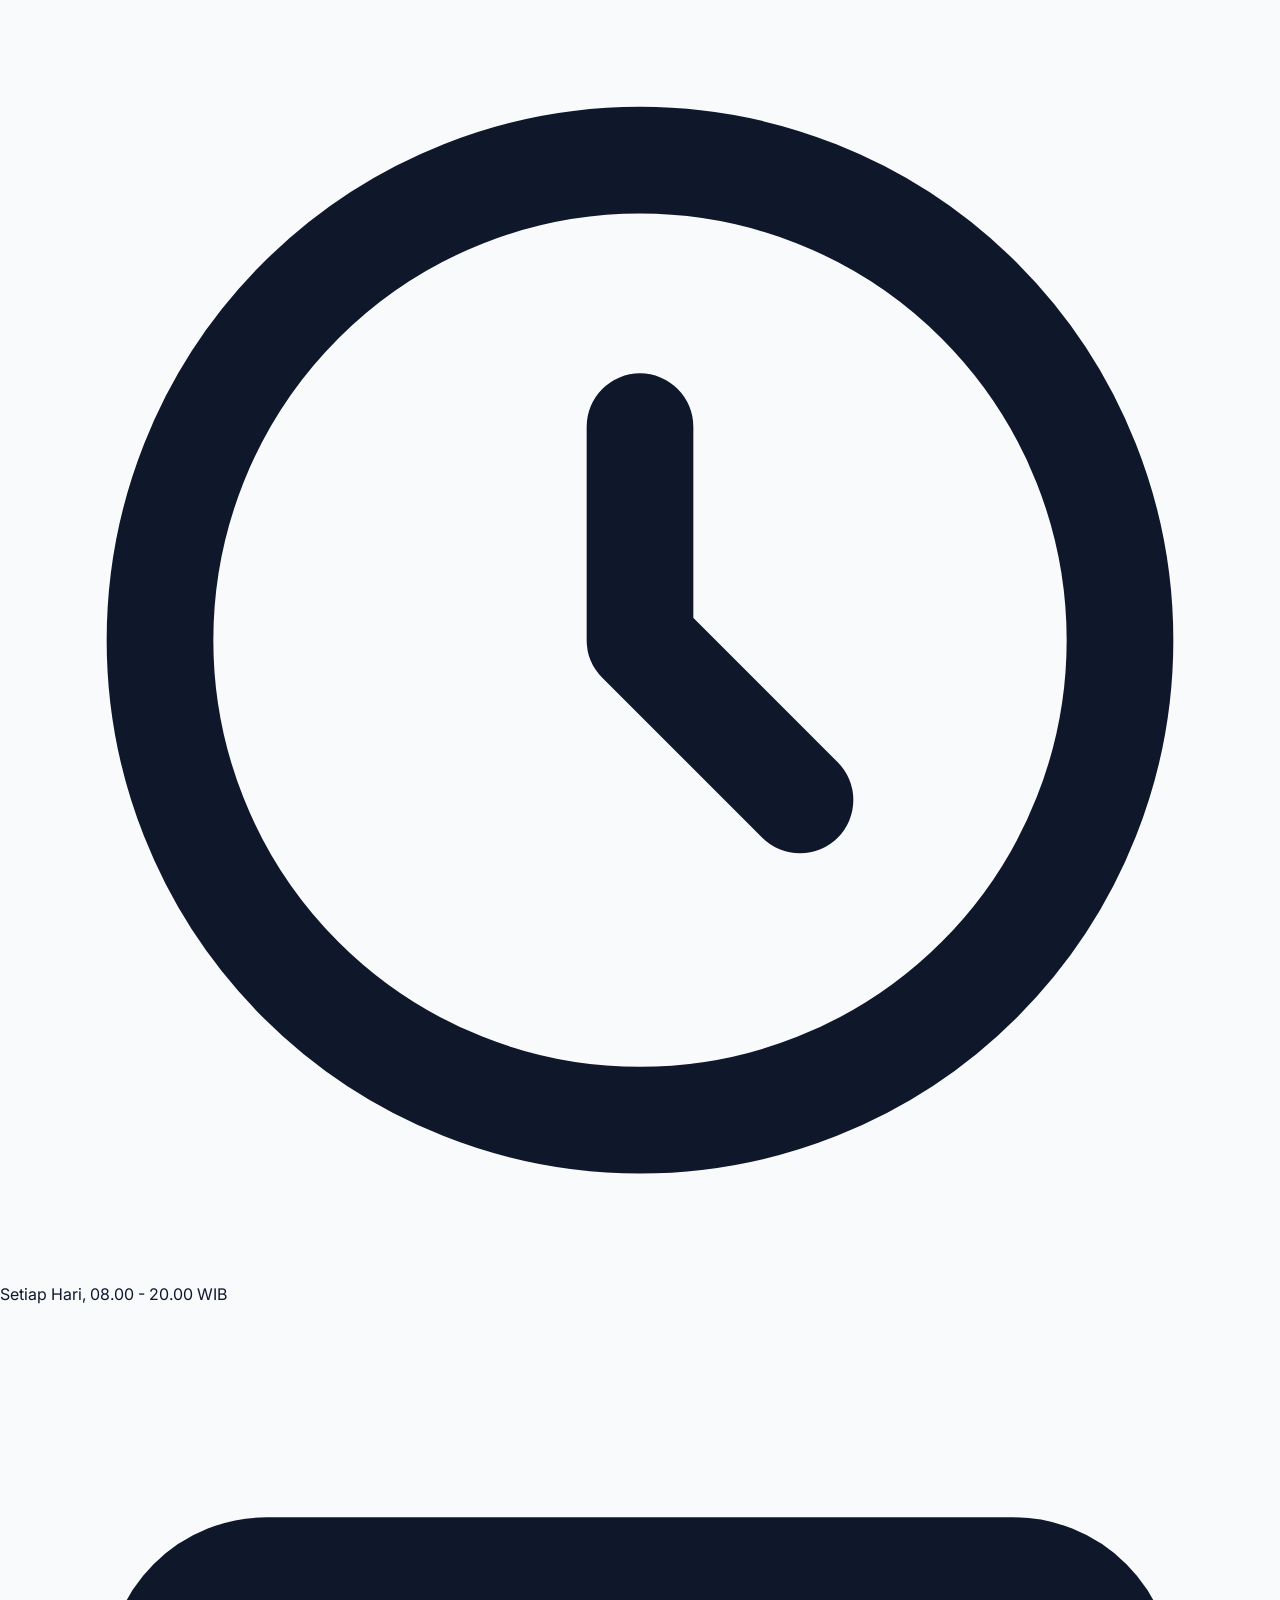
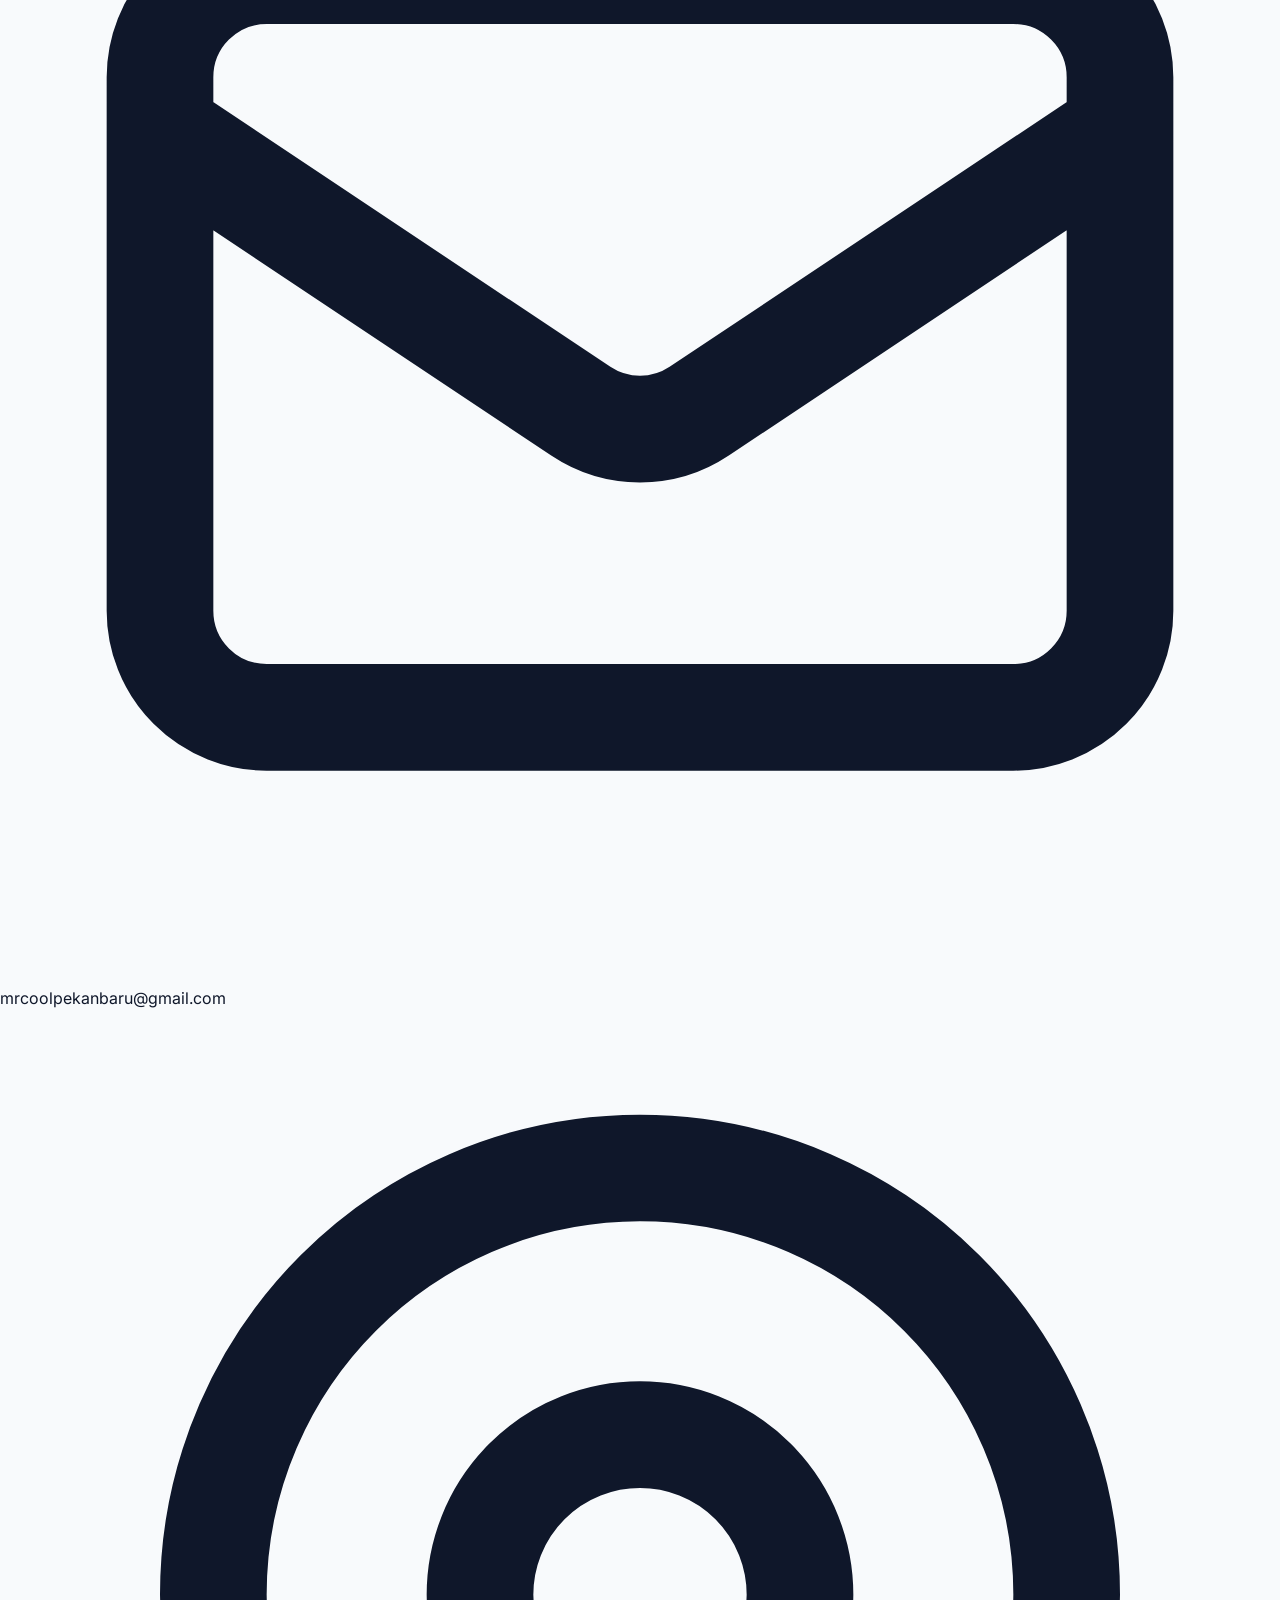
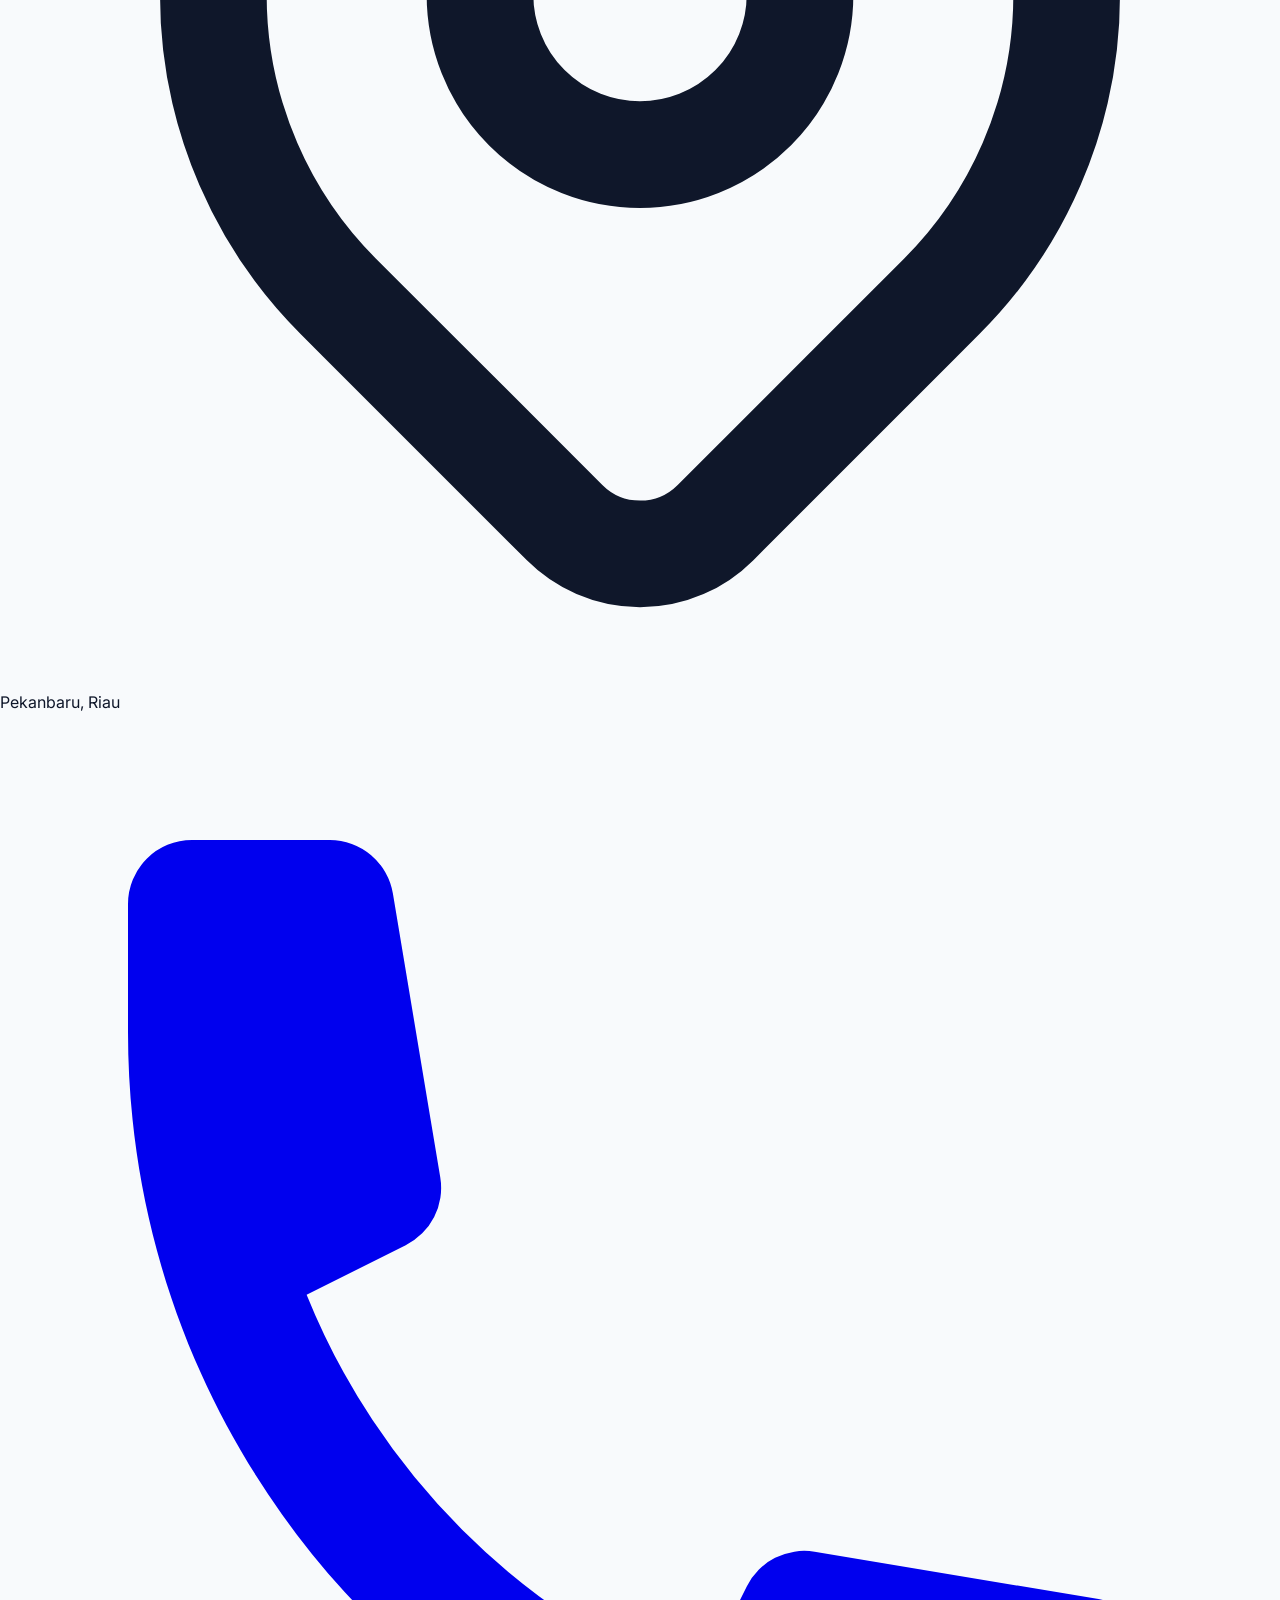
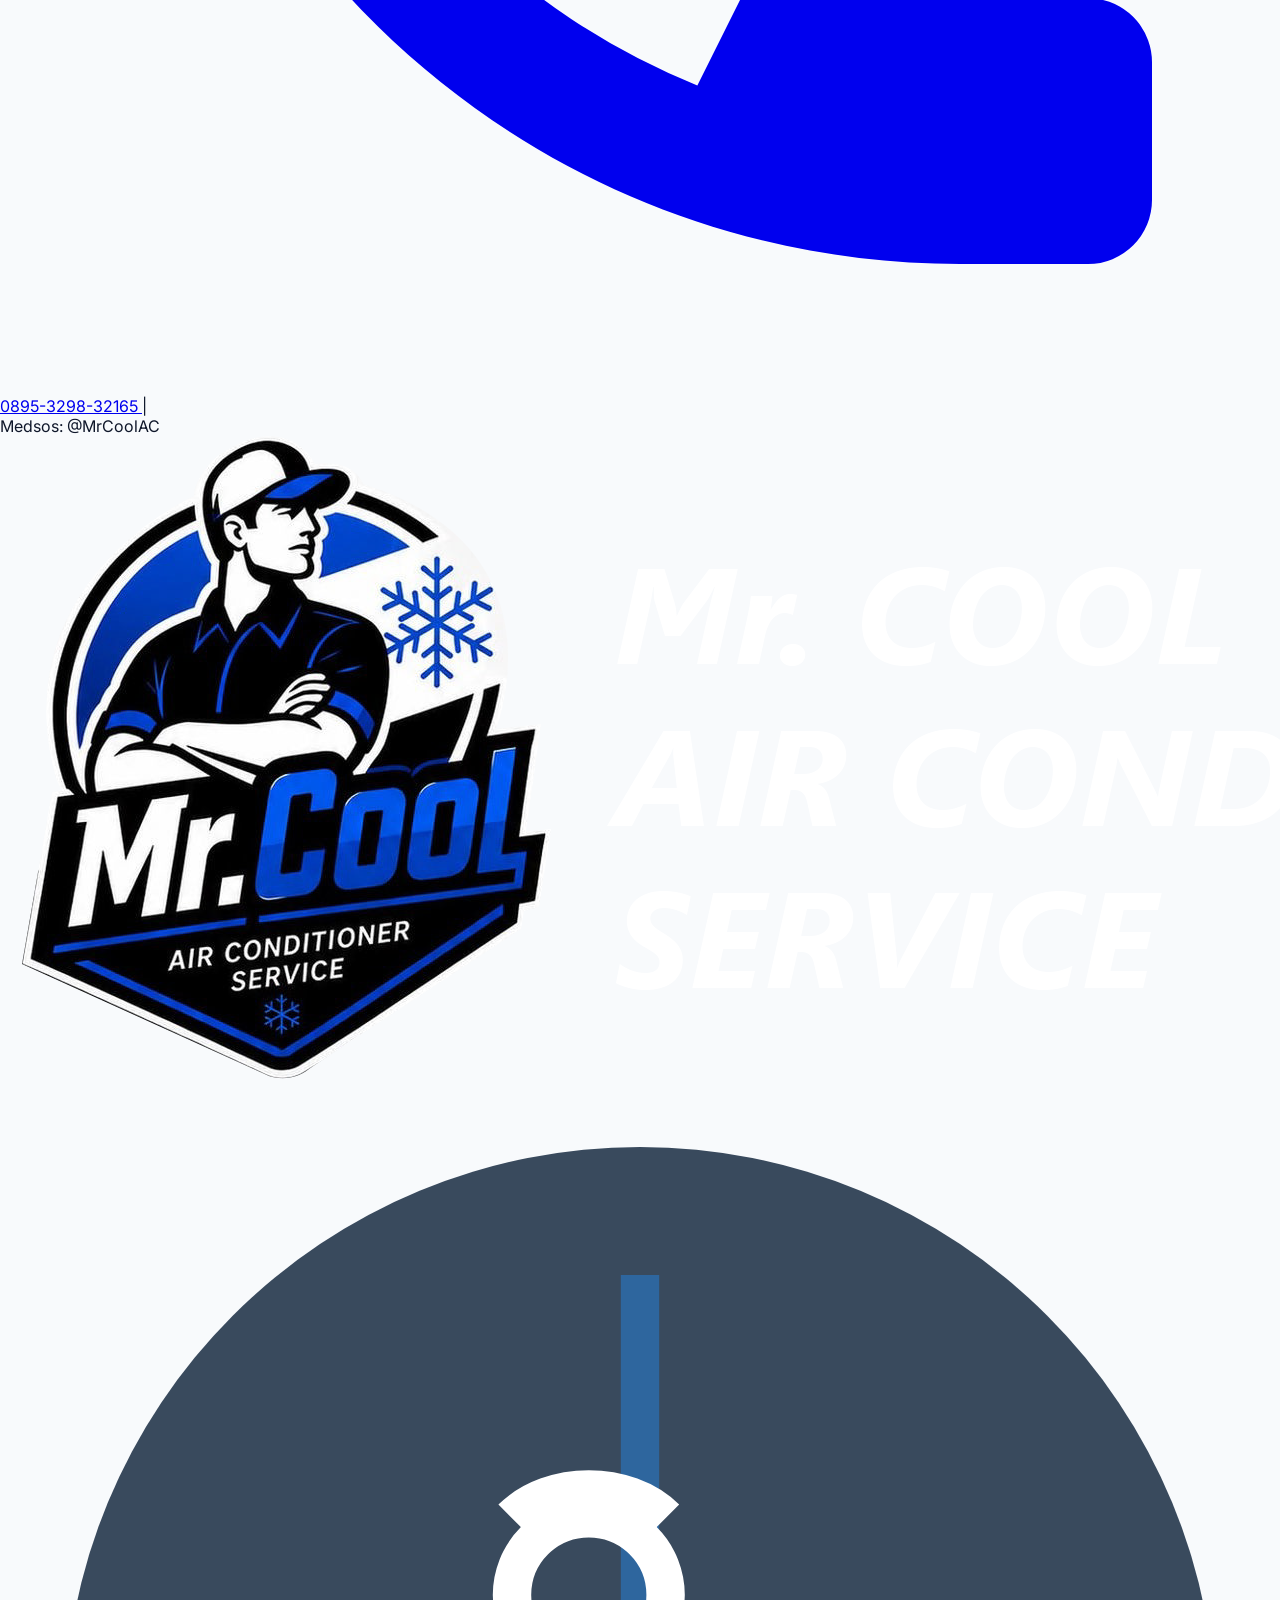
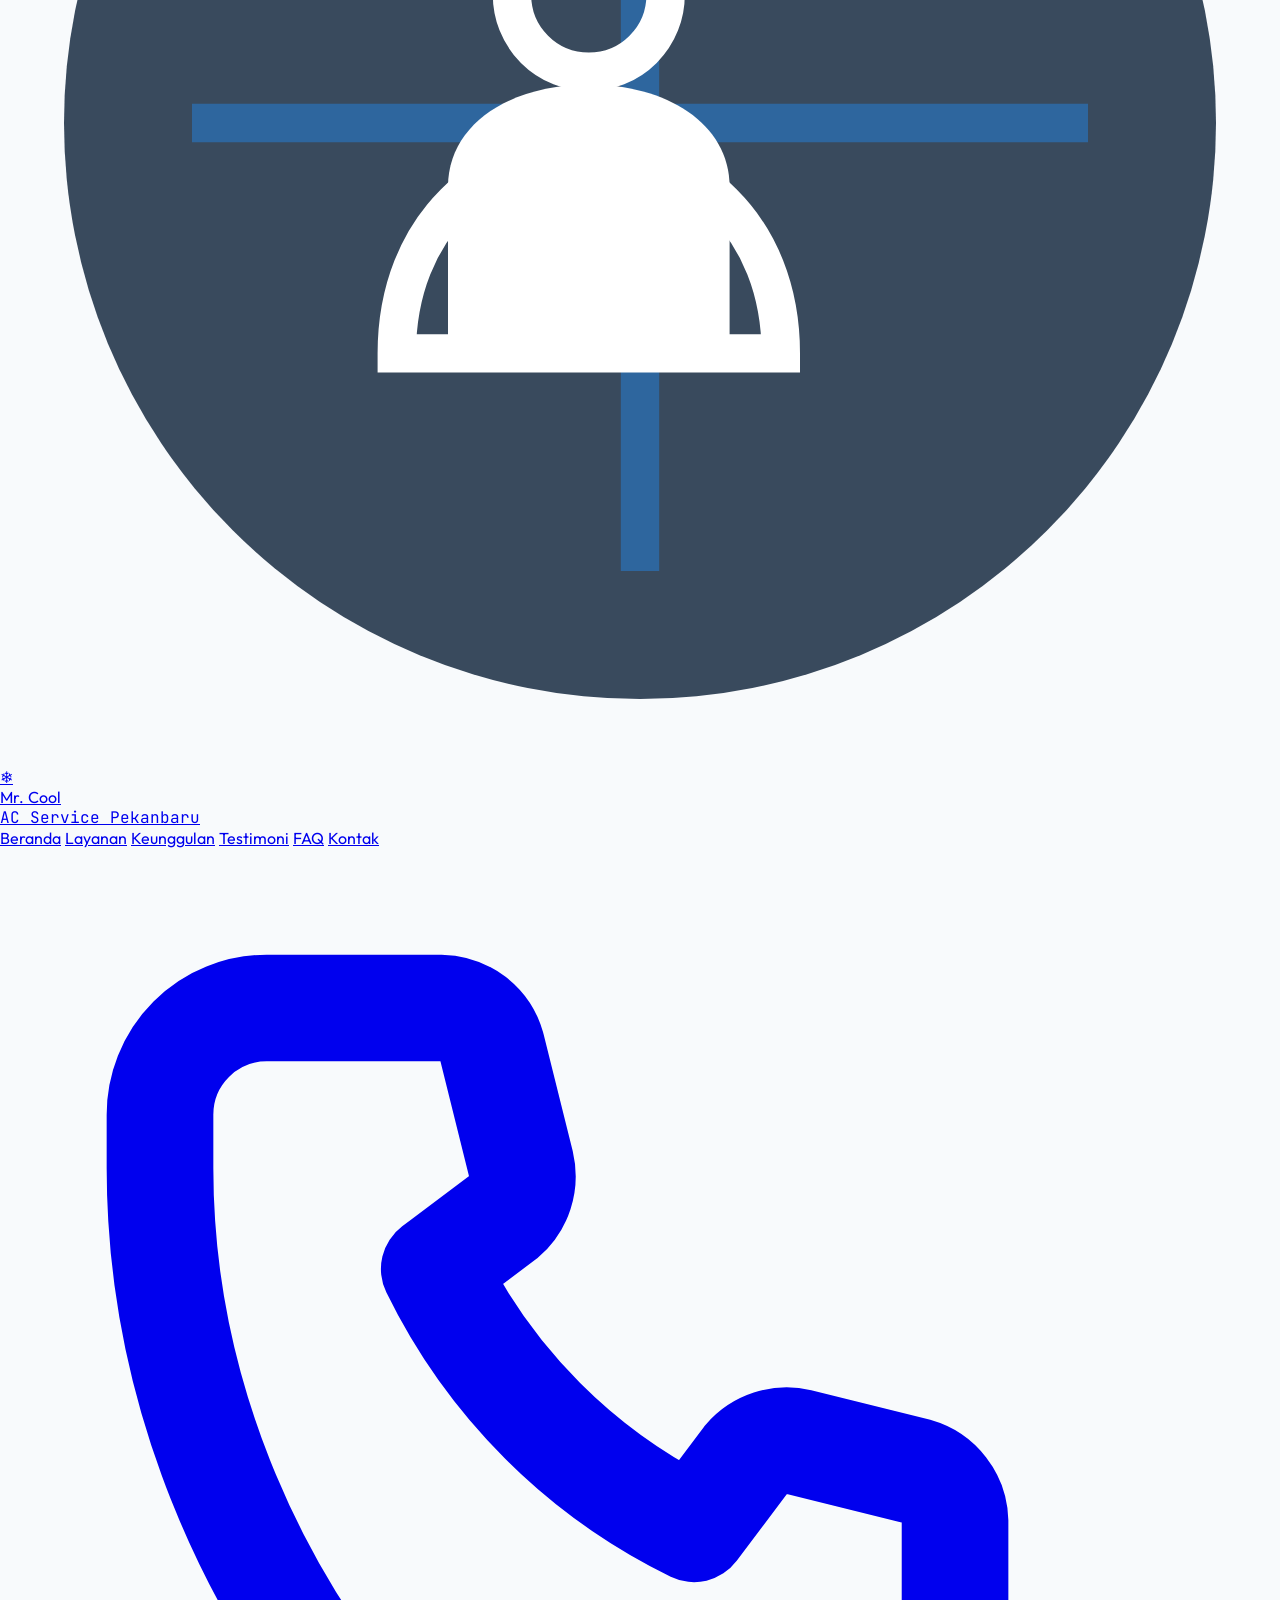
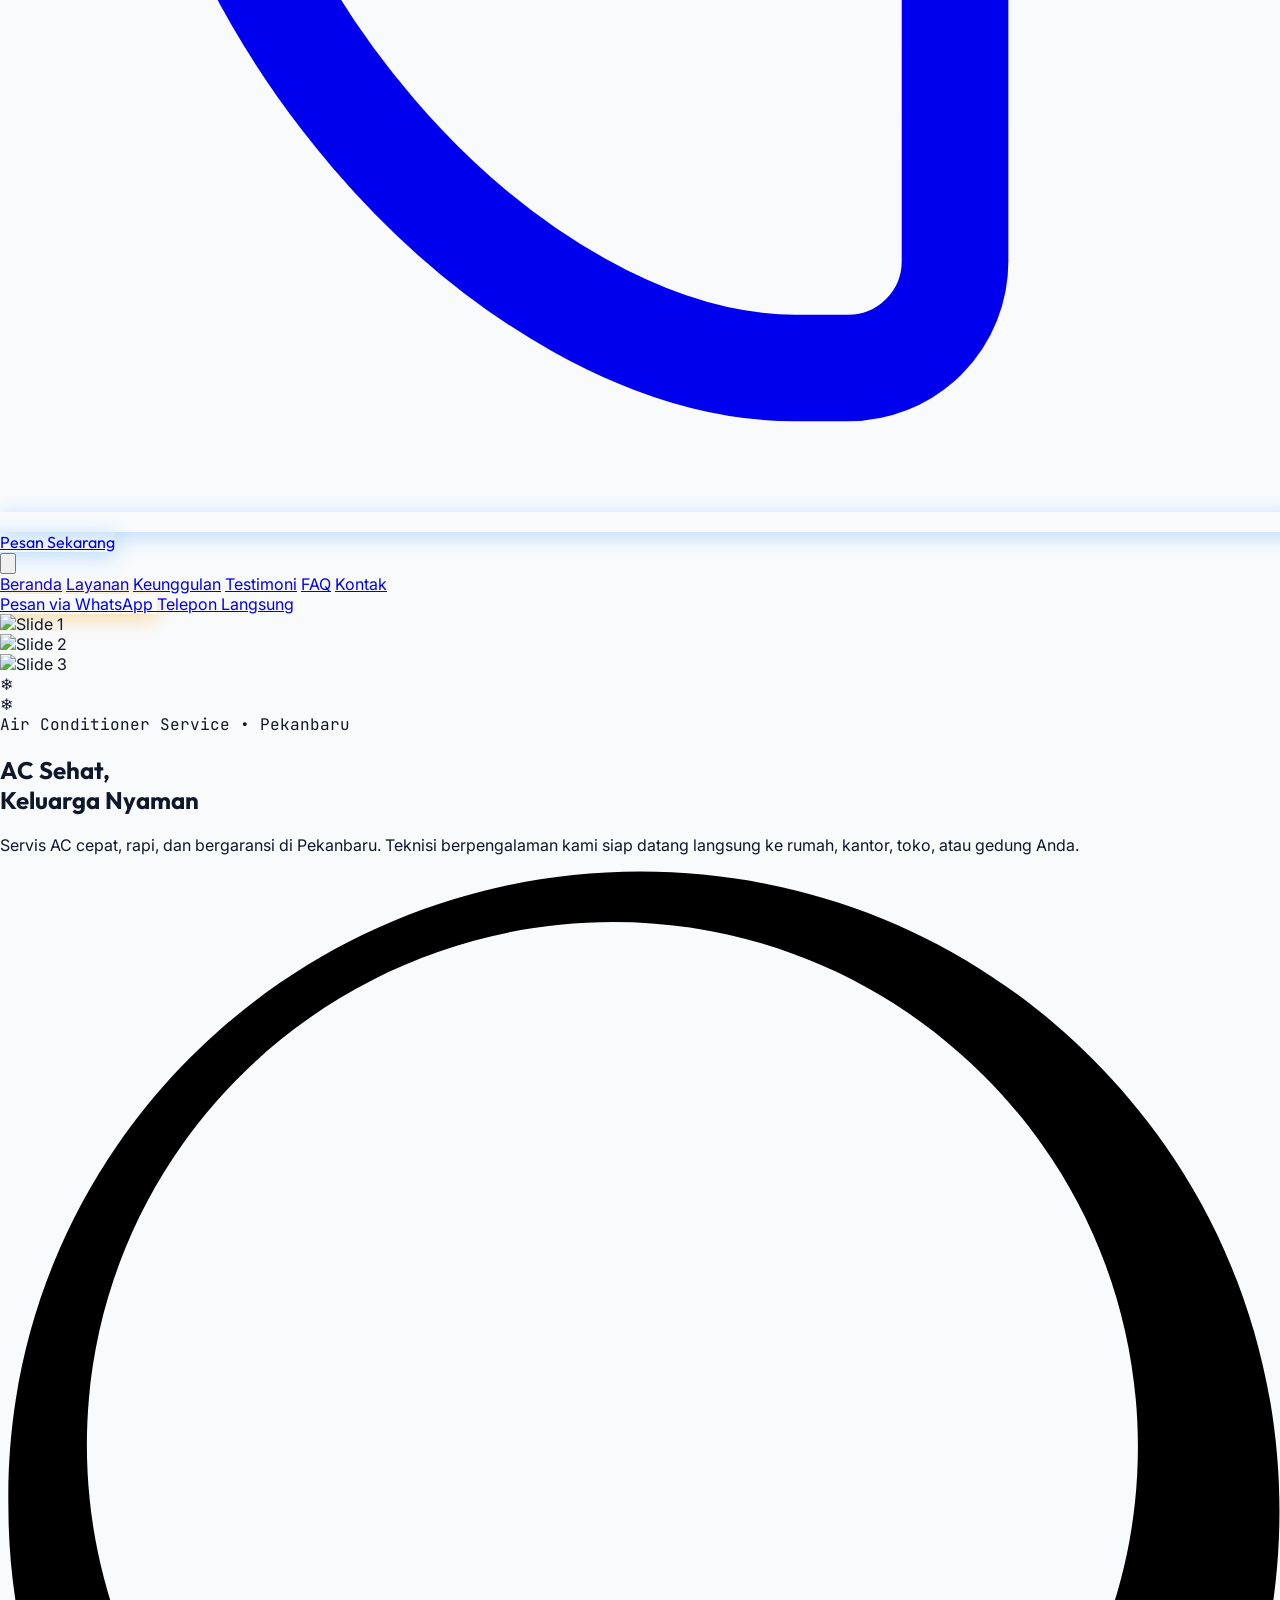
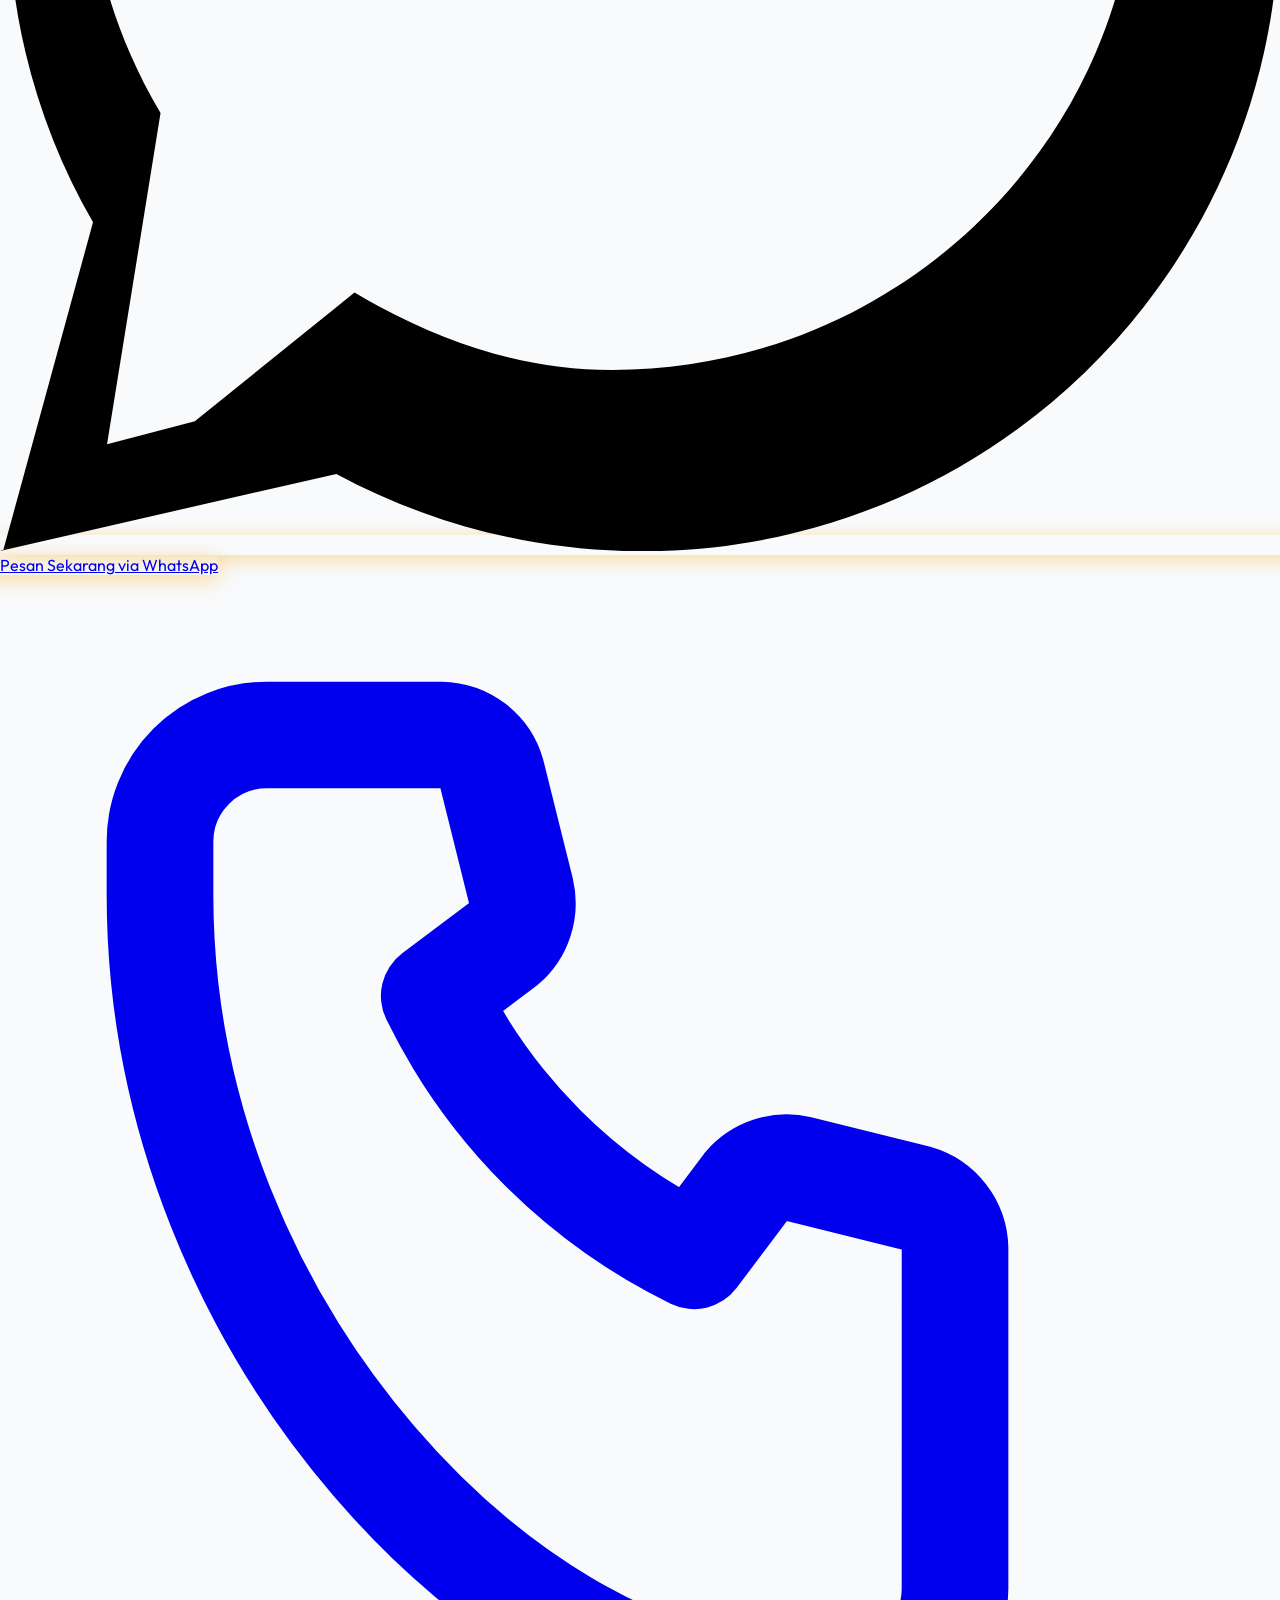
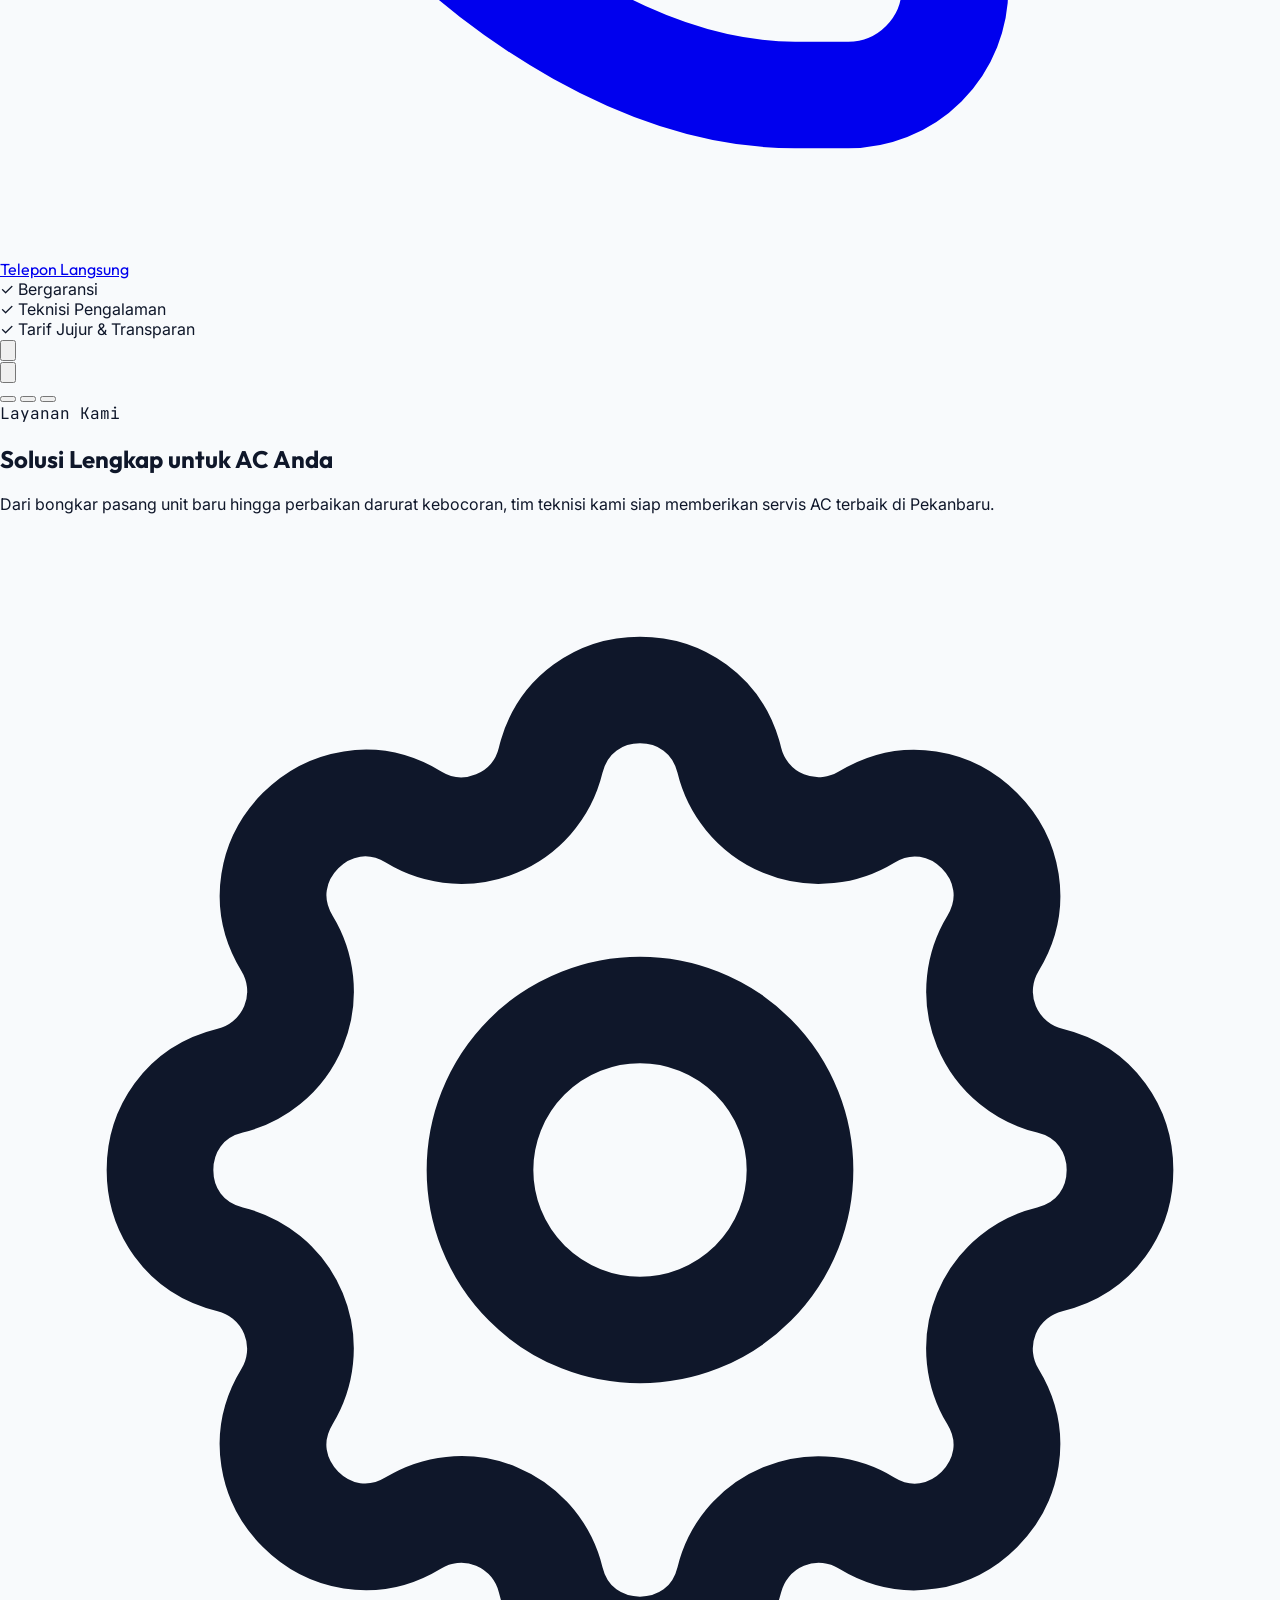
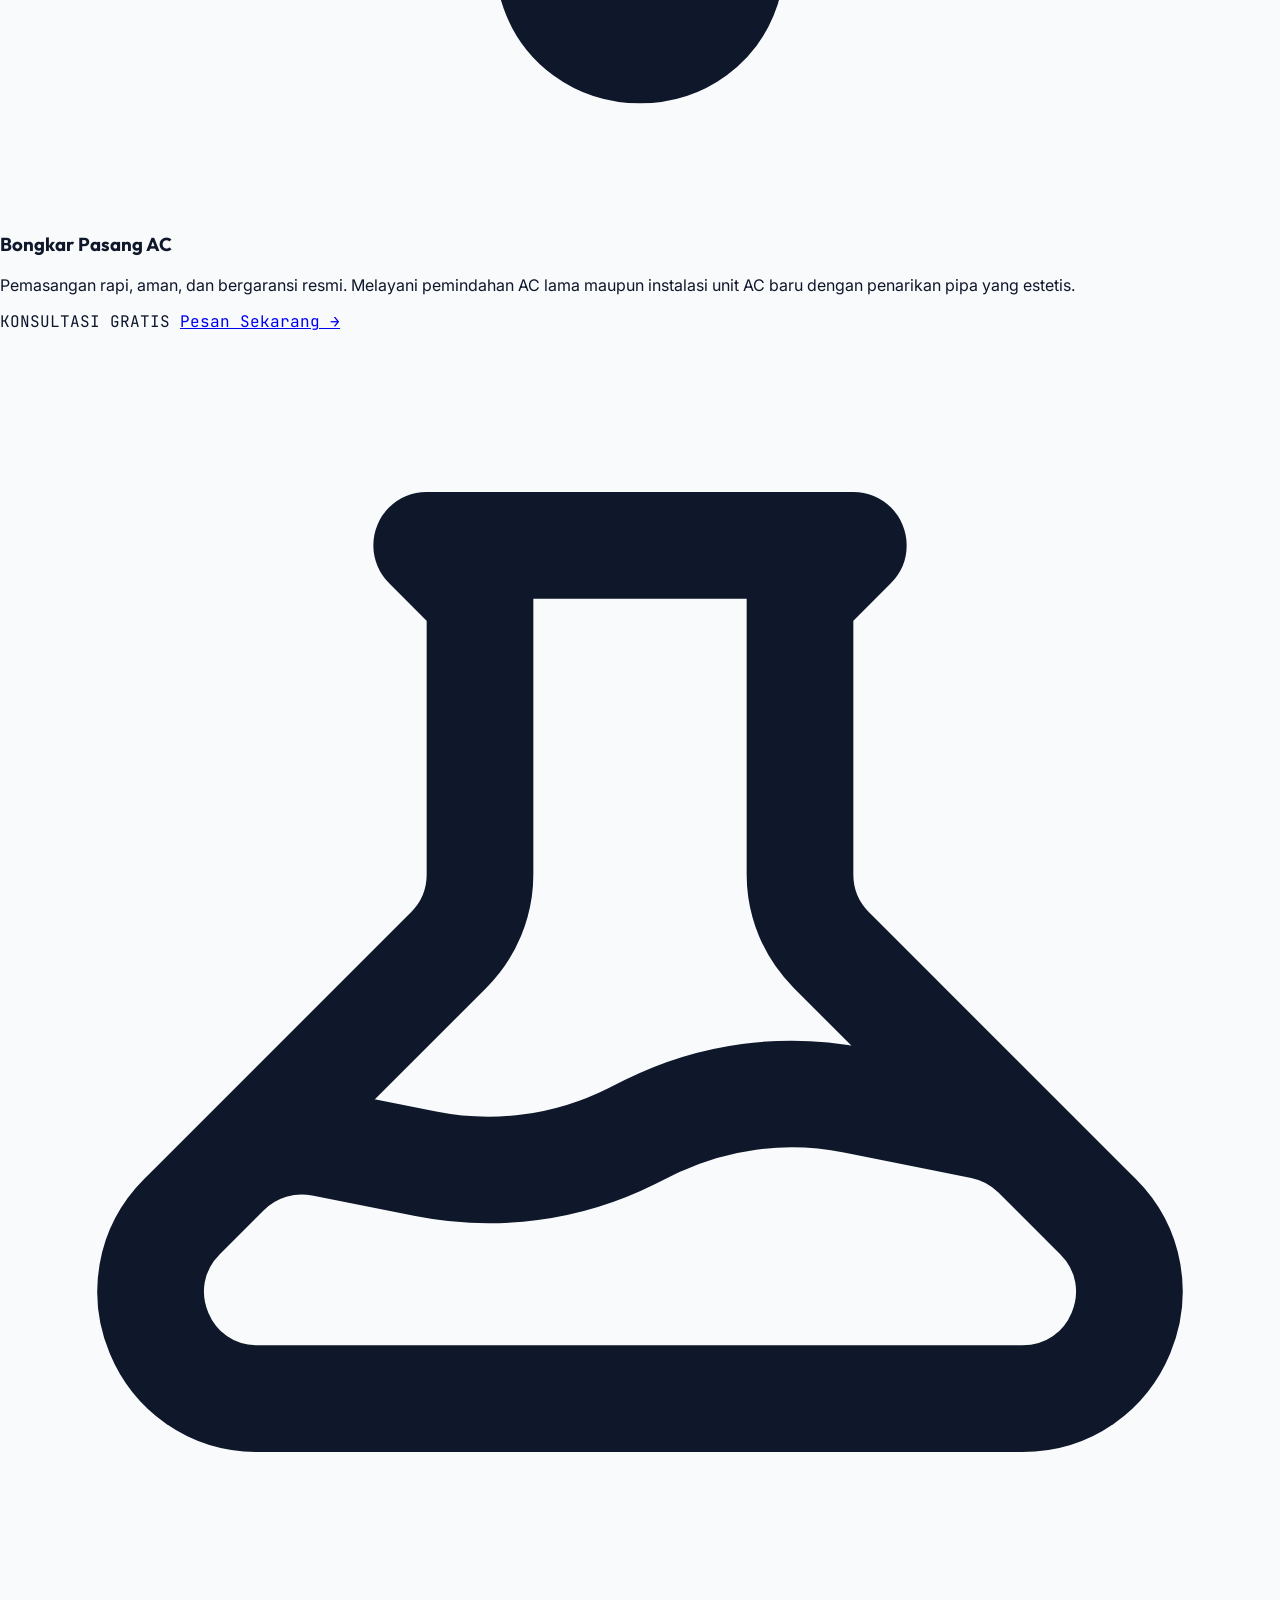
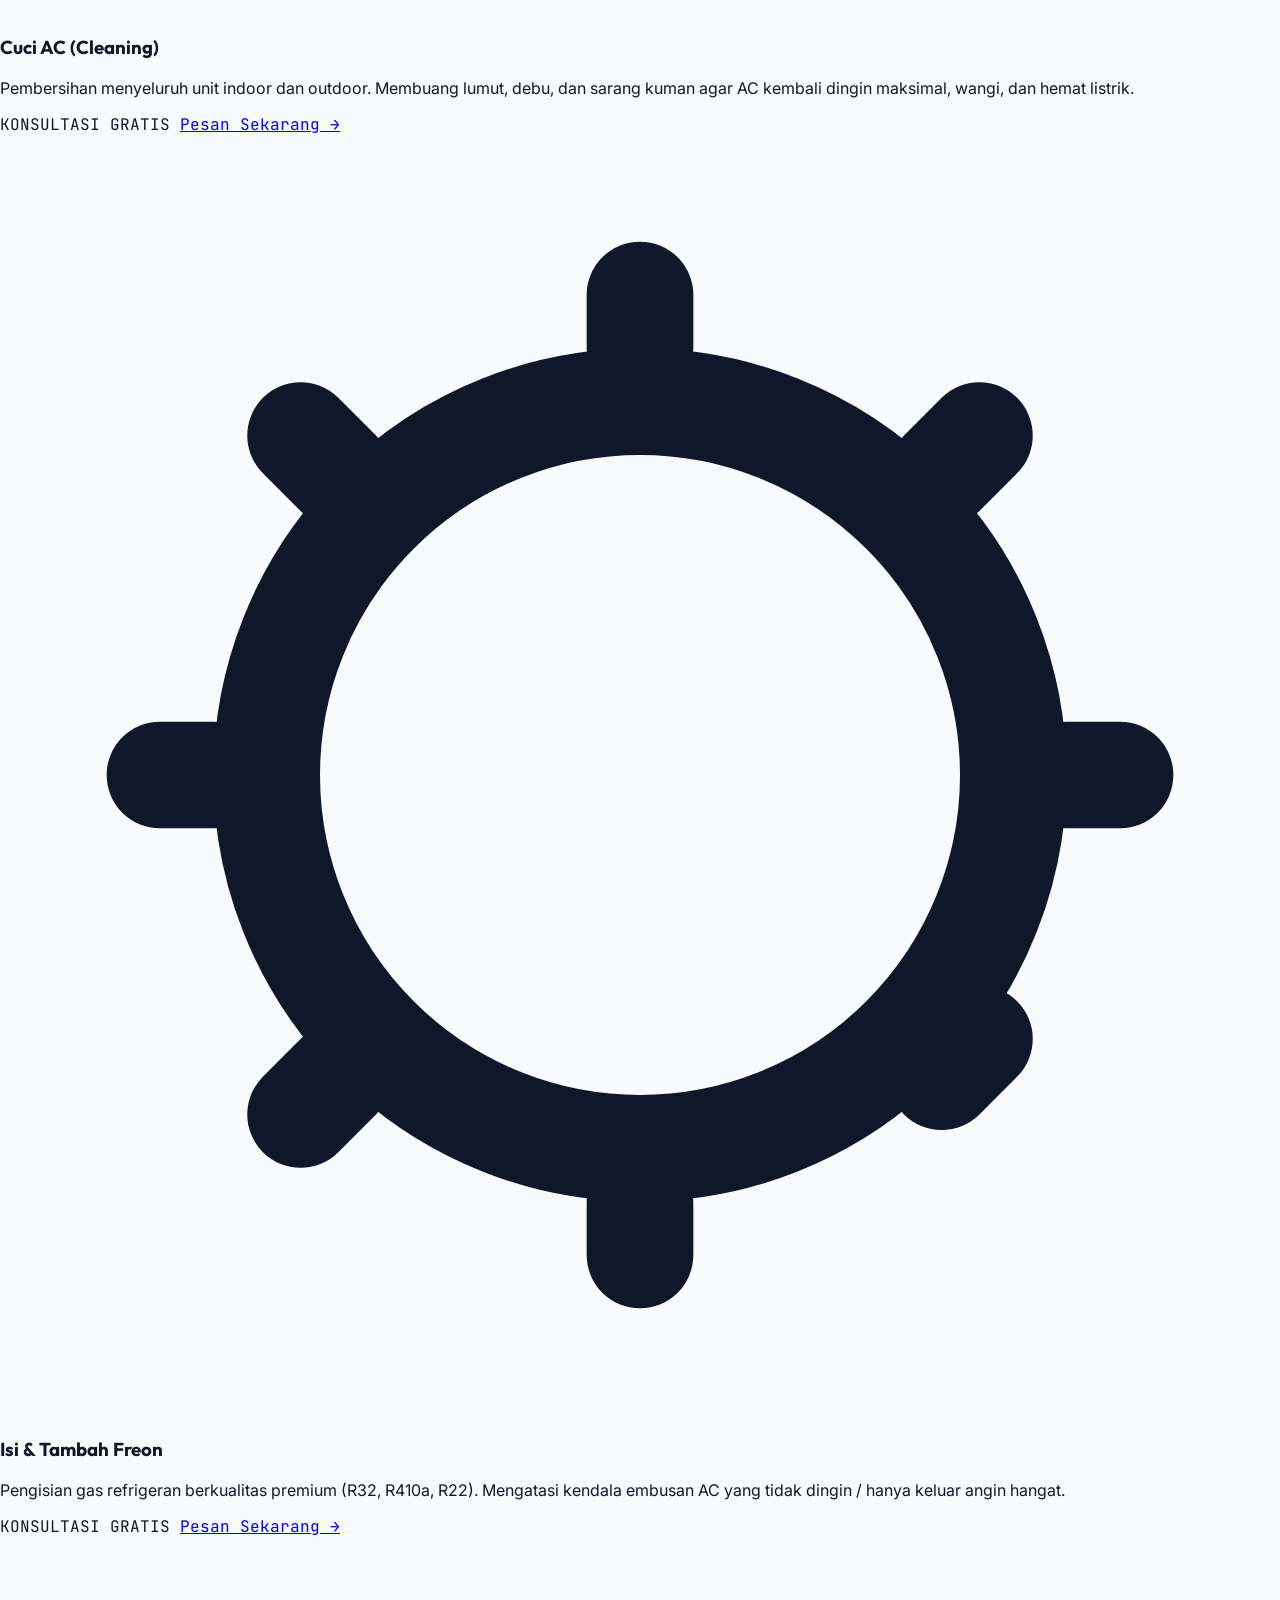
==== commit fcb04072: "Update standalone_index.html" ====
--- a/standalone_index.html
+++ b/standalone_index.html
@@ -101,7 +101,8 @@
         <!-- Brand Logo (Image or SVG mascot matching the flyers) -->
         <a href="#beranda" class="flex items-center gap-3">
           <!-- Logo image element. Hidden by default unless uploaded. Falls back to original SVG logo -->
-          <img id="logo-img" src="/mr_cool.png" alt="Mr. Cool Logo" class="h-10 w-auto object-contain max-h-full hidden"
+          <img id="logo-img" src="/mr_cool.png?v=2" alt="Mr. Cool Logo"
+            class="h-10 w-auto object-contain max-h-full hidden"
             onerror="this.classList.add('hidden'); document.getElementById('logo-svg-container').classList.remove('hidden');"
             onload="this.classList.remove('hidden'); document.getElementById('logo-svg-container').classList.add('hidden');">
 
